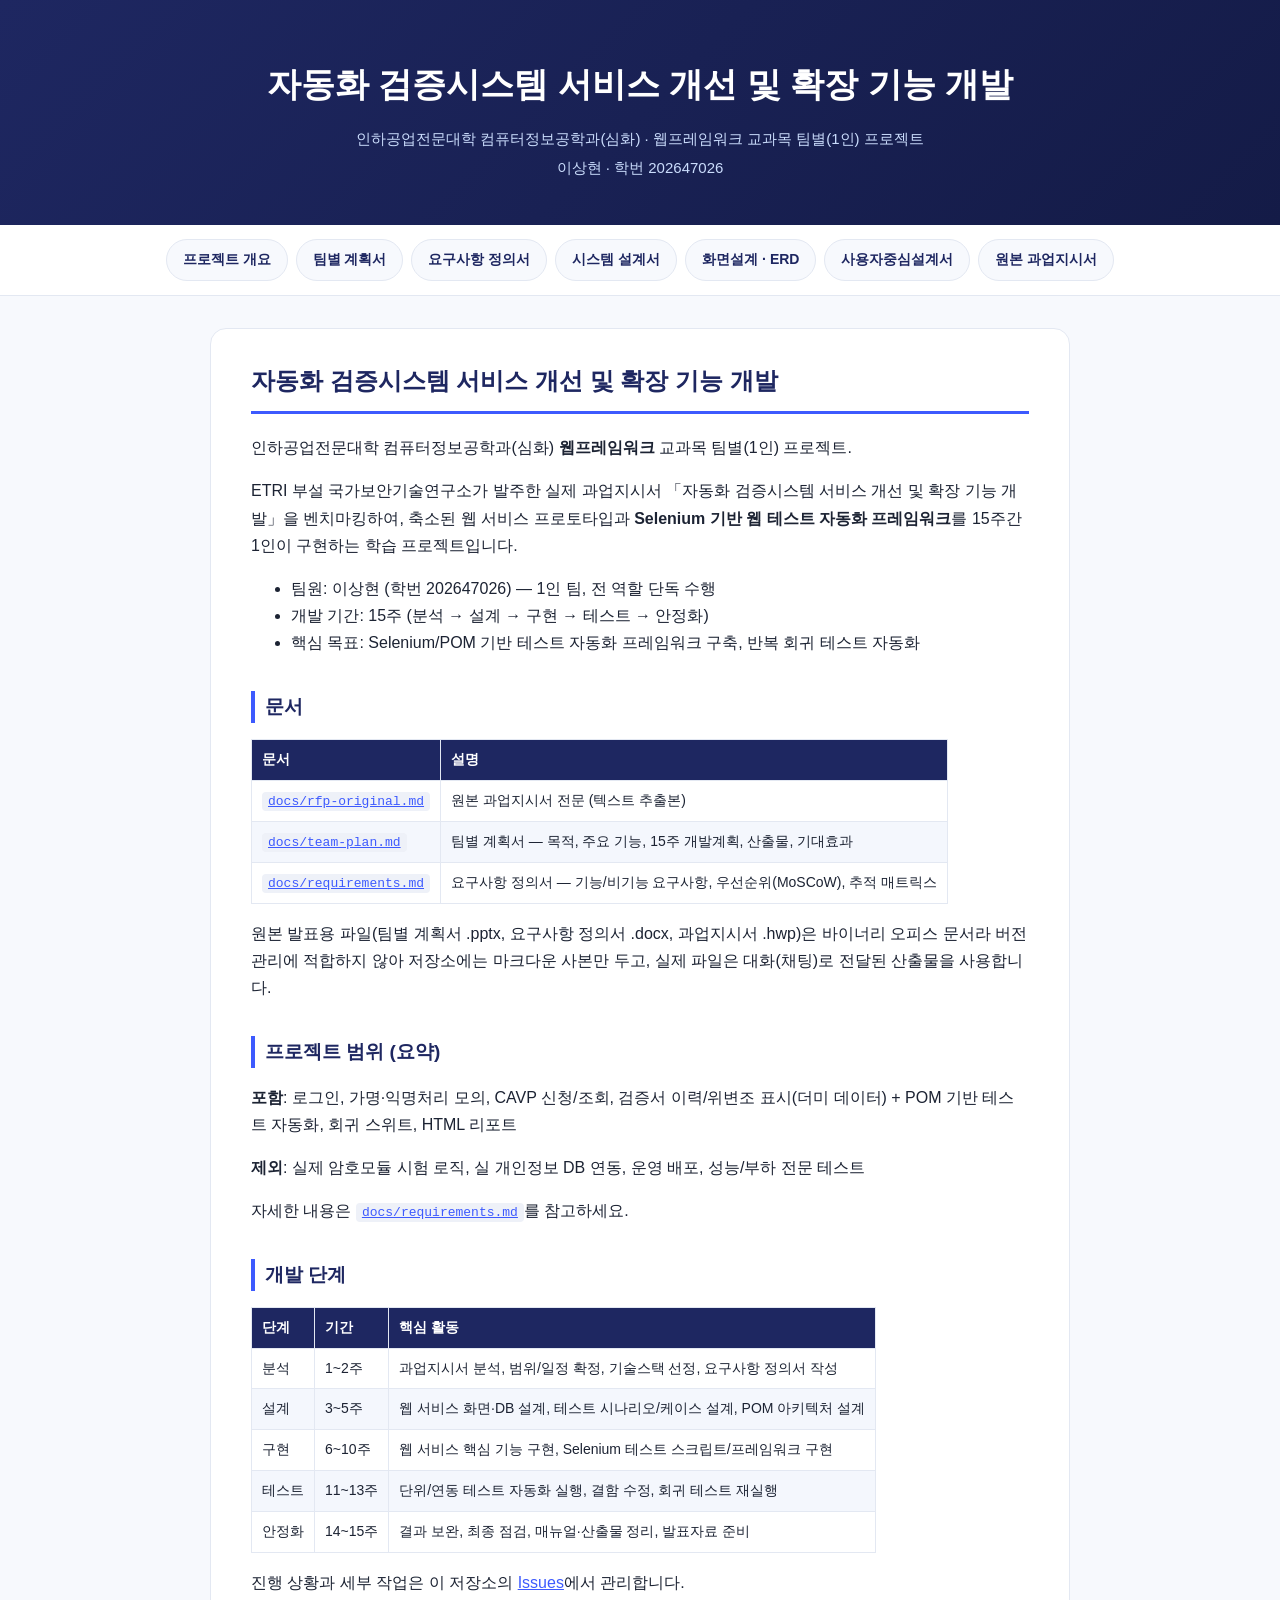
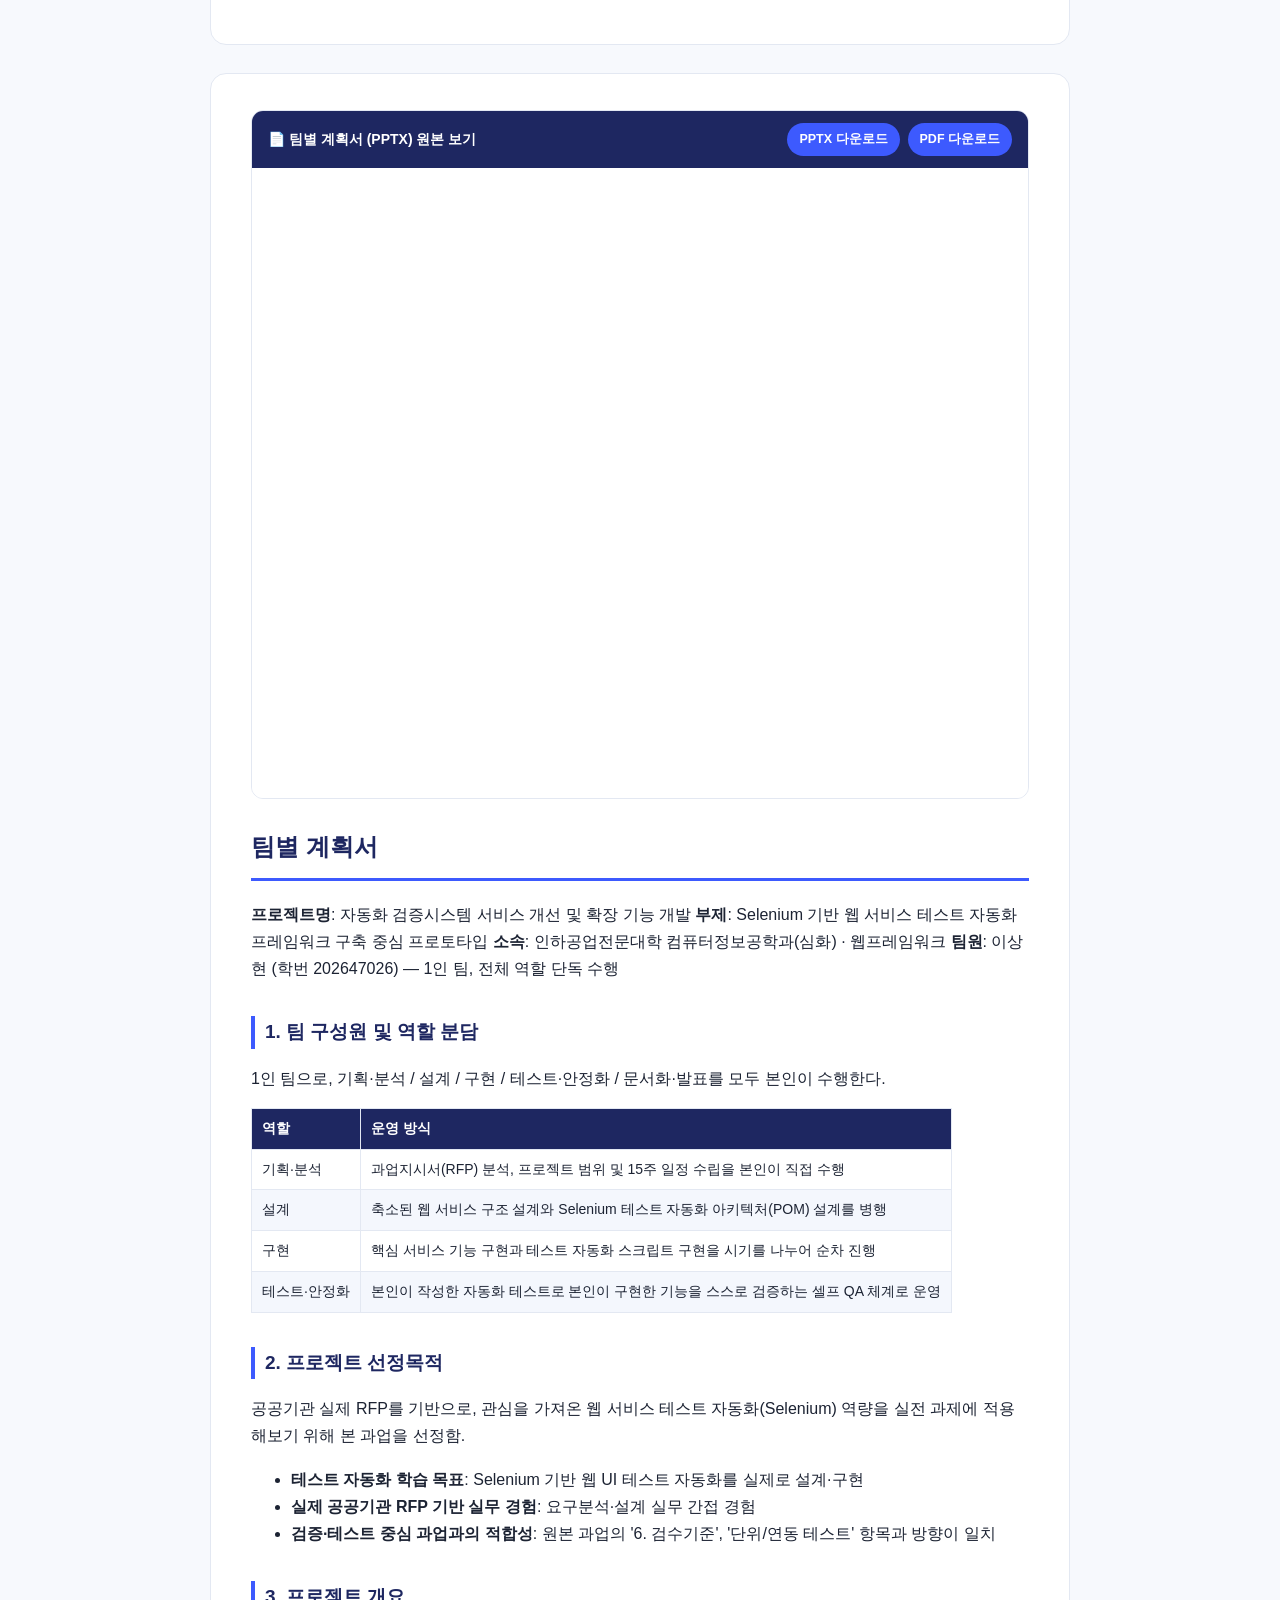
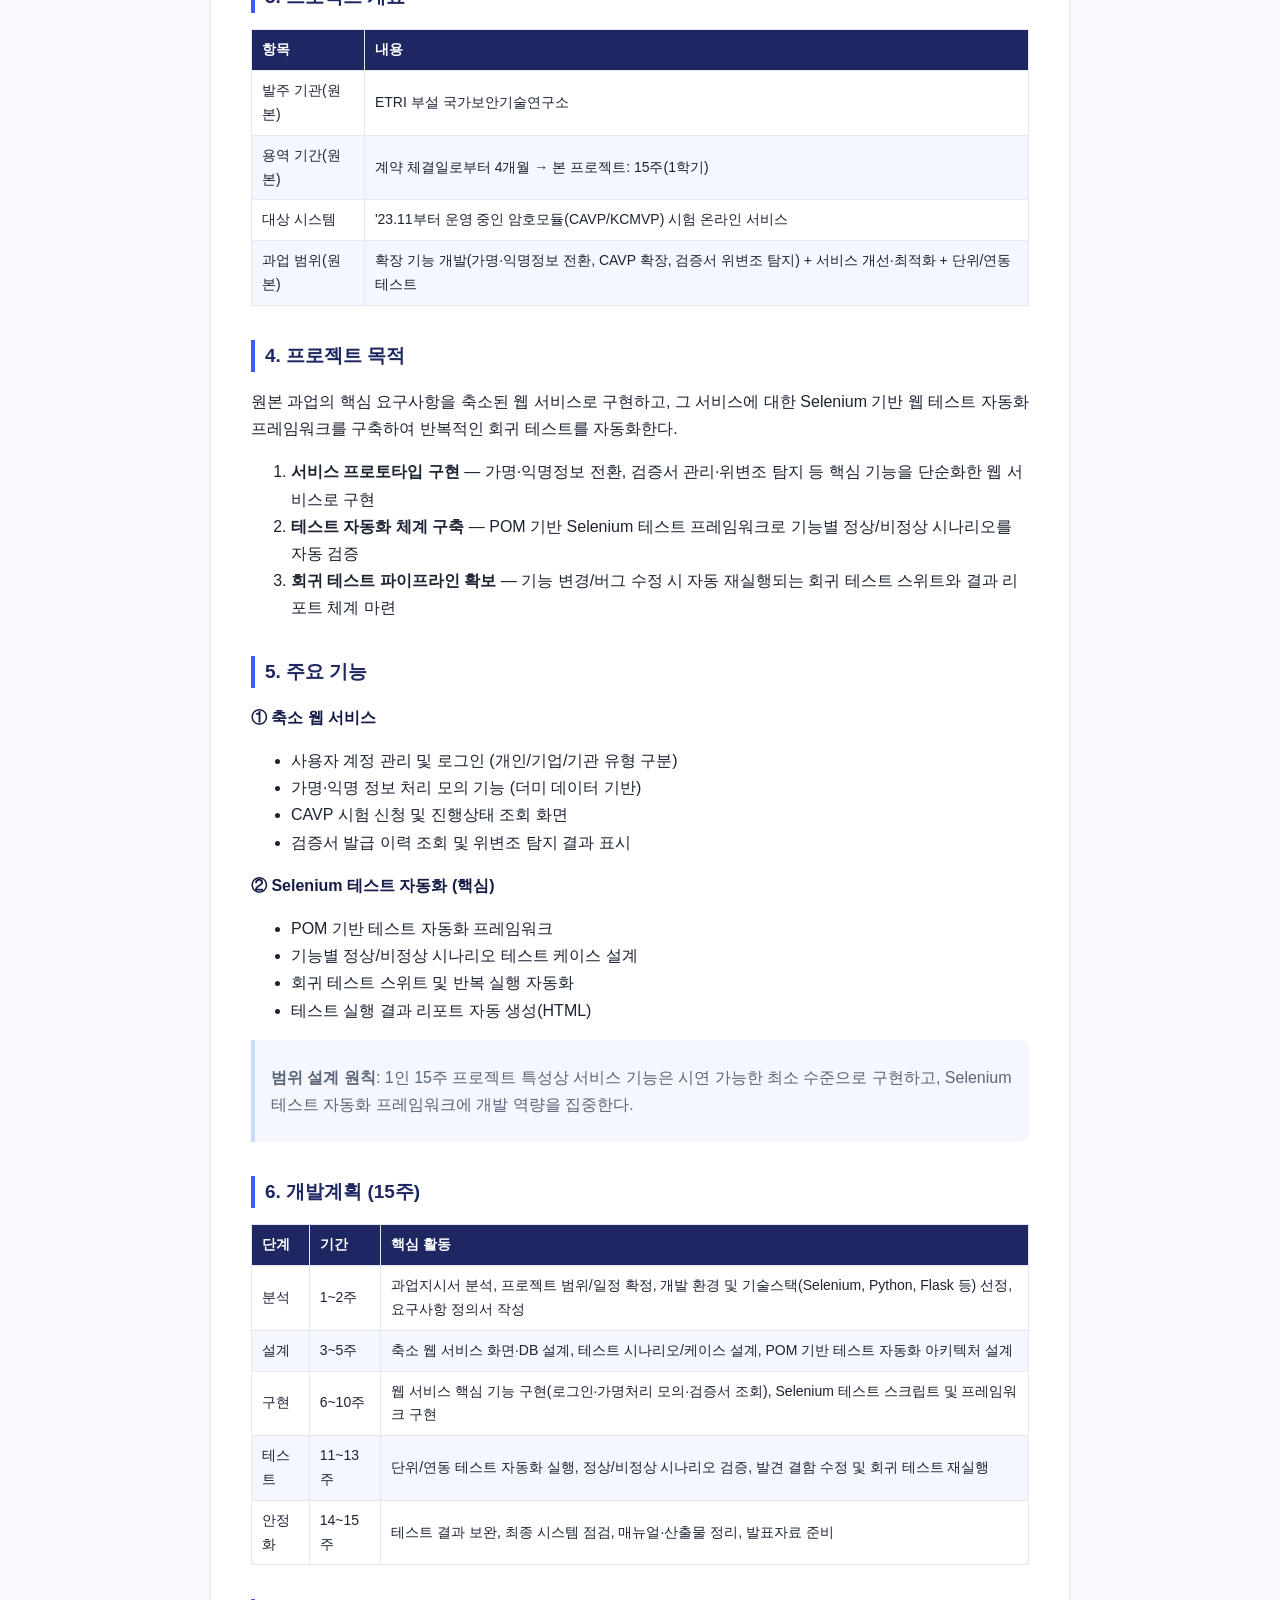
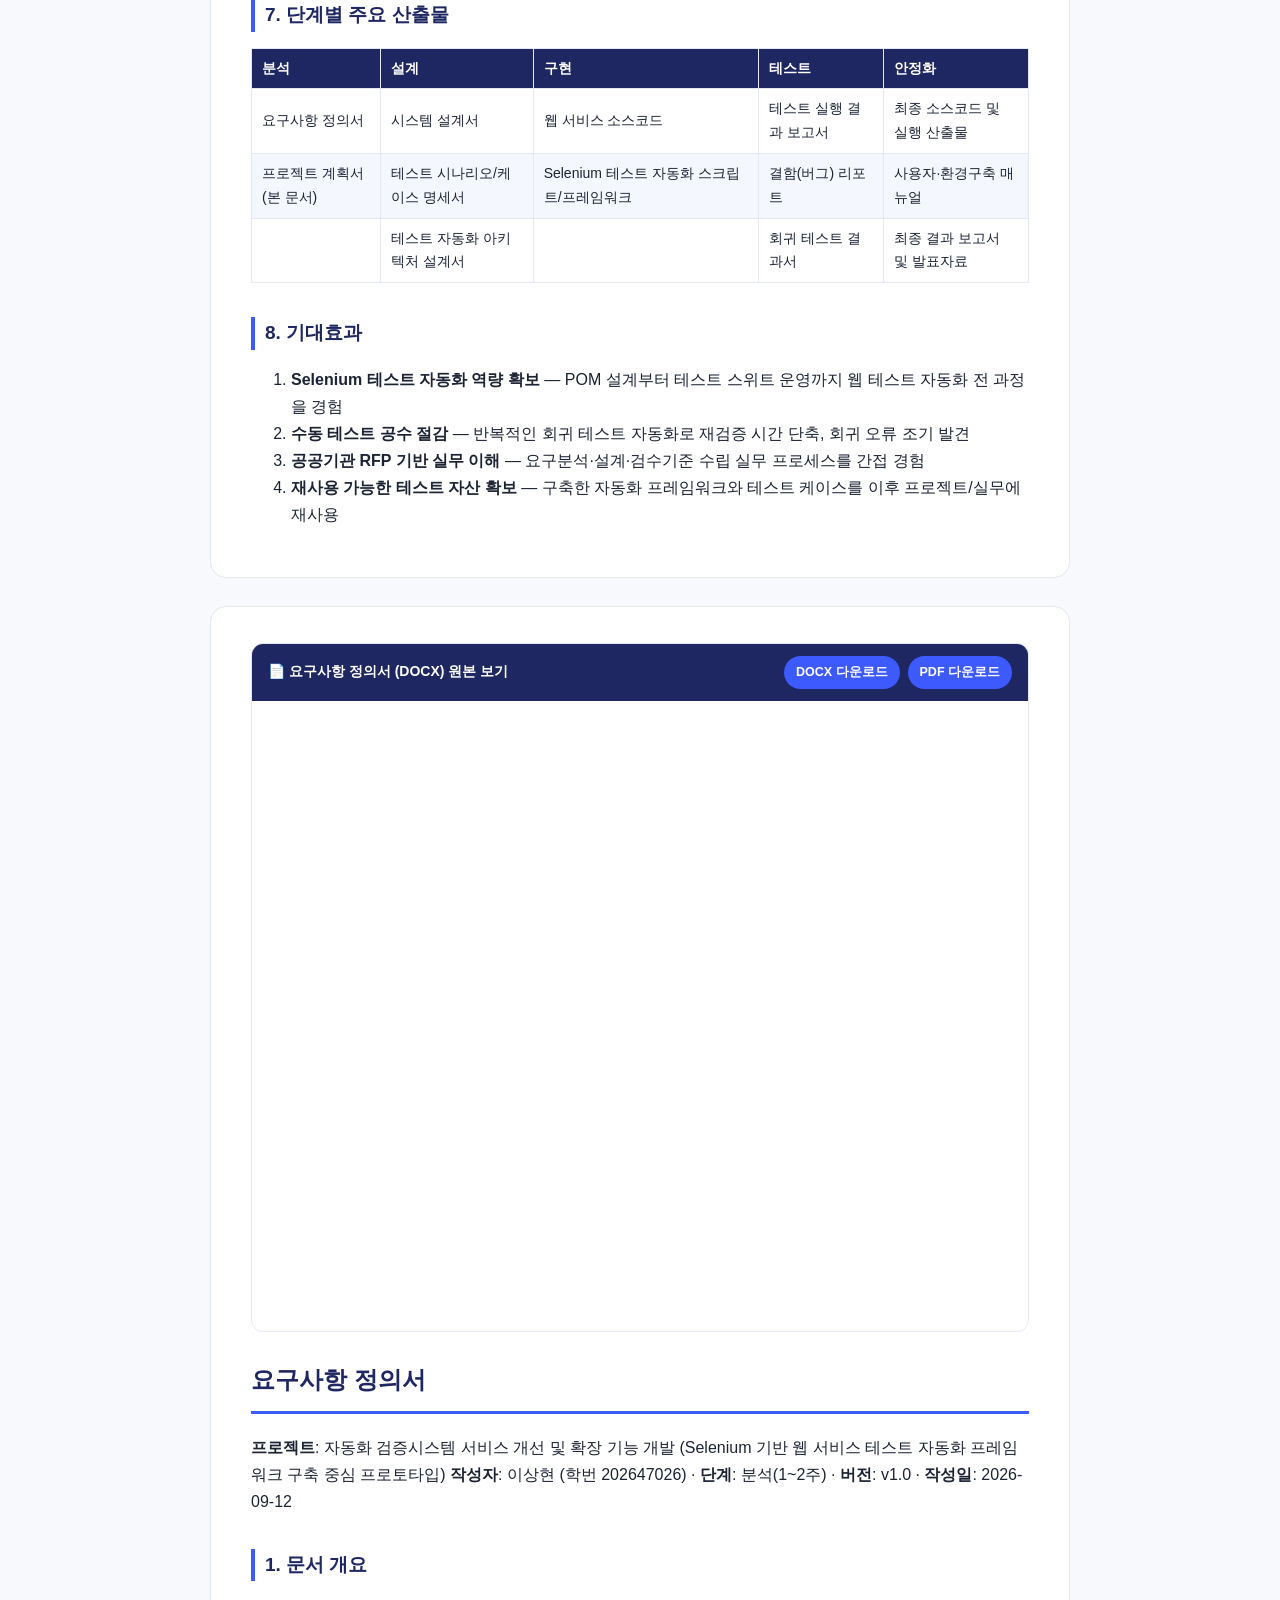
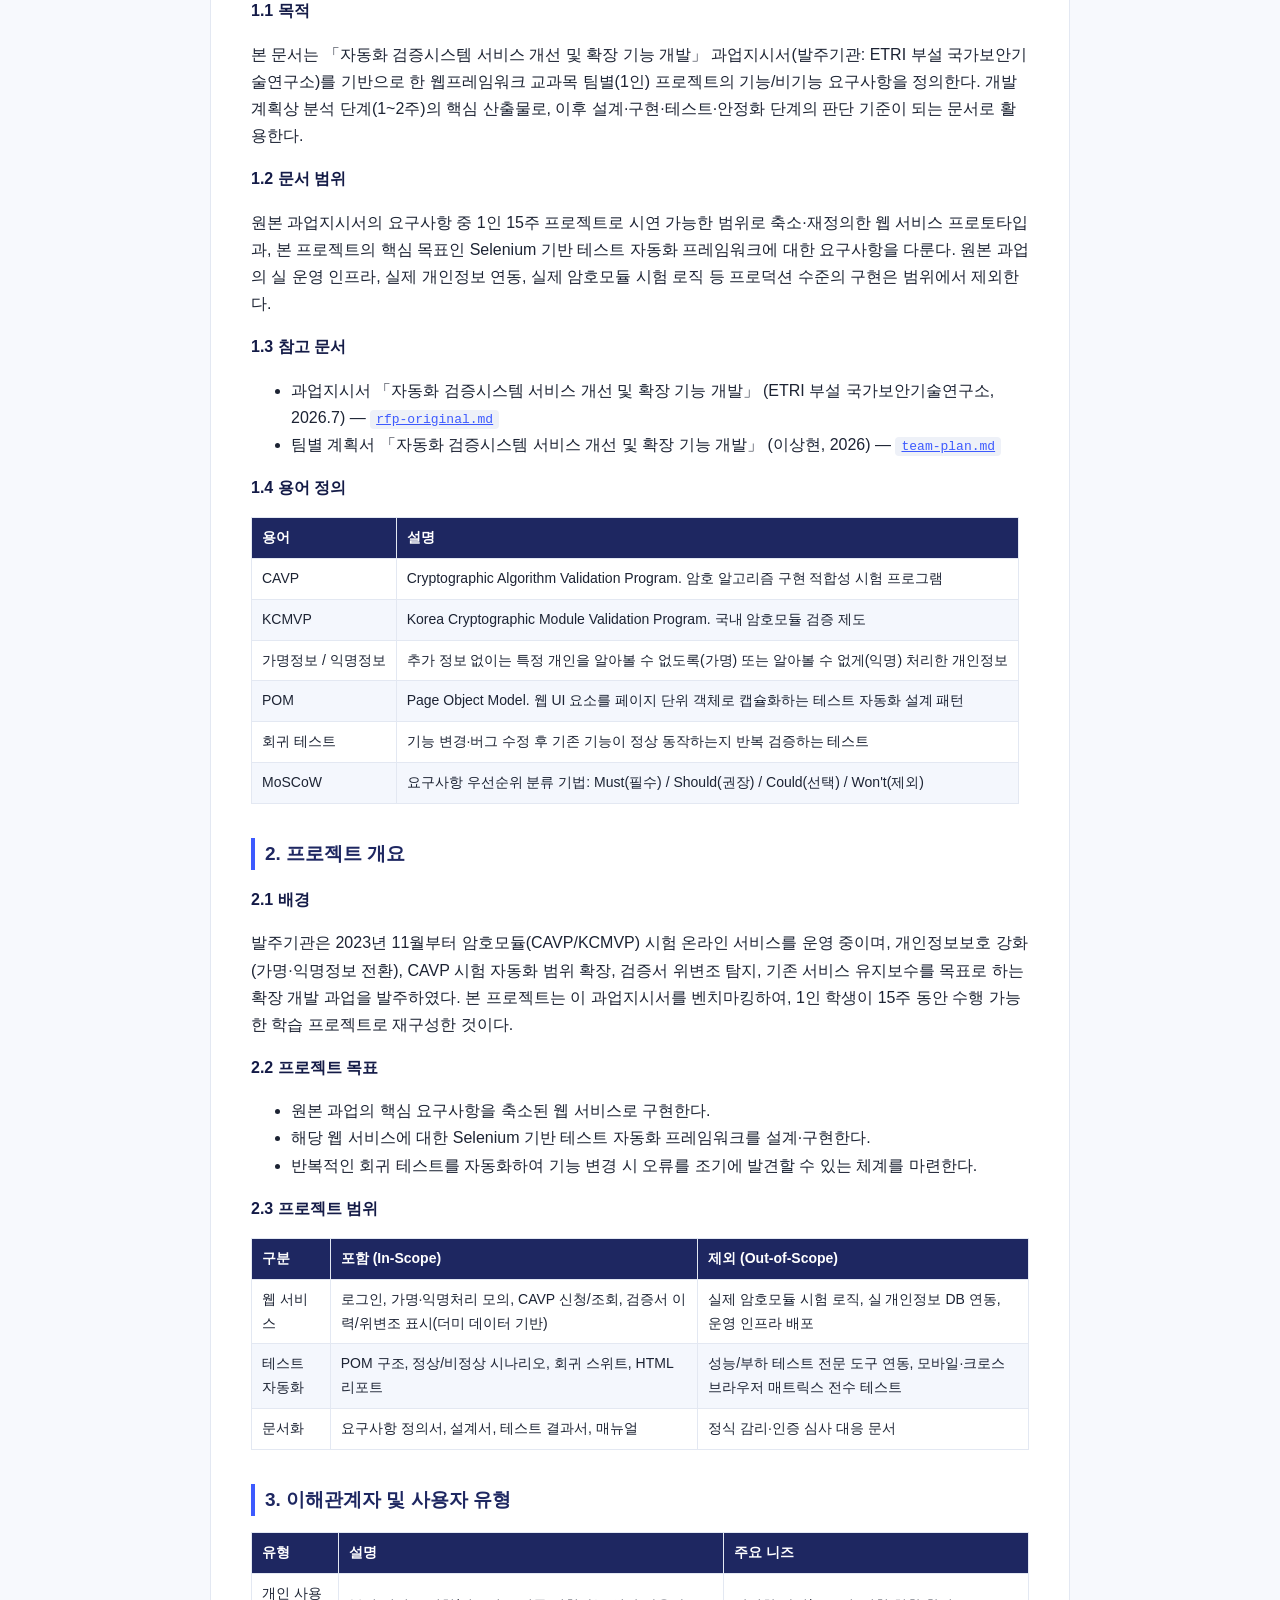
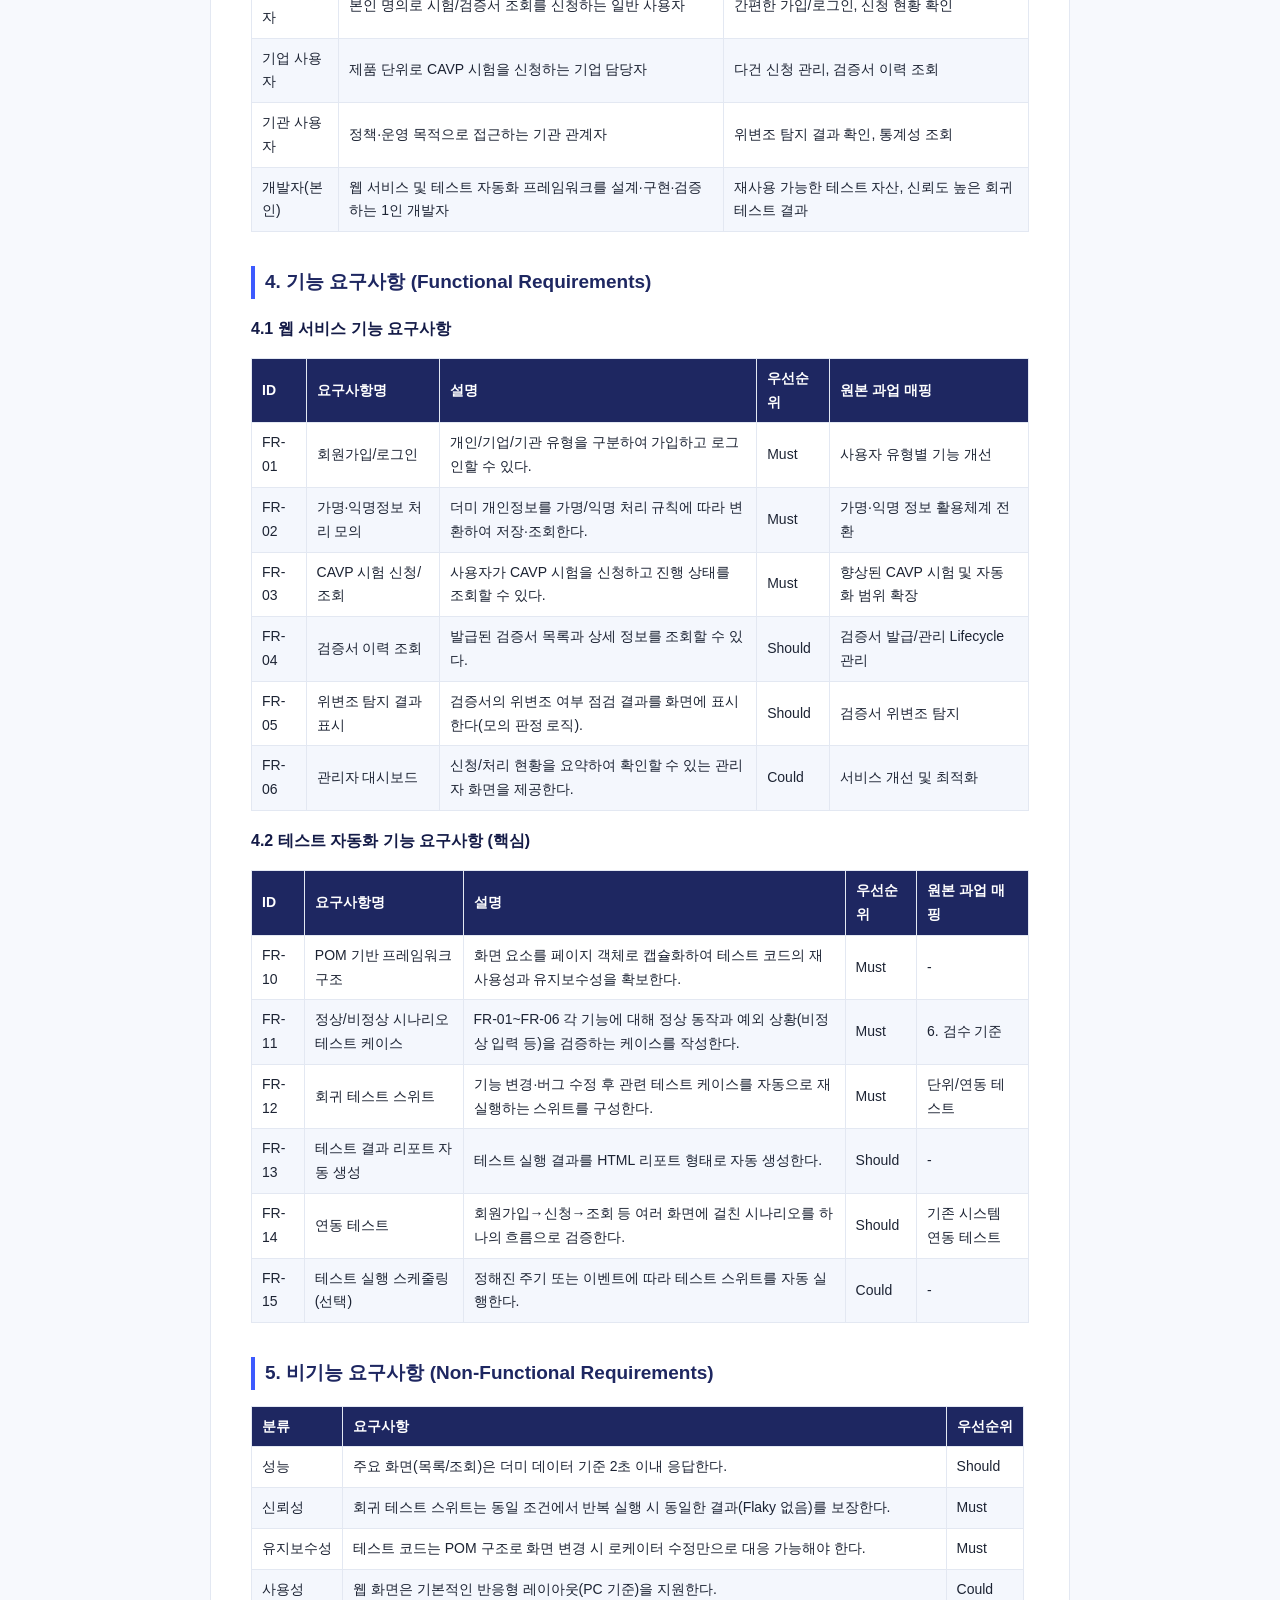
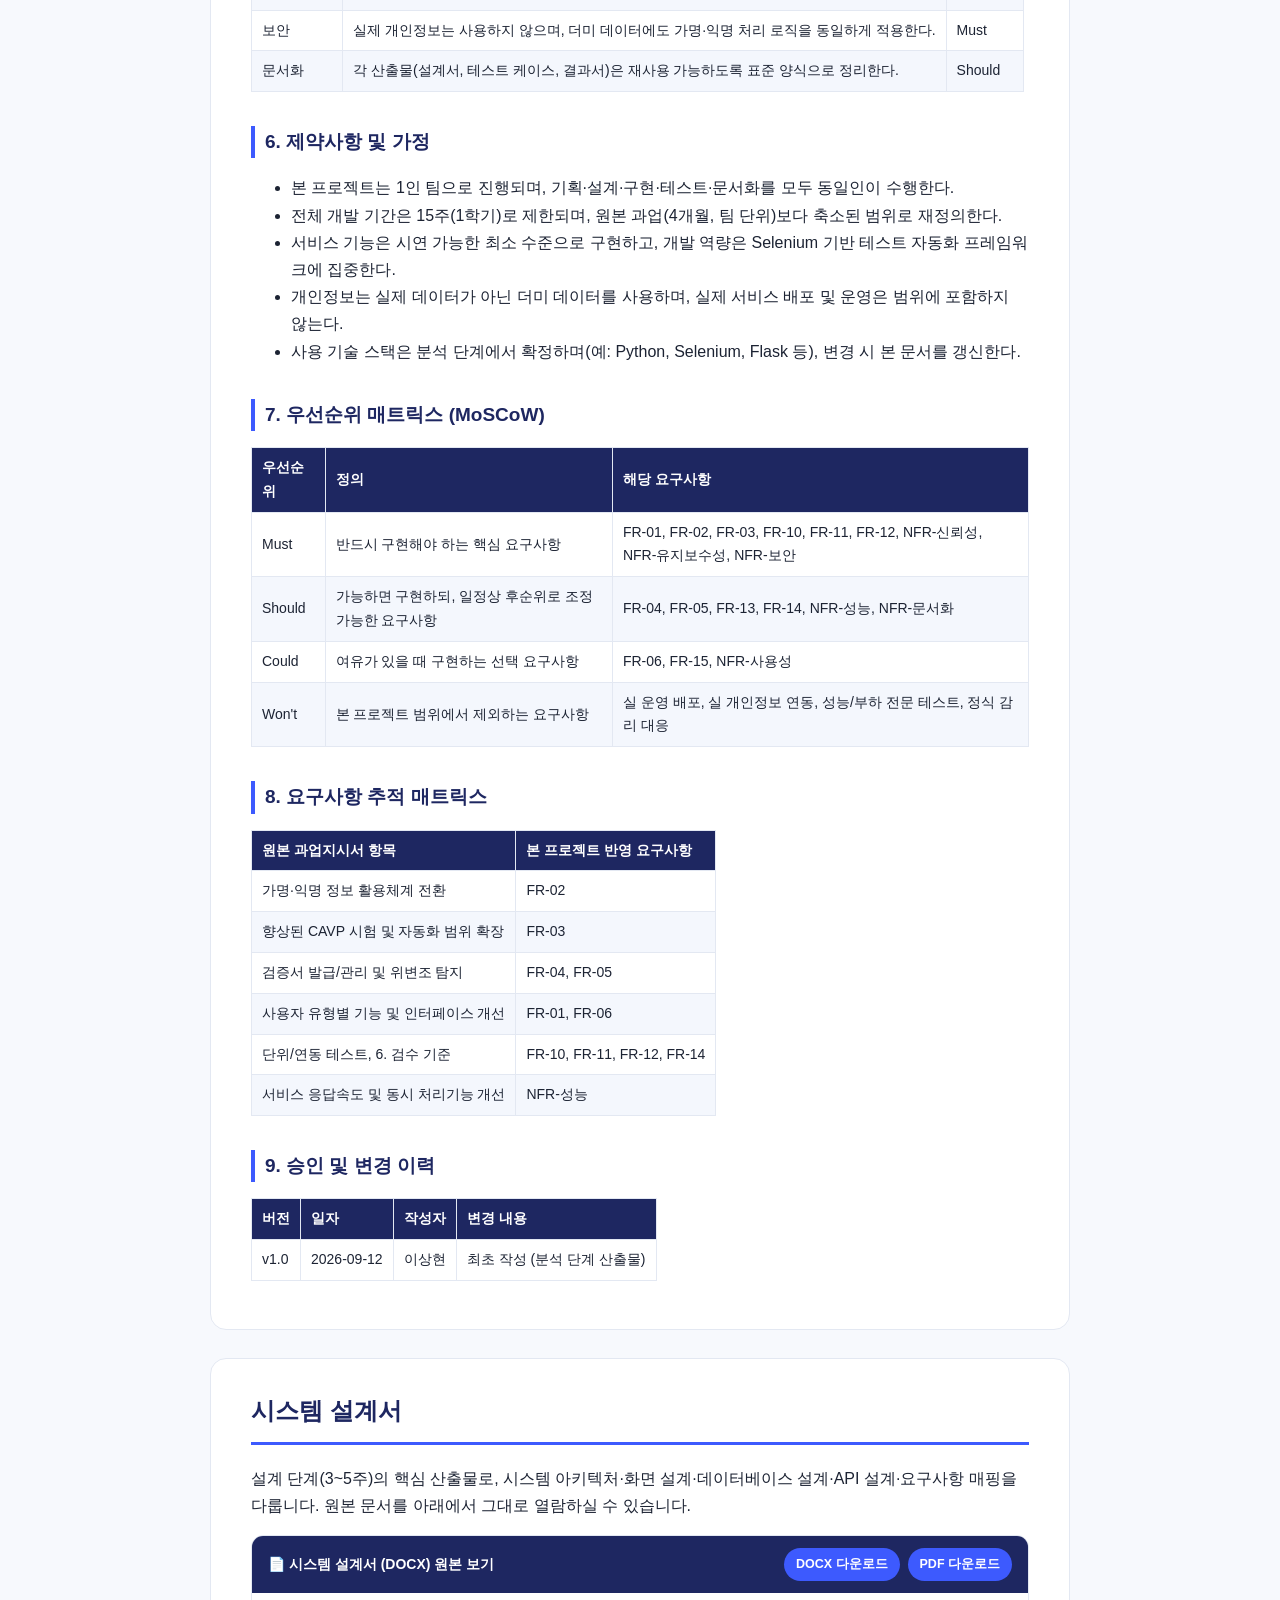
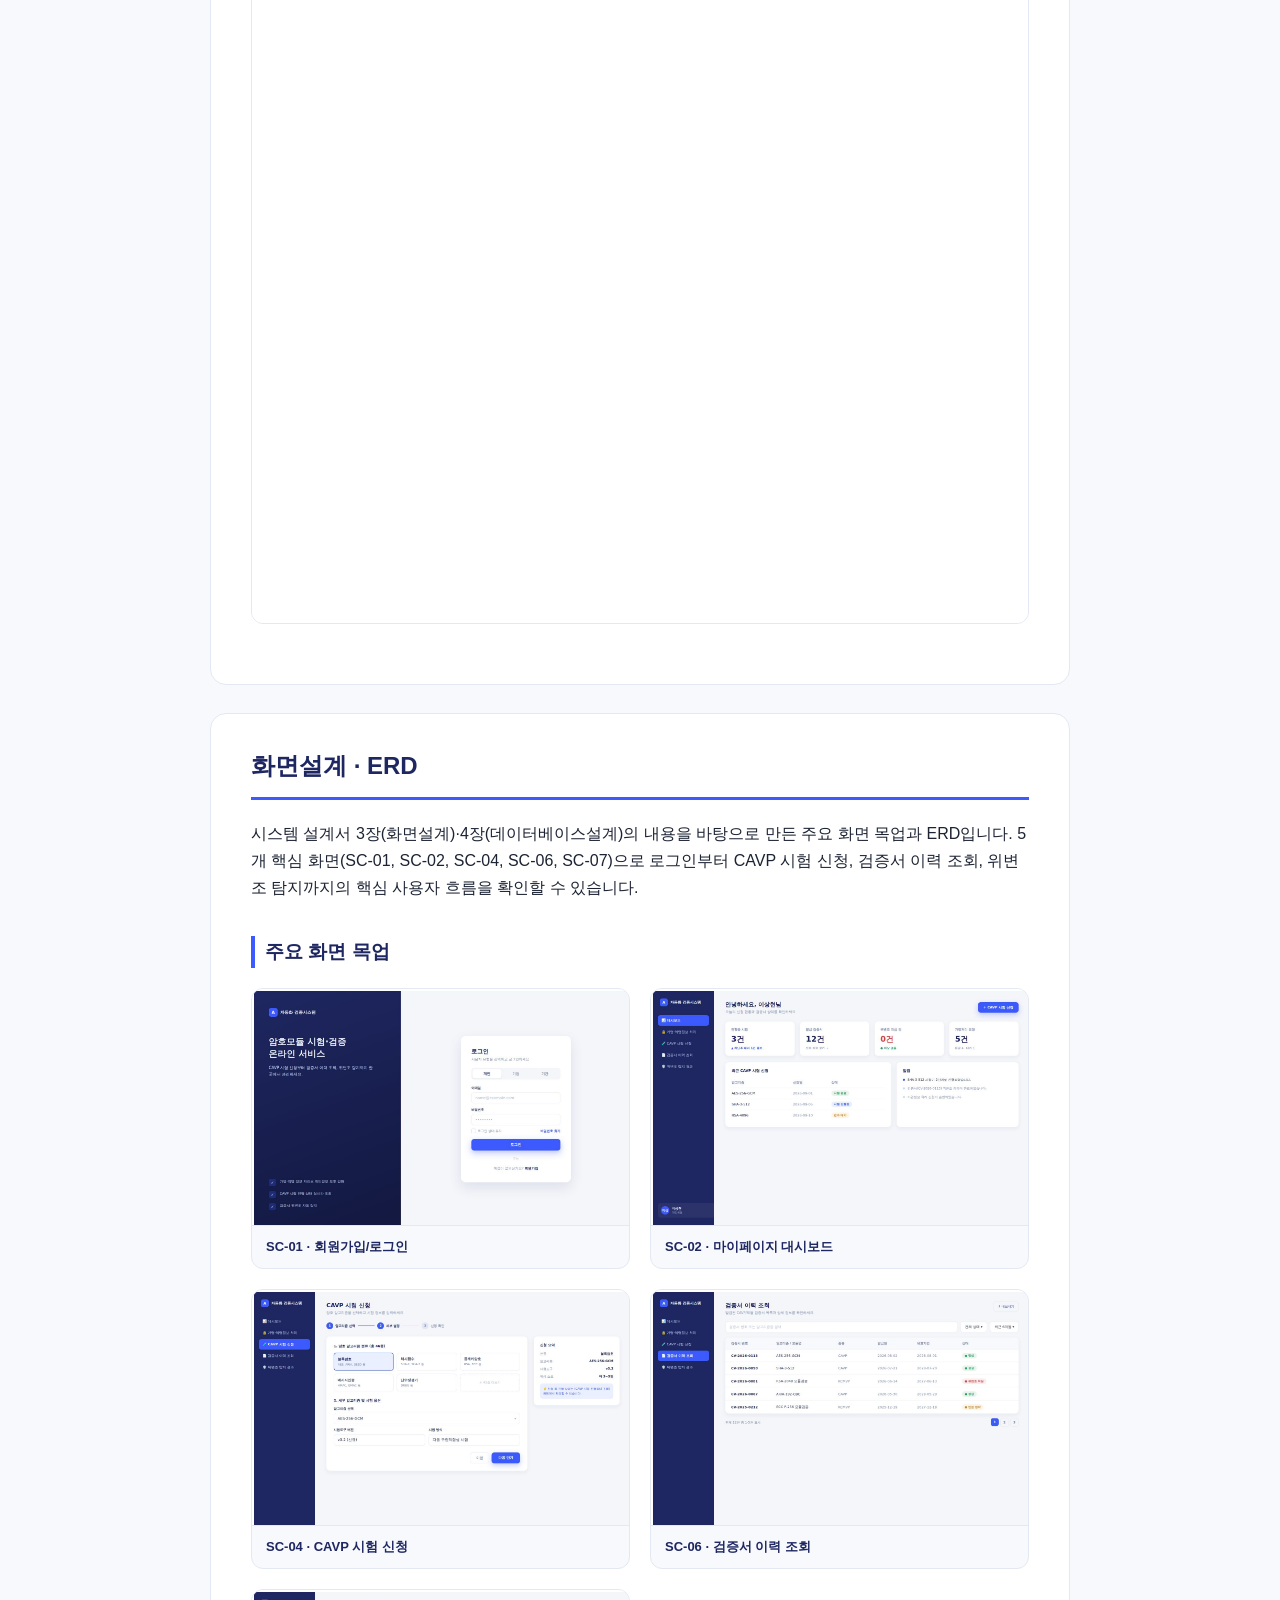
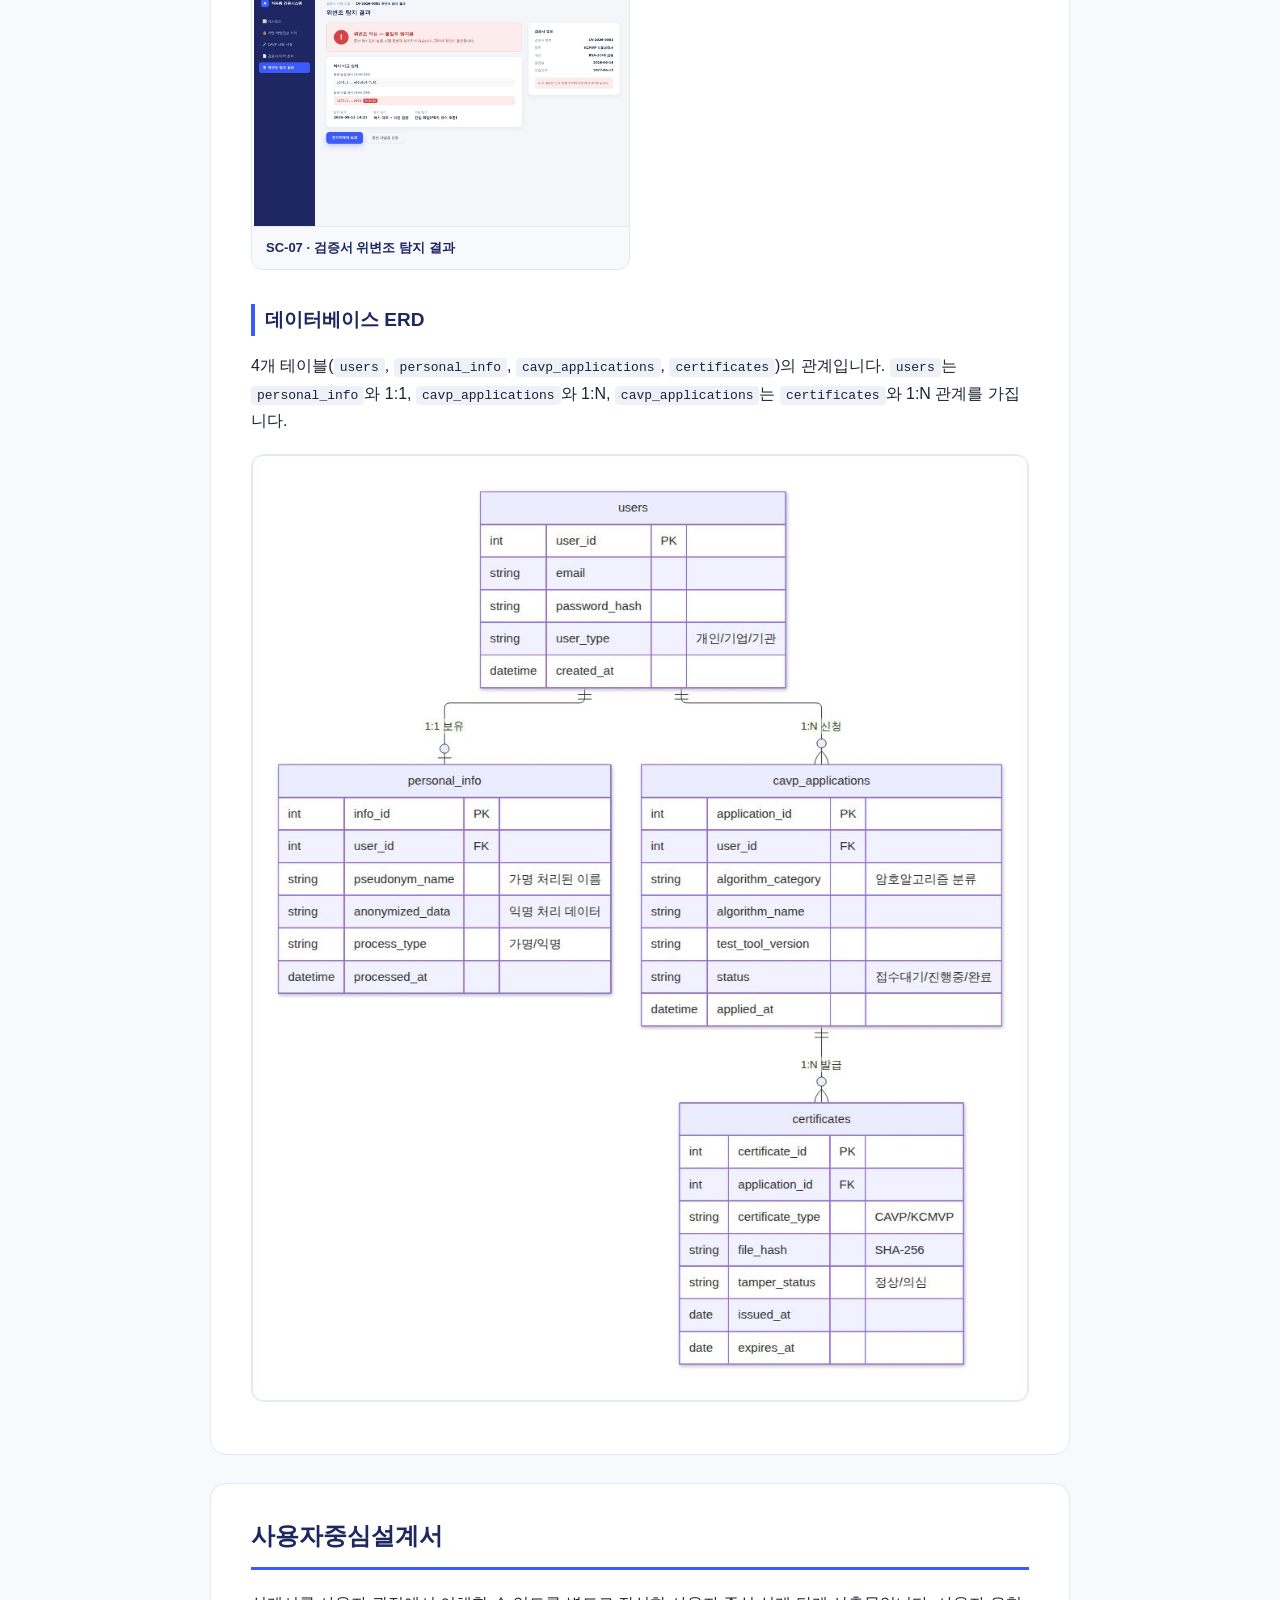
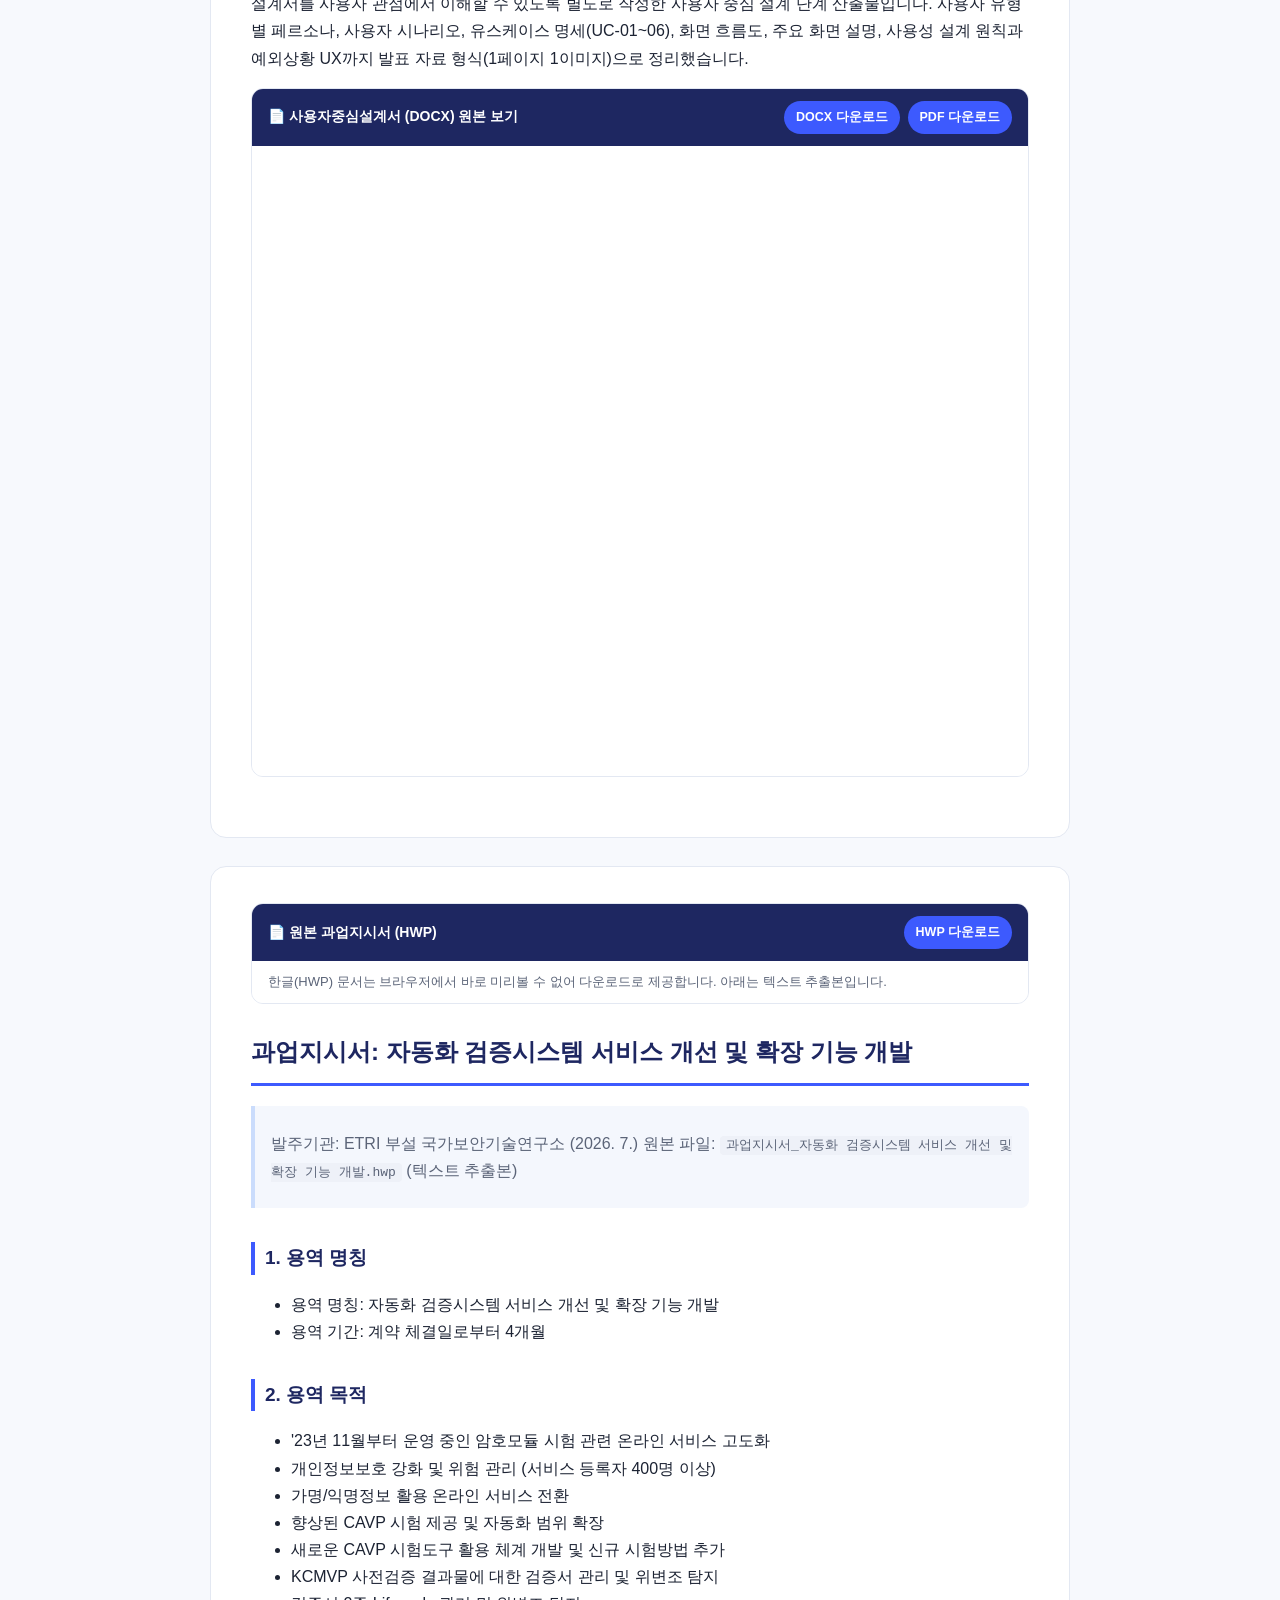
==== index.html @ 96a70b37 "feat: 사용자중심설계서 페이지에 추가 - 사용자중심설계서(DOCX/PDF) 뷰어 섹션 및 네비게이션 탭 추가 - README 문서 목록에 화면설계·ERD, 사용자중심설계서 항목" ====
<!doctype html>
<html lang="ko">
<head>
<meta charset="utf-8">
<meta name="viewport" content="width=device-width, initial-scale=1">
<title>자동화 검증시스템 서비스 개선 및 확장 기능 개발</title>
<style>
  :root {
    --navy: #1e2761;
    --navy-dark: #141b47;
    --accent: #3d5afe;
    --ice: #cadcfc;
    --bg: #f7f9fd;
    --card: #ffffff;
    --text: #1c2333;
    --muted: #5b6478;
    --border: #e3e8f2;
  }
  * { box-sizing: border-box; }
  body {
    margin: 0;
    font-family: "Pretendard", "Apple SD Gothic Neo", "Malgun Gothic", -apple-system, sans-serif;
    background: var(--bg);
    color: var(--text);
    line-height: 1.7;
  }
  header.hero {
    background: linear-gradient(135deg, var(--navy) 0%, var(--navy-dark) 100%);
    color: white;
    padding: 56px 24px 40px;
    text-align: center;
  }
  header.hero h1 {
    margin: 0 0 12px;
    font-size: clamp(22px, 4vw, 34px);
  }
  header.hero p {
    margin: 4px 0;
    color: var(--ice);
    font-size: 15px;
  }
  nav.tabs {
    position: sticky;
    top: 0;
    z-index: 10;
    display: flex;
    flex-wrap: wrap;
    gap: 8px;
    justify-content: center;
    background: var(--card);
    border-bottom: 1px solid var(--border);
    padding: 14px 16px;
  }
  nav.tabs a {
    text-decoration: none;
    color: var(--navy);
    font-weight: 600;
    font-size: 14px;
    padding: 8px 16px;
    border-radius: 999px;
    border: 1px solid var(--border);
    background: var(--bg);
  }
  nav.tabs a:hover {
    background: var(--accent);
    color: white;
    border-color: var(--accent);
  }
  main {
    max-width: 900px;
    margin: 0 auto;
    padding: 32px 20px 80px;
  }
  section.doc-section {
    background: var(--card);
    border: 1px solid var(--border);
    border-radius: 16px;
    padding: 32px clamp(16px, 4vw, 40px);
    margin-bottom: 28px;
  }
  section.doc-section h1 {
    color: var(--navy);
    font-size: 24px;
    border-bottom: 3px solid var(--accent);
    padding-bottom: 10px;
    margin-top: 0;
  }
  section.doc-section h2 {
    color: var(--navy);
    font-size: 19px;
    margin-top: 34px;
    border-left: 4px solid var(--accent);
    padding-left: 10px;
  }
  section.doc-section h3 {
    color: var(--navy-dark);
    font-size: 16px;
  }
  table {
    width: 100%;
    border-collapse: collapse;
    margin: 16px 0;
    font-size: 14px;
    overflow-x: auto;
    display: block;
  }
  table thead {
    background: var(--navy);
    color: white;
  }
  table th, table td {
    border: 1px solid var(--border);
    padding: 8px 10px;
    text-align: left;
  }
  table tbody tr:nth-child(even) {
    background: #f4f7fd;
  }
  blockquote {
    border-left: 4px solid var(--ice);
    margin: 16px 0;
    padding: 8px 16px;
    background: #f4f7fd;
    color: var(--muted);
    border-radius: 0 8px 8px 0;
  }
  code {
    background: #eef1f8;
    padding: 2px 6px;
    border-radius: 4px;
    font-size: 13px;
  }
  a { color: var(--accent); }
  footer {
    text-align: center;
    color: var(--muted);
    font-size: 13px;
    padding: 20px;
  }
  .doc-embed {
    border: 1px solid var(--border);
    border-radius: 12px;
    overflow: hidden;
    margin: 4px 0 28px;
    background: var(--bg);
  }
  .doc-embed-bar {
    display: flex;
    flex-wrap: wrap;
    gap: 10px;
    align-items: center;
    justify-content: space-between;
    padding: 12px 16px;
    background: var(--navy);
  }
  .doc-embed-label {
    color: white;
    font-weight: 600;
    font-size: 14px;
  }
  .doc-embed-actions {
    display: flex;
    gap: 8px;
    flex-wrap: wrap;
  }
  .dl-btn {
    text-decoration: none;
    background: var(--accent);
    color: white !important;
    font-size: 12.5px;
    font-weight: 600;
    padding: 6px 12px;
    border-radius: 999px;
  }
  .dl-btn:hover { background: #2f46d1; }
  .doc-frame {
    width: 100%;
    height: 70vh;
    min-height: 420px;
    border: none;
    display: block;
    background: white;
  }
  .doc-embed-note {
    margin: 0;
    padding: 10px 16px;
    font-size: 13px;
    color: var(--muted);
    background: white;
  }
  .shot-gallery {
    display: grid;
    grid-template-columns: repeat(auto-fill, minmax(320px, 1fr));
    gap: 20px;
    margin: 20px 0 8px;
  }
  .shot-card {
    border: 1px solid var(--border);
    border-radius: 12px;
    overflow: hidden;
    background: var(--bg);
  }
  .shot-card img {
    width: 100%;
    display: block;
    border-bottom: 1px solid var(--border);
  }
  .shot-card .shot-label {
    padding: 10px 14px;
    font-size: 13px;
    font-weight: 600;
    color: var(--navy);
  }
  .erd-wrap {
    border: 1px solid var(--border);
    border-radius: 12px;
    overflow: hidden;
    background: var(--bg);
    margin: 20px 0;
  }
  .erd-wrap img { width: 100%; display: block; }
  @media print {
    nav.tabs { display: none; }
    .doc-embed { display: none; }
    section.doc-section { break-inside: avoid; box-shadow: none; border: none; }
  }
</style>
</head>
<body>
<header class="hero">
  <h1>자동화 검증시스템 서비스 개선 및 확장 기능 개발</h1>
  <p>인하공업전문대학 컴퓨터정보공학과(심화) · 웹프레임워크 교과목 팀별(1인) 프로젝트</p>
  <p>이상현 · 학번 202647026</p>
</header>
<nav class="tabs">
<a href="#intro">프로젝트 개요</a>
<a href="#team-plan">팀별 계획서</a>
<a href="#requirements">요구사항 정의서</a>
<a href="#system-design">시스템 설계서</a>
<a href="#screen-design">화면설계 · ERD</a>
<a href="#ucd">사용자중심설계서</a>
<a href="#rfp">원본 과업지시서</a>
</nav>
<main>
<section id="intro" class="doc-section">
<h1 id="_1">자동화 검증시스템 서비스 개선 및 확장 기능 개발</h1>
<p>인하공업전문대학 컴퓨터정보공학과(심화) <strong>웹프레임워크</strong> 교과목 팀별(1인) 프로젝트.</p>
<p>ETRI 부설 국가보안기술연구소가 발주한 실제 과업지시서 「자동화 검증시스템 서비스 개선 및 확장 기능 개발」을 벤치마킹하여, 축소된 웹 서비스 프로토타입과 <strong>Selenium 기반 웹 테스트 자동화 프레임워크</strong>를 15주간 1인이 구현하는 학습 프로젝트입니다.</p>
<ul>
<li>팀원: 이상현 (학번 202647026) — 1인 팀, 전 역할 단독 수행</li>
<li>개발 기간: 15주 (분석 → 설계 → 구현 → 테스트 → 안정화)</li>
<li>핵심 목표: Selenium/POM 기반 테스트 자동화 프레임워크 구축, 반복 회귀 테스트 자동화</li>
</ul>
<h2 id="_2">문서</h2>
<table>
<thead>
<tr>
<th>문서</th>
<th>설명</th>
</tr>
</thead>
<tbody>
<tr>
<td><a href="docs/rfp-original.md"><code>docs/rfp-original.md</code></a></td>
<td>원본 과업지시서 전문 (텍스트 추출본)</td>
</tr>
<tr>
<td><a href="docs/team-plan.md"><code>docs/team-plan.md</code></a></td>
<td>팀별 계획서 — 목적, 주요 기능, 15주 개발계획, 산출물, 기대효과</td>
</tr>
<tr>
<td><a href="docs/requirements.md"><code>docs/requirements.md</code></a></td>
<td>요구사항 정의서 — 기능/비기능 요구사항, 우선순위(MoSCoW), 추적 매트릭스</td>
</tr>
</tbody>
</table>
<p>원본 발표용 파일(팀별 계획서 .pptx, 요구사항 정의서 .docx, 과업지시서 .hwp)은 바이너리 오피스 문서라 버전관리에 적합하지 않아 저장소에는 마크다운 사본만 두고, 실제 파일은 대화(채팅)로 전달된 산출물을 사용합니다.</p>
<h2 id="_3">프로젝트 범위 (요약)</h2>
<p><strong>포함</strong>: 로그인, 가명·익명처리 모의, CAVP 신청/조회, 검증서 이력/위변조 표시(더미 데이터) + POM 기반 테스트 자동화, 회귀 스위트, HTML 리포트</p>
<p><strong>제외</strong>: 실제 암호모듈 시험 로직, 실 개인정보 DB 연동, 운영 배포, 성능/부하 전문 테스트</p>
<p>자세한 내용은 <a href="docs/requirements.md"><code>docs/requirements.md</code></a>를 참고하세요.</p>
<h2 id="_4">개발 단계</h2>
<table>
<thead>
<tr>
<th>단계</th>
<th>기간</th>
<th>핵심 활동</th>
</tr>
</thead>
<tbody>
<tr>
<td>분석</td>
<td>1~2주</td>
<td>과업지시서 분석, 범위/일정 확정, 기술스택 선정, 요구사항 정의서 작성</td>
</tr>
<tr>
<td>설계</td>
<td>3~5주</td>
<td>웹 서비스 화면·DB 설계, 테스트 시나리오/케이스 설계, POM 아키텍처 설계</td>
</tr>
<tr>
<td>구현</td>
<td>6~10주</td>
<td>웹 서비스 핵심 기능 구현, Selenium 테스트 스크립트/프레임워크 구현</td>
</tr>
<tr>
<td>테스트</td>
<td>11~13주</td>
<td>단위/연동 테스트 자동화 실행, 결함 수정, 회귀 테스트 재실행</td>
</tr>
<tr>
<td>안정화</td>
<td>14~15주</td>
<td>결과 보완, 최종 점검, 매뉴얼·산출물 정리, 발표자료 준비</td>
</tr>
</tbody>
</table>
<p>진행 상황과 세부 작업은 이 저장소의 <a href="../../issues">Issues</a>에서 관리합니다.</p>
</section>

<section id="team-plan" class="doc-section">

<div class="doc-embed">
  <div class="doc-embed-bar">
    <span class="doc-embed-label">📄 팀별 계획서 (PPTX) 원본 보기</span>
    <div class="doc-embed-actions"><a class="dl-btn" href="assets/original/team-plan.pptx" download>PPTX 다운로드</a><a class="dl-btn" href="assets/pdf/team-plan.pdf" download>PDF 다운로드</a></div>
  </div>
  <iframe class="doc-frame" src="assets/pdf/team-plan.pdf" loading="lazy"></iframe>
</div>
<h1 id="_1">팀별 계획서</h1>
<p><strong>프로젝트명</strong>: 자동화 검증시스템 서비스 개선 및 확장 기능 개발
<strong>부제</strong>: Selenium 기반 웹 서비스 테스트 자동화 프레임워크 구축 중심 프로토타입
<strong>소속</strong>: 인하공업전문대학 컴퓨터정보공학과(심화) · 웹프레임워크
<strong>팀원</strong>: 이상현 (학번 202647026) — 1인 팀, 전체 역할 단독 수행</p>
<h2 id="1">1. 팀 구성원 및 역할 분담</h2>
<p>1인 팀으로, 기획·분석 / 설계 / 구현 / 테스트·안정화 / 문서화·발표를 모두 본인이 수행한다.</p>
<table>
<thead>
<tr>
<th>역할</th>
<th>운영 방식</th>
</tr>
</thead>
<tbody>
<tr>
<td>기획·분석</td>
<td>과업지시서(RFP) 분석, 프로젝트 범위 및 15주 일정 수립을 본인이 직접 수행</td>
</tr>
<tr>
<td>설계</td>
<td>축소된 웹 서비스 구조 설계와 Selenium 테스트 자동화 아키텍처(POM) 설계를 병행</td>
</tr>
<tr>
<td>구현</td>
<td>핵심 서비스 기능 구현과 테스트 자동화 스크립트 구현을 시기를 나누어 순차 진행</td>
</tr>
<tr>
<td>테스트·안정화</td>
<td>본인이 작성한 자동화 테스트로 본인이 구현한 기능을 스스로 검증하는 셀프 QA 체계로 운영</td>
</tr>
</tbody>
</table>
<h2 id="2">2. 프로젝트 선정목적</h2>
<p>공공기관 실제 RFP를 기반으로, 관심을 가져온 웹 서비스 테스트 자동화(Selenium) 역량을 실전 과제에 적용해보기 위해 본 과업을 선정함.</p>
<ul>
<li><strong>테스트 자동화 학습 목표</strong>: Selenium 기반 웹 UI 테스트 자동화를 실제로 설계·구현</li>
<li><strong>실제 공공기관 RFP 기반 실무 경험</strong>: 요구분석·설계 실무 간접 경험</li>
<li><strong>검증·테스트 중심 과업과의 적합성</strong>: 원본 과업의 '6. 검수기준', '단위/연동 테스트' 항목과 방향이 일치</li>
</ul>
<h2 id="3">3. 프로젝트 개요</h2>
<table>
<thead>
<tr>
<th>항목</th>
<th>내용</th>
</tr>
</thead>
<tbody>
<tr>
<td>발주 기관(원본)</td>
<td>ETRI 부설 국가보안기술연구소</td>
</tr>
<tr>
<td>용역 기간(원본)</td>
<td>계약 체결일로부터 4개월 → 본 프로젝트: 15주(1학기)</td>
</tr>
<tr>
<td>대상 시스템</td>
<td>'23.11부터 운영 중인 암호모듈(CAVP/KCMVP) 시험 온라인 서비스</td>
</tr>
<tr>
<td>과업 범위(원본)</td>
<td>확장 기능 개발(가명·익명정보 전환, CAVP 확장, 검증서 위변조 탐지) + 서비스 개선·최적화 + 단위/연동 테스트</td>
</tr>
</tbody>
</table>
<h2 id="4">4. 프로젝트 목적</h2>
<p>원본 과업의 핵심 요구사항을 축소된 웹 서비스로 구현하고, 그 서비스에 대한 Selenium 기반 웹 테스트 자동화 프레임워크를 구축하여 반복적인 회귀 테스트를 자동화한다.</p>
<ol>
<li><strong>서비스 프로토타입 구현</strong> — 가명·익명정보 전환, 검증서 관리·위변조 탐지 등 핵심 기능을 단순화한 웹 서비스로 구현</li>
<li><strong>테스트 자동화 체계 구축</strong> — POM 기반 Selenium 테스트 프레임워크로 기능별 정상/비정상 시나리오를 자동 검증</li>
<li><strong>회귀 테스트 파이프라인 확보</strong> — 기능 변경/버그 수정 시 자동 재실행되는 회귀 테스트 스위트와 결과 리포트 체계 마련</li>
</ol>
<h2 id="5">5. 주요 기능</h2>
<h3 id="1_1">① 축소 웹 서비스</h3>
<ul>
<li>사용자 계정 관리 및 로그인 (개인/기업/기관 유형 구분)</li>
<li>가명·익명 정보 처리 모의 기능 (더미 데이터 기반)</li>
<li>CAVP 시험 신청 및 진행상태 조회 화면</li>
<li>검증서 발급 이력 조회 및 위변조 탐지 결과 표시</li>
</ul>
<h3 id="2-selenium">② Selenium 테스트 자동화 (핵심)</h3>
<ul>
<li>POM 기반 테스트 자동화 프레임워크</li>
<li>기능별 정상/비정상 시나리오 테스트 케이스 설계</li>
<li>회귀 테스트 스위트 및 반복 실행 자동화</li>
<li>테스트 실행 결과 리포트 자동 생성(HTML)</li>
</ul>
<blockquote>
<p><strong>범위 설계 원칙</strong>: 1인 15주 프로젝트 특성상 서비스 기능은 시연 가능한 최소 수준으로 구현하고, Selenium 테스트 자동화 프레임워크에 개발 역량을 집중한다.</p>
</blockquote>
<h2 id="6-15">6. 개발계획 (15주)</h2>
<table>
<thead>
<tr>
<th>단계</th>
<th>기간</th>
<th>핵심 활동</th>
</tr>
</thead>
<tbody>
<tr>
<td>분석</td>
<td>1~2주</td>
<td>과업지시서 분석, 프로젝트 범위/일정 확정, 개발 환경 및 기술스택(Selenium, Python, Flask 등) 선정, 요구사항 정의서 작성</td>
</tr>
<tr>
<td>설계</td>
<td>3~5주</td>
<td>축소 웹 서비스 화면·DB 설계, 테스트 시나리오/케이스 설계, POM 기반 테스트 자동화 아키텍처 설계</td>
</tr>
<tr>
<td>구현</td>
<td>6~10주</td>
<td>웹 서비스 핵심 기능 구현(로그인·가명처리 모의·검증서 조회), Selenium 테스트 스크립트 및 프레임워크 구현</td>
</tr>
<tr>
<td>테스트</td>
<td>11~13주</td>
<td>단위/연동 테스트 자동화 실행, 정상/비정상 시나리오 검증, 발견 결함 수정 및 회귀 테스트 재실행</td>
</tr>
<tr>
<td>안정화</td>
<td>14~15주</td>
<td>테스트 결과 보완, 최종 시스템 점검, 매뉴얼·산출물 정리, 발표자료 준비</td>
</tr>
</tbody>
</table>
<h2 id="7">7. 단계별 주요 산출물</h2>
<table>
<thead>
<tr>
<th>분석</th>
<th>설계</th>
<th>구현</th>
<th>테스트</th>
<th>안정화</th>
</tr>
</thead>
<tbody>
<tr>
<td>요구사항 정의서</td>
<td>시스템 설계서</td>
<td>웹 서비스 소스코드</td>
<td>테스트 실행 결과 보고서</td>
<td>최종 소스코드 및 실행 산출물</td>
</tr>
<tr>
<td>프로젝트 계획서(본 문서)</td>
<td>테스트 시나리오/케이스 명세서</td>
<td>Selenium 테스트 자동화 스크립트/프레임워크</td>
<td>결함(버그) 리포트</td>
<td>사용자·환경구축 매뉴얼</td>
</tr>
<tr>
<td></td>
<td>테스트 자동화 아키텍처 설계서</td>
<td></td>
<td>회귀 테스트 결과서</td>
<td>최종 결과 보고서 및 발표자료</td>
</tr>
</tbody>
</table>
<h2 id="8">8. 기대효과</h2>
<ol>
<li><strong>Selenium 테스트 자동화 역량 확보</strong> — POM 설계부터 테스트 스위트 운영까지 웹 테스트 자동화 전 과정을 경험</li>
<li><strong>수동 테스트 공수 절감</strong> — 반복적인 회귀 테스트 자동화로 재검증 시간 단축, 회귀 오류 조기 발견</li>
<li><strong>공공기관 RFP 기반 실무 이해</strong> — 요구분석·설계·검수기준 수립 실무 프로세스를 간접 경험</li>
<li><strong>재사용 가능한 테스트 자산 확보</strong> — 구축한 자동화 프레임워크와 테스트 케이스를 이후 프로젝트/실무에 재사용</li>
</ol>
</section>

<section id="requirements" class="doc-section">

<div class="doc-embed">
  <div class="doc-embed-bar">
    <span class="doc-embed-label">📄 요구사항 정의서 (DOCX) 원본 보기</span>
    <div class="doc-embed-actions"><a class="dl-btn" href="assets/original/requirements.docx" download>DOCX 다운로드</a><a class="dl-btn" href="assets/pdf/requirements.pdf" download>PDF 다운로드</a></div>
  </div>
  <iframe class="doc-frame" src="assets/pdf/requirements.pdf" loading="lazy"></iframe>
</div>
<h1 id="_1">요구사항 정의서</h1>
<p><strong>프로젝트</strong>: 자동화 검증시스템 서비스 개선 및 확장 기능 개발 (Selenium 기반 웹 서비스 테스트 자동화 프레임워크 구축 중심 프로토타입)
<strong>작성자</strong>: 이상현 (학번 202647026) · <strong>단계</strong>: 분석(1~2주) · <strong>버전</strong>: v1.0 · <strong>작성일</strong>: 2026-09-12</p>
<h2 id="1">1. 문서 개요</h2>
<h3 id="11">1.1 목적</h3>
<p>본 문서는 「자동화 검증시스템 서비스 개선 및 확장 기능 개발」 과업지시서(발주기관: ETRI 부설 국가보안기술연구소)를 기반으로 한 웹프레임워크 교과목 팀별(1인) 프로젝트의 기능/비기능 요구사항을 정의한다. 개발계획상 분석 단계(1~2주)의 핵심 산출물로, 이후 설계·구현·테스트·안정화 단계의 판단 기준이 되는 문서로 활용한다.</p>
<h3 id="12">1.2 문서 범위</h3>
<p>원본 과업지시서의 요구사항 중 1인 15주 프로젝트로 시연 가능한 범위로 축소·재정의한 웹 서비스 프로토타입과, 본 프로젝트의 핵심 목표인 Selenium 기반 테스트 자동화 프레임워크에 대한 요구사항을 다룬다. 원본 과업의 실 운영 인프라, 실제 개인정보 연동, 실제 암호모듈 시험 로직 등 프로덕션 수준의 구현은 범위에서 제외한다.</p>
<h3 id="13">1.3 참고 문서</h3>
<ul>
<li>과업지시서 「자동화 검증시스템 서비스 개선 및 확장 기능 개발」 (ETRI 부설 국가보안기술연구소, 2026.7) — <a href="rfp-original.md"><code>rfp-original.md</code></a></li>
<li>팀별 계획서 「자동화 검증시스템 서비스 개선 및 확장 기능 개발」 (이상현, 2026) — <a href="team-plan.md"><code>team-plan.md</code></a></li>
</ul>
<h3 id="14">1.4 용어 정의</h3>
<table>
<thead>
<tr>
<th>용어</th>
<th>설명</th>
</tr>
</thead>
<tbody>
<tr>
<td>CAVP</td>
<td>Cryptographic Algorithm Validation Program. 암호 알고리즘 구현 적합성 시험 프로그램</td>
</tr>
<tr>
<td>KCMVP</td>
<td>Korea Cryptographic Module Validation Program. 국내 암호모듈 검증 제도</td>
</tr>
<tr>
<td>가명정보 / 익명정보</td>
<td>추가 정보 없이는 특정 개인을 알아볼 수 없도록(가명) 또는 알아볼 수 없게(익명) 처리한 개인정보</td>
</tr>
<tr>
<td>POM</td>
<td>Page Object Model. 웹 UI 요소를 페이지 단위 객체로 캡슐화하는 테스트 자동화 설계 패턴</td>
</tr>
<tr>
<td>회귀 테스트</td>
<td>기능 변경·버그 수정 후 기존 기능이 정상 동작하는지 반복 검증하는 테스트</td>
</tr>
<tr>
<td>MoSCoW</td>
<td>요구사항 우선순위 분류 기법: Must(필수) / Should(권장) / Could(선택) / Won't(제외)</td>
</tr>
</tbody>
</table>
<h2 id="2">2. 프로젝트 개요</h2>
<h3 id="21">2.1 배경</h3>
<p>발주기관은 2023년 11월부터 암호모듈(CAVP/KCMVP) 시험 온라인 서비스를 운영 중이며, 개인정보보호 강화(가명·익명정보 전환), CAVP 시험 자동화 범위 확장, 검증서 위변조 탐지, 기존 서비스 유지보수를 목표로 하는 확장 개발 과업을 발주하였다. 본 프로젝트는 이 과업지시서를 벤치마킹하여, 1인 학생이 15주 동안 수행 가능한 학습 프로젝트로 재구성한 것이다.</p>
<h3 id="22">2.2 프로젝트 목표</h3>
<ul>
<li>원본 과업의 핵심 요구사항을 축소된 웹 서비스로 구현한다.</li>
<li>해당 웹 서비스에 대한 Selenium 기반 테스트 자동화 프레임워크를 설계·구현한다.</li>
<li>반복적인 회귀 테스트를 자동화하여 기능 변경 시 오류를 조기에 발견할 수 있는 체계를 마련한다.</li>
</ul>
<h3 id="23">2.3 프로젝트 범위</h3>
<table>
<thead>
<tr>
<th>구분</th>
<th>포함 (In-Scope)</th>
<th>제외 (Out-of-Scope)</th>
</tr>
</thead>
<tbody>
<tr>
<td>웹 서비스</td>
<td>로그인, 가명·익명처리 모의, CAVP 신청/조회, 검증서 이력/위변조 표시(더미 데이터 기반)</td>
<td>실제 암호모듈 시험 로직, 실 개인정보 DB 연동, 운영 인프라 배포</td>
</tr>
<tr>
<td>테스트 자동화</td>
<td>POM 구조, 정상/비정상 시나리오, 회귀 스위트, HTML 리포트</td>
<td>성능/부하 테스트 전문 도구 연동, 모바일·크로스브라우저 매트릭스 전수 테스트</td>
</tr>
<tr>
<td>문서화</td>
<td>요구사항 정의서, 설계서, 테스트 결과서, 매뉴얼</td>
<td>정식 감리·인증 심사 대응 문서</td>
</tr>
</tbody>
</table>
<h2 id="3">3. 이해관계자 및 사용자 유형</h2>
<table>
<thead>
<tr>
<th>유형</th>
<th>설명</th>
<th>주요 니즈</th>
</tr>
</thead>
<tbody>
<tr>
<td>개인 사용자</td>
<td>본인 명의로 시험/검증서 조회를 신청하는 일반 사용자</td>
<td>간편한 가입/로그인, 신청 현황 확인</td>
</tr>
<tr>
<td>기업 사용자</td>
<td>제품 단위로 CAVP 시험을 신청하는 기업 담당자</td>
<td>다건 신청 관리, 검증서 이력 조회</td>
</tr>
<tr>
<td>기관 사용자</td>
<td>정책·운영 목적으로 접근하는 기관 관계자</td>
<td>위변조 탐지 결과 확인, 통계성 조회</td>
</tr>
<tr>
<td>개발자(본인)</td>
<td>웹 서비스 및 테스트 자동화 프레임워크를 설계·구현·검증하는 1인 개발자</td>
<td>재사용 가능한 테스트 자산, 신뢰도 높은 회귀 테스트 결과</td>
</tr>
</tbody>
</table>
<h2 id="4-functional-requirements">4. 기능 요구사항 (Functional Requirements)</h2>
<h3 id="41">4.1 웹 서비스 기능 요구사항</h3>
<table>
<thead>
<tr>
<th>ID</th>
<th>요구사항명</th>
<th>설명</th>
<th>우선순위</th>
<th>원본 과업 매핑</th>
</tr>
</thead>
<tbody>
<tr>
<td>FR-01</td>
<td>회원가입/로그인</td>
<td>개인/기업/기관 유형을 구분하여 가입하고 로그인할 수 있다.</td>
<td>Must</td>
<td>사용자 유형별 기능 개선</td>
</tr>
<tr>
<td>FR-02</td>
<td>가명·익명정보 처리 모의</td>
<td>더미 개인정보를 가명/익명 처리 규칙에 따라 변환하여 저장·조회한다.</td>
<td>Must</td>
<td>가명·익명 정보 활용체계 전환</td>
</tr>
<tr>
<td>FR-03</td>
<td>CAVP 시험 신청/조회</td>
<td>사용자가 CAVP 시험을 신청하고 진행 상태를 조회할 수 있다.</td>
<td>Must</td>
<td>향상된 CAVP 시험 및 자동화 범위 확장</td>
</tr>
<tr>
<td>FR-04</td>
<td>검증서 이력 조회</td>
<td>발급된 검증서 목록과 상세 정보를 조회할 수 있다.</td>
<td>Should</td>
<td>검증서 발급/관리 Lifecycle 관리</td>
</tr>
<tr>
<td>FR-05</td>
<td>위변조 탐지 결과 표시</td>
<td>검증서의 위변조 여부 점검 결과를 화면에 표시한다(모의 판정 로직).</td>
<td>Should</td>
<td>검증서 위변조 탐지</td>
</tr>
<tr>
<td>FR-06</td>
<td>관리자 대시보드</td>
<td>신청/처리 현황을 요약하여 확인할 수 있는 관리자 화면을 제공한다.</td>
<td>Could</td>
<td>서비스 개선 및 최적화</td>
</tr>
</tbody>
</table>
<h3 id="42">4.2 테스트 자동화 기능 요구사항 (핵심)</h3>
<table>
<thead>
<tr>
<th>ID</th>
<th>요구사항명</th>
<th>설명</th>
<th>우선순위</th>
<th>원본 과업 매핑</th>
</tr>
</thead>
<tbody>
<tr>
<td>FR-10</td>
<td>POM 기반 프레임워크 구조</td>
<td>화면 요소를 페이지 객체로 캡슐화하여 테스트 코드의 재사용성과 유지보수성을 확보한다.</td>
<td>Must</td>
<td>-</td>
</tr>
<tr>
<td>FR-11</td>
<td>정상/비정상 시나리오 테스트 케이스</td>
<td>FR-01~FR-06 각 기능에 대해 정상 동작과 예외 상황(비정상 입력 등)을 검증하는 케이스를 작성한다.</td>
<td>Must</td>
<td>6. 검수 기준</td>
</tr>
<tr>
<td>FR-12</td>
<td>회귀 테스트 스위트</td>
<td>기능 변경·버그 수정 후 관련 테스트 케이스를 자동으로 재실행하는 스위트를 구성한다.</td>
<td>Must</td>
<td>단위/연동 테스트</td>
</tr>
<tr>
<td>FR-13</td>
<td>테스트 결과 리포트 자동 생성</td>
<td>테스트 실행 결과를 HTML 리포트 형태로 자동 생성한다.</td>
<td>Should</td>
<td>-</td>
</tr>
<tr>
<td>FR-14</td>
<td>연동 테스트</td>
<td>회원가입→신청→조회 등 여러 화면에 걸친 시나리오를 하나의 흐름으로 검증한다.</td>
<td>Should</td>
<td>기존 시스템 연동 테스트</td>
</tr>
<tr>
<td>FR-15</td>
<td>테스트 실행 스케줄링(선택)</td>
<td>정해진 주기 또는 이벤트에 따라 테스트 스위트를 자동 실행한다.</td>
<td>Could</td>
<td>-</td>
</tr>
</tbody>
</table>
<h2 id="5-non-functional-requirements">5. 비기능 요구사항 (Non-Functional Requirements)</h2>
<table>
<thead>
<tr>
<th>분류</th>
<th>요구사항</th>
<th>우선순위</th>
</tr>
</thead>
<tbody>
<tr>
<td>성능</td>
<td>주요 화면(목록/조회)은 더미 데이터 기준 2초 이내 응답한다.</td>
<td>Should</td>
</tr>
<tr>
<td>신뢰성</td>
<td>회귀 테스트 스위트는 동일 조건에서 반복 실행 시 동일한 결과(Flaky 없음)를 보장한다.</td>
<td>Must</td>
</tr>
<tr>
<td>유지보수성</td>
<td>테스트 코드는 POM 구조로 화면 변경 시 로케이터 수정만으로 대응 가능해야 한다.</td>
<td>Must</td>
</tr>
<tr>
<td>사용성</td>
<td>웹 화면은 기본적인 반응형 레이아웃(PC 기준)을 지원한다.</td>
<td>Could</td>
</tr>
<tr>
<td>보안</td>
<td>실제 개인정보는 사용하지 않으며, 더미 데이터에도 가명·익명 처리 로직을 동일하게 적용한다.</td>
<td>Must</td>
</tr>
<tr>
<td>문서화</td>
<td>각 산출물(설계서, 테스트 케이스, 결과서)은 재사용 가능하도록 표준 양식으로 정리한다.</td>
<td>Should</td>
</tr>
</tbody>
</table>
<h2 id="6">6. 제약사항 및 가정</h2>
<ul>
<li>본 프로젝트는 1인 팀으로 진행되며, 기획·설계·구현·테스트·문서화를 모두 동일인이 수행한다.</li>
<li>전체 개발 기간은 15주(1학기)로 제한되며, 원본 과업(4개월, 팀 단위)보다 축소된 범위로 재정의한다.</li>
<li>서비스 기능은 시연 가능한 최소 수준으로 구현하고, 개발 역량은 Selenium 기반 테스트 자동화 프레임워크에 집중한다.</li>
<li>개인정보는 실제 데이터가 아닌 더미 데이터를 사용하며, 실제 서비스 배포 및 운영은 범위에 포함하지 않는다.</li>
<li>사용 기술 스택은 분석 단계에서 확정하며(예: Python, Selenium, Flask 등), 변경 시 본 문서를 갱신한다.</li>
</ul>
<h2 id="7-moscow">7. 우선순위 매트릭스 (MoSCoW)</h2>
<table>
<thead>
<tr>
<th>우선순위</th>
<th>정의</th>
<th>해당 요구사항</th>
</tr>
</thead>
<tbody>
<tr>
<td>Must</td>
<td>반드시 구현해야 하는 핵심 요구사항</td>
<td>FR-01, FR-02, FR-03, FR-10, FR-11, FR-12, NFR-신뢰성, NFR-유지보수성, NFR-보안</td>
</tr>
<tr>
<td>Should</td>
<td>가능하면 구현하되, 일정상 후순위로 조정 가능한 요구사항</td>
<td>FR-04, FR-05, FR-13, FR-14, NFR-성능, NFR-문서화</td>
</tr>
<tr>
<td>Could</td>
<td>여유가 있을 때 구현하는 선택 요구사항</td>
<td>FR-06, FR-15, NFR-사용성</td>
</tr>
<tr>
<td>Won't</td>
<td>본 프로젝트 범위에서 제외하는 요구사항</td>
<td>실 운영 배포, 실 개인정보 연동, 성능/부하 전문 테스트, 정식 감리 대응</td>
</tr>
</tbody>
</table>
<h2 id="8">8. 요구사항 추적 매트릭스</h2>
<table>
<thead>
<tr>
<th>원본 과업지시서 항목</th>
<th>본 프로젝트 반영 요구사항</th>
</tr>
</thead>
<tbody>
<tr>
<td>가명·익명 정보 활용체계 전환</td>
<td>FR-02</td>
</tr>
<tr>
<td>향상된 CAVP 시험 및 자동화 범위 확장</td>
<td>FR-03</td>
</tr>
<tr>
<td>검증서 발급/관리 및 위변조 탐지</td>
<td>FR-04, FR-05</td>
</tr>
<tr>
<td>사용자 유형별 기능 및 인터페이스 개선</td>
<td>FR-01, FR-06</td>
</tr>
<tr>
<td>단위/연동 테스트, 6. 검수 기준</td>
<td>FR-10, FR-11, FR-12, FR-14</td>
</tr>
<tr>
<td>서비스 응답속도 및 동시 처리기능 개선</td>
<td>NFR-성능</td>
</tr>
</tbody>
</table>
<h2 id="9">9. 승인 및 변경 이력</h2>
<table>
<thead>
<tr>
<th>버전</th>
<th>일자</th>
<th>작성자</th>
<th>변경 내용</th>
</tr>
</thead>
<tbody>
<tr>
<td>v1.0</td>
<td>2026-09-12</td>
<td>이상현</td>
<td>최초 작성 (분석 단계 산출물)</td>
</tr>
</tbody>
</table>
</section>

<section id="system-design" class="doc-section">
<h1>시스템 설계서</h1>
<p>설계 단계(3~5주)의 핵심 산출물로, 시스템 아키텍처·화면 설계·데이터베이스 설계·API 설계·요구사항 매핑을 다룹니다. 원본 문서를 아래에서 그대로 열람하실 수 있습니다.</p>
<div class="doc-embed">
  <div class="doc-embed-bar">
    <span class="doc-embed-label">📄 시스템 설계서 (DOCX) 원본 보기</span>
    <div class="doc-embed-actions"><a class="dl-btn" href="assets/original/system-design.docx" download>DOCX 다운로드</a><a class="dl-btn" href="assets/pdf/system-design.pdf" download>PDF 다운로드</a></div>
  </div>
  <iframe class="doc-frame" src="assets/pdf/system-design.pdf" loading="lazy"></iframe>
</div>

</section>

<section id="screen-design" class="doc-section">
<h1>화면설계 · ERD</h1>
<p>시스템 설계서 3장(화면설계)·4장(데이터베이스설계)의 내용을 바탕으로 만든 주요 화면 목업과 ERD입니다. 5개 핵심 화면(SC-01, SC-02, SC-04, SC-06, SC-07)으로 로그인부터 CAVP 시험 신청, 검증서 이력 조회, 위변조 탐지까지의 핵심 사용자 흐름을 확인할 수 있습니다.</p>

<h2>주요 화면 목업</h2>
<div class="shot-gallery">
  <div class="shot-card">
    <img src="assets/screens/sc01-login.jpg" alt="SC-01 회원가입/로그인 화면" loading="lazy">
    <div class="shot-label">SC-01 · 회원가입/로그인</div>
  </div>
  <div class="shot-card">
    <img src="assets/screens/sc02-dashboard.jpg" alt="SC-02 마이페이지 대시보드 화면" loading="lazy">
    <div class="shot-label">SC-02 · 마이페이지 대시보드</div>
  </div>
  <div class="shot-card">
    <img src="assets/screens/sc04-apply.jpg" alt="SC-04 CAVP 시험 신청 화면" loading="lazy">
    <div class="shot-label">SC-04 · CAVP 시험 신청</div>
  </div>
  <div class="shot-card">
    <img src="assets/screens/sc06-history.jpg" alt="SC-06 검증서 이력 조회 화면" loading="lazy">
    <div class="shot-label">SC-06 · 검증서 이력 조회</div>
  </div>
  <div class="shot-card">
    <img src="assets/screens/sc07-tamper.jpg" alt="SC-07 검증서 위변조 탐지 결과 화면" loading="lazy">
    <div class="shot-label">SC-07 · 검증서 위변조 탐지 결과</div>
  </div>
</div>

<h2>데이터베이스 ERD</h2>
<p>4개 테이블(<code>users</code>, <code>personal_info</code>, <code>cavp_applications</code>, <code>certificates</code>)의 관계입니다. <code>users</code>는 <code>personal_info</code>와 1:1, <code>cavp_applications</code>와 1:N, <code>cavp_applications</code>는 <code>certificates</code>와 1:N 관계를 가집니다.</p>
<div class="erd-wrap">
  <img src="assets/screens/erd-diagram.jpg" alt="자동화 검증시스템 ERD 다이어그램" loading="lazy">
</div>

</section>

<section id="ucd" class="doc-section">
<h1>사용자중심설계서</h1>
<p>설계서를 사용자 관점에서 이해할 수 있도록 별도로 작성한 사용자 중심 설계 단계 산출물입니다. 사용자 유형별 페르소나, 사용자 시나리오, 유스케이스 명세(UC-01~06), 화면 흐름도, 주요 화면 설명, 사용성 설계 원칙과 예외상황 UX까지 발표 자료 형식(1페이지 1이미지)으로 정리했습니다.</p>
<div class="doc-embed">
  <div class="doc-embed-bar">
    <span class="doc-embed-label">📄 사용자중심설계서 (DOCX) 원본 보기</span>
    <div class="doc-embed-actions"><a class="dl-btn" href="assets/original/ucd.docx" download>DOCX 다운로드</a><a class="dl-btn" href="assets/pdf/ucd.pdf" download>PDF 다운로드</a></div>
  </div>
  <iframe class="doc-frame" src="assets/pdf/ucd.pdf" loading="lazy"></iframe>
</div>

</section>

<section id="rfp" class="doc-section">

<div class="doc-embed">
  <div class="doc-embed-bar">
    <span class="doc-embed-label">📄 원본 과업지시서 (HWP)</span>
    <div class="doc-embed-actions">
      <a class="dl-btn" href="assets/original/rfp-original.hwp" download>HWP 다운로드</a>
    </div>
  </div>
  <p class="doc-embed-note">한글(HWP) 문서는 브라우저에서 바로 미리볼 수 없어 다운로드로 제공합니다. 아래는 텍스트 추출본입니다.</p>
</div>
<h1 id="_1">과업지시서: 자동화 검증시스템 서비스 개선 및 확장 기능 개발</h1>
<blockquote>
<p>발주기관: ETRI 부설 국가보안기술연구소 (2026. 7.)
원본 파일: <code>과업지시서_자동화 검증시스템 서비스 개선 및 확장 기능 개발.hwp</code> (텍스트 추출본)</p>
</blockquote>
<h2 id="1">1. 용역 명칭</h2>
<ul>
<li>용역 명칭: 자동화 검증시스템 서비스 개선 및 확장 기능 개발</li>
<li>용역 기간: 계약 체결일로부터 4개월</li>
</ul>
<h2 id="2">2. 용역 목적</h2>
<ul>
<li>'23년 11월부터 운영 중인 암호모듈 시험 관련 온라인 서비스 고도화</li>
<li>개인정보보호 강화 및 위험 관리 (서비스 등록자 400명 이상)</li>
<li>가명/익명정보 활용 온라인 서비스 전환</li>
<li>향상된 CAVP 시험 제공 및 자동화 범위 확장</li>
<li>새로운 CAVP 시험도구 활용 체계 개발 및 신규 시험방법 추가</li>
<li>KCMVP 사전검증 결과물에 대한 검증서 관리 및 위변조 탐지</li>
<li>검증서 2종 Lifecycle 관리 및 위변조 탐지</li>
<li>기존 서비스 유지보수 및 고도화</li>
<li>기존 시스템 오류/버그 수정 및 개선 요구사항 적용</li>
<li>서비스 응답속도 및 동시 처리기능 개선</li>
</ul>
<h2 id="3">3. 납품 장소</h2>
<p>한국전자통신연구원 부설 국가보안기술연구소 CT센터 303호</p>
<h2 id="4">4. 용역 범위</h2>
<p>기개발·납품된 정형 데이터 분석 기반 자동화 검증 시스템의 기능/운영 최적화 등 서비스 개선 및 신규 확장 기능 개발</p>
<table>
<thead>
<tr>
<th>분류</th>
<th>용역 수행 내용</th>
</tr>
</thead>
<tbody>
<tr>
<td>확장 기능 개발</td>
<td>가명/익명 정보 활용체계 전환 (개인정보보호 강화)</td>
</tr>
<tr>
<td></td>
<td>향상된 CAVP 시험 및 자동화 범위 확장</td>
</tr>
<tr>
<td></td>
<td>검증서 발급/관리 및 위변조 탐지</td>
</tr>
<tr>
<td>서비스 개선 및 최적화</td>
<td>사용자 유형별 기능 및 인터페이스 개선</td>
</tr>
<tr>
<td></td>
<td>KCMVP 운영/정책 변경사항 반영을 위한 기능 및 서비스 로직 수정/개선</td>
</tr>
<tr>
<td></td>
<td>사용자 개선 요구사항(응답속도 및 동시처리 개선 등) 반영</td>
</tr>
<tr>
<td></td>
<td>리포트 된 오류/버그 수정</td>
</tr>
<tr>
<td>단위/연동 테스트</td>
<td>기능/안정성 테스트</td>
</tr>
<tr>
<td></td>
<td>기존 시스템 연동 테스트</td>
</tr>
<tr>
<td></td>
<td>테스트 결과 보완</td>
</tr>
</tbody>
</table>
<h2 id="5">5. 주요 사항</h2>
<p><strong>가명/익명 정보 활용체계 전환</strong>
- DB 개인정보 가명/익명 처리 기능 개발
- 가명/익명 정보 활용 온라인 서비스 전환 개발
- 데이터베이스 스키마 및 데이터 마이그레이션</p>
<p><strong>향상된 CAVP 시험 및 자동화 범위 확장</strong>
- 향상된 CAVP 시험 지원을 위한 세부설정 기능 및 인터페이스 개발 (암호알고리즘 및 세부 분류 총 46종)
- 신규 구현적합성 시험도구 활용 체계/서비스 개발
- CAVP 신규 검증방법 추가 지원</p>
<p><strong>검증서 발급/관리 및 위변조 탐지</strong>
- CAVP/모듈 검증서 2종 Lifecycle 관리 기능 개발
- 검증서 위변조 탐지 기능 개발 (※ 단일 파일 구성 및 상용 문서 뷰어와 호환 필요)</p>
<p><strong>사용자 유형별 기능 및 인터페이스 개선</strong>
- 개인/기업/기관 사용자의 웹 서비스 기능 추가 및 개선
- 웹페이지 인터페이스 개선</p>
<p><strong>KCMVP 운영/정책 변경사항 반영을 위한 기능 및 서비스 로직 수정/개선</strong>
- 신규 및 재검증 시험 관련 정책 변경사항 반영
- 민간 기관 추가에 따른 시험/검증 운영 절차 변경사항 반영</p>
<p><strong>오류/버그 수정 및 개선 요구사항 반영</strong>
- 리포트 된 웹서비스 버그/오류 수정
- 사용자 개선 요구사항(응답속도 및 동시처리 개선 등) 개발 및 적용
- 데이터 저장소 부하량 대응</p>
<p><strong>시스템 기능 및 안정성 테스트</strong>
- 서비스별 기능 및 안정성 테스트 시나리오 수립
- 단위 기능 및 부하 테스트 수행
- 기존 시스템 연동 테스트 수행
- 테스트 결과에 따른 시스템 보완</p>
<h2 id="6">6. 검수 기준</h2>
<ul>
<li>확장 기능 개발: 기능별 동작 시나리오 기반 정상/비정상 동작 확인</li>
<li>시스템 개선 및 최적화: 기능/운영 관련 수정 및 개선 요구사항 목록 반영 여부 확인</li>
<li>단위/연동 테스트: 테스트 시나리오 기반 수행결과 및 보완내용 확인</li>
</ul>
<h2 id="7-mm3-4">7. 용역 수행 일정표 (원본, M~M+3 = 4개월)</h2>
<table>
<thead>
<tr>
<th>분류</th>
<th>세부 업무</th>
<th>M</th>
<th>M+1</th>
<th>M+2</th>
<th>M+3</th>
</tr>
</thead>
<tbody>
<tr>
<td>확장 기능 개발</td>
<td>가명/익명 정보 활용체계 전환</td>
<td>●</td>
<td>●</td>
<td></td>
<td></td>
</tr>
<tr>
<td></td>
<td>향상된 CAVP 시험 및 자동화 범위 확장</td>
<td></td>
<td>●</td>
<td>●</td>
<td></td>
</tr>
<tr>
<td></td>
<td>검증서 발급/관리 및 위변조 탐지</td>
<td></td>
<td></td>
<td>●</td>
<td>●</td>
</tr>
<tr>
<td>서비스 개선 및 최적화</td>
<td>사용자 유형별 기능 및 인터페이스 개선</td>
<td>●</td>
<td>●</td>
<td></td>
<td></td>
</tr>
<tr>
<td></td>
<td>KCMVP 운영/정책 변경사항 반영</td>
<td></td>
<td>●</td>
<td>●</td>
<td></td>
</tr>
<tr>
<td></td>
<td>사용자 개선 요구사항 개발 및 적용</td>
<td></td>
<td></td>
<td>●</td>
<td>●</td>
</tr>
<tr>
<td></td>
<td>리포트 된 버그/오류 수정</td>
<td>●</td>
<td>●</td>
<td>●</td>
<td>●</td>
</tr>
<tr>
<td>단위/연동 테스트</td>
<td>테스트 시나리오 구축</td>
<td></td>
<td></td>
<td>●</td>
<td>●</td>
</tr>
<tr>
<td></td>
<td>테스트 수행 및 보완</td>
<td></td>
<td></td>
<td></td>
<td>●</td>
</tr>
</tbody>
</table>
<h2 id="8">8. 결과물</h2>
<ul>
<li>자동화 검증 시스템 바이너리(WAR) 1종</li>
<li>자동화 검증 시스템 전체 소스코드</li>
<li>시스템 설계서 1종</li>
<li>관련 매뉴얼 2종 (환경 구축 매뉴얼, 사용자 매뉴얼)</li>
<li>자체 시험절차 및 결과서 1종 (자동화 검증 시스템 기능/안정성 시험절차 및 결과서)</li>
</ul>
</section>
</main>
<footer>
  <p>각 문서 섹션 상단의 뷰어는 원본 서식 그대로 표시됩니다. 다운로드 버튼으로 PPTX/DOCX/HWP 원본 파일도 받으실 수 있습니다.</p>
</footer>
</body>
</html>
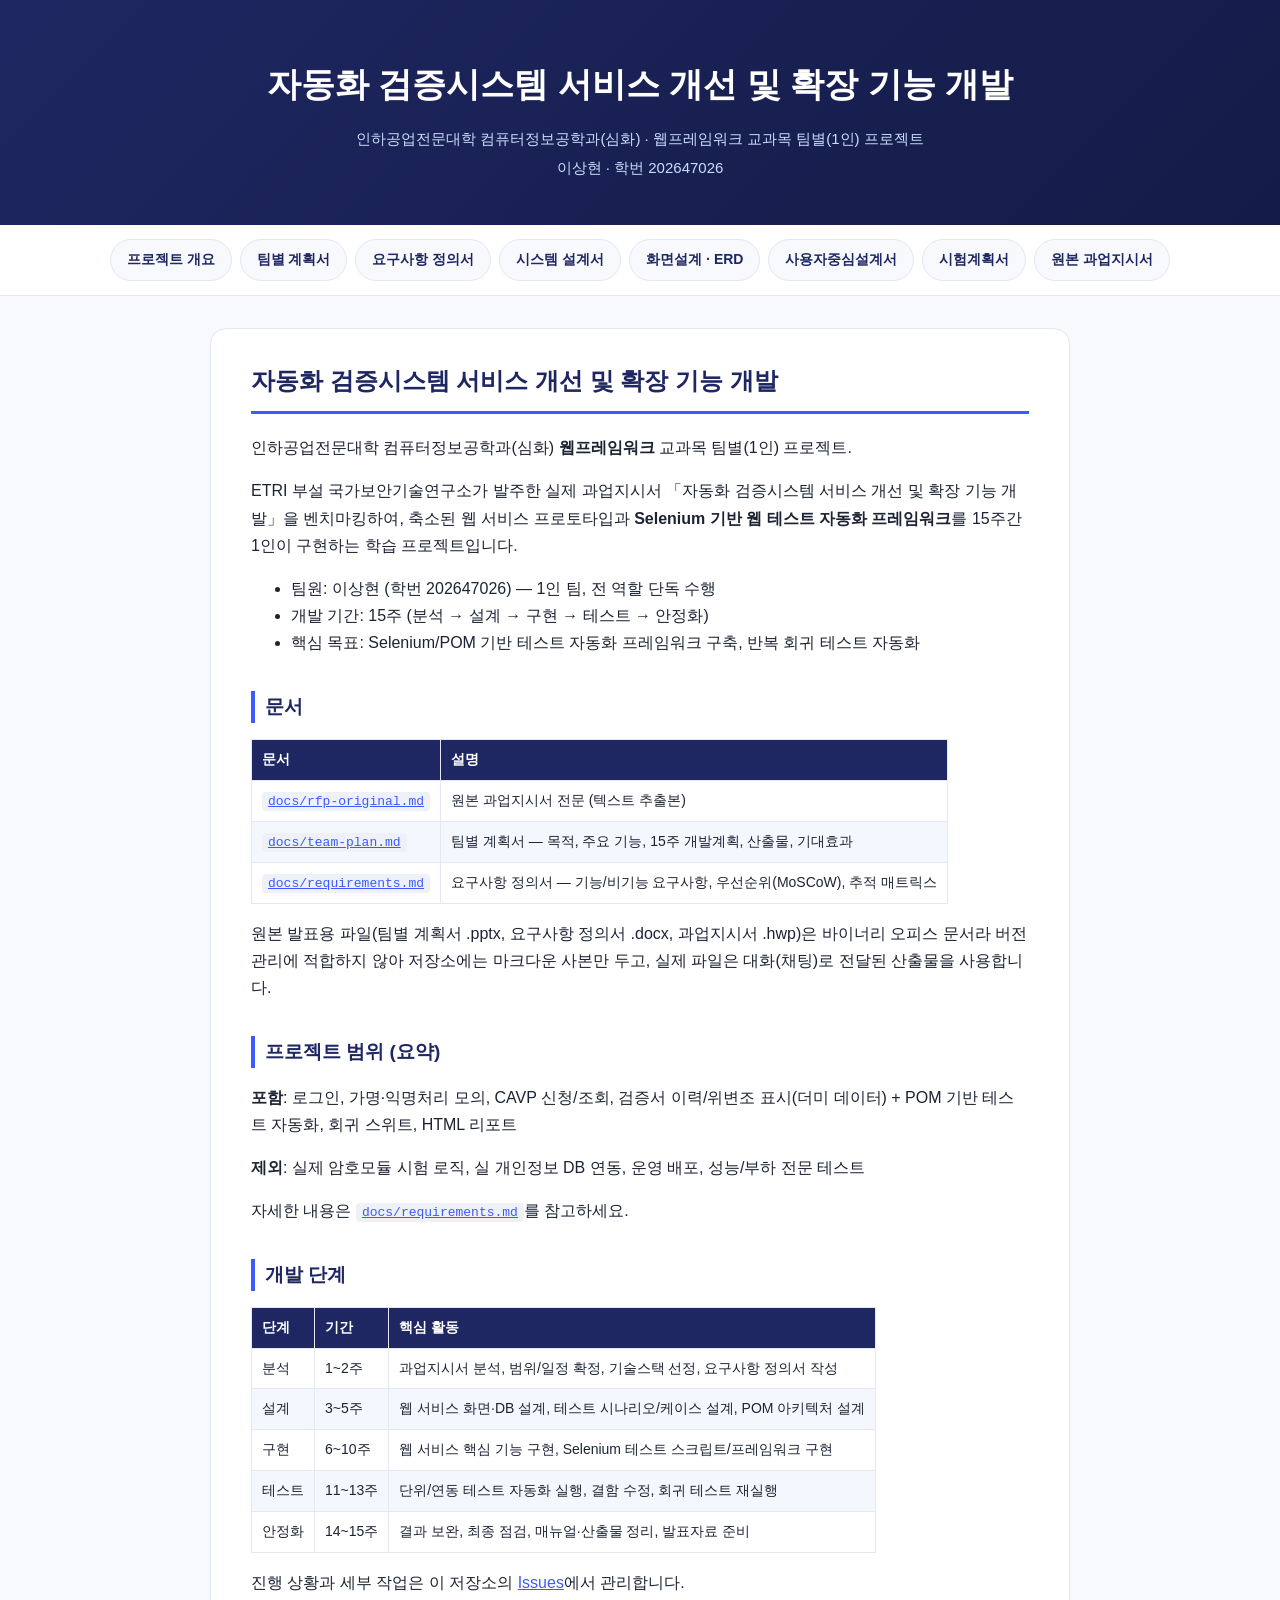
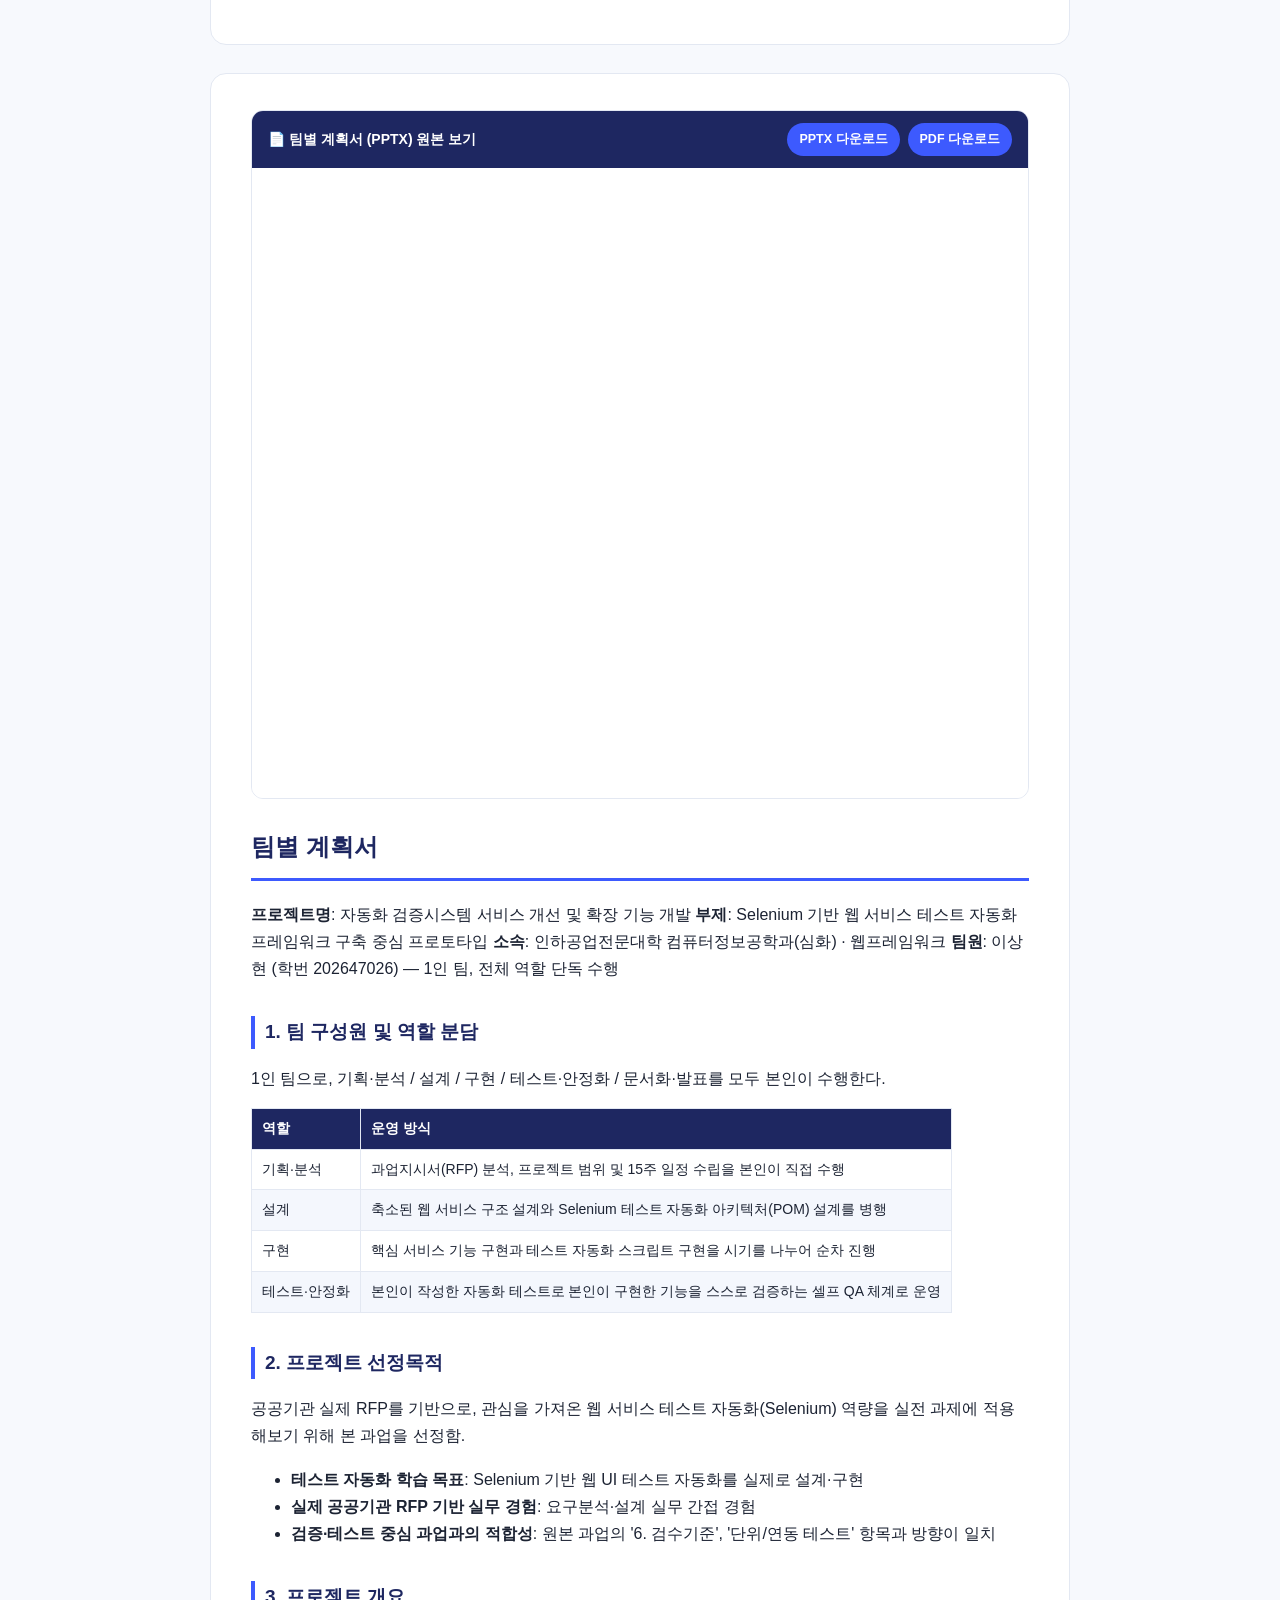
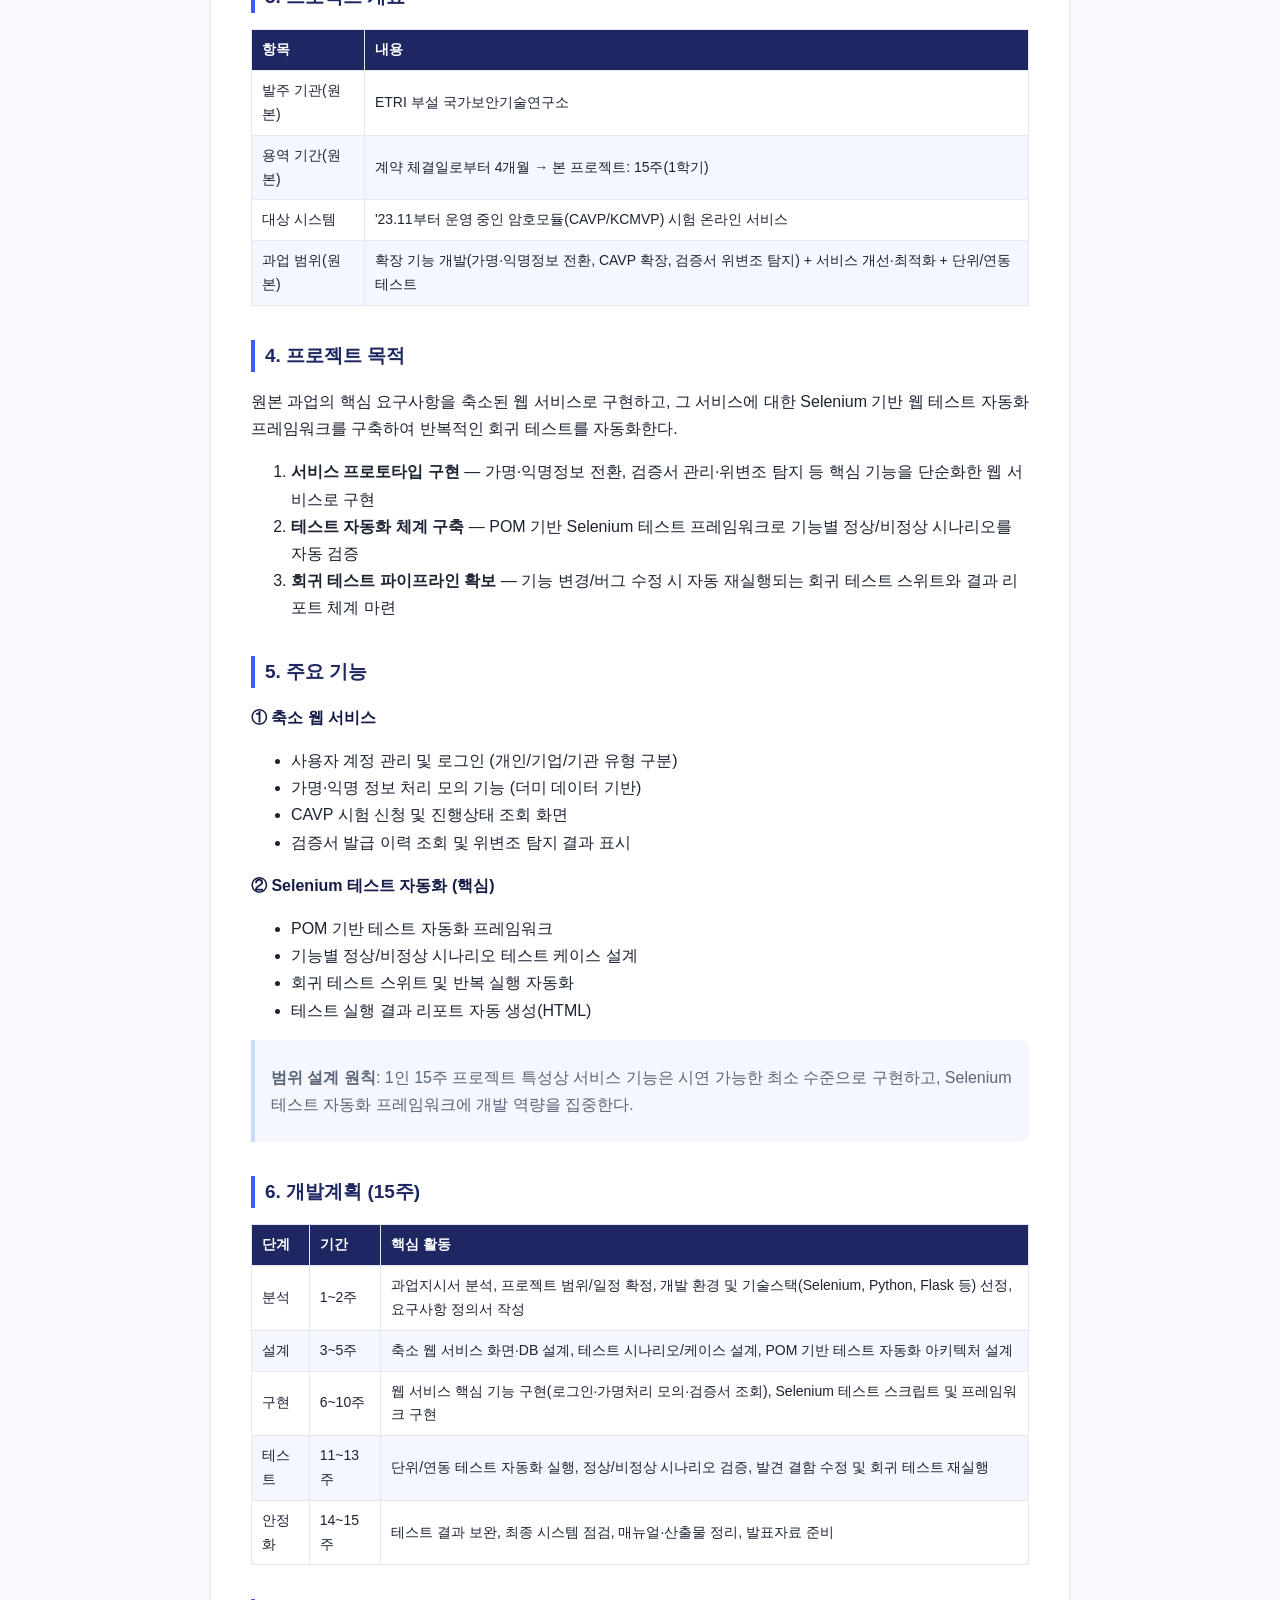
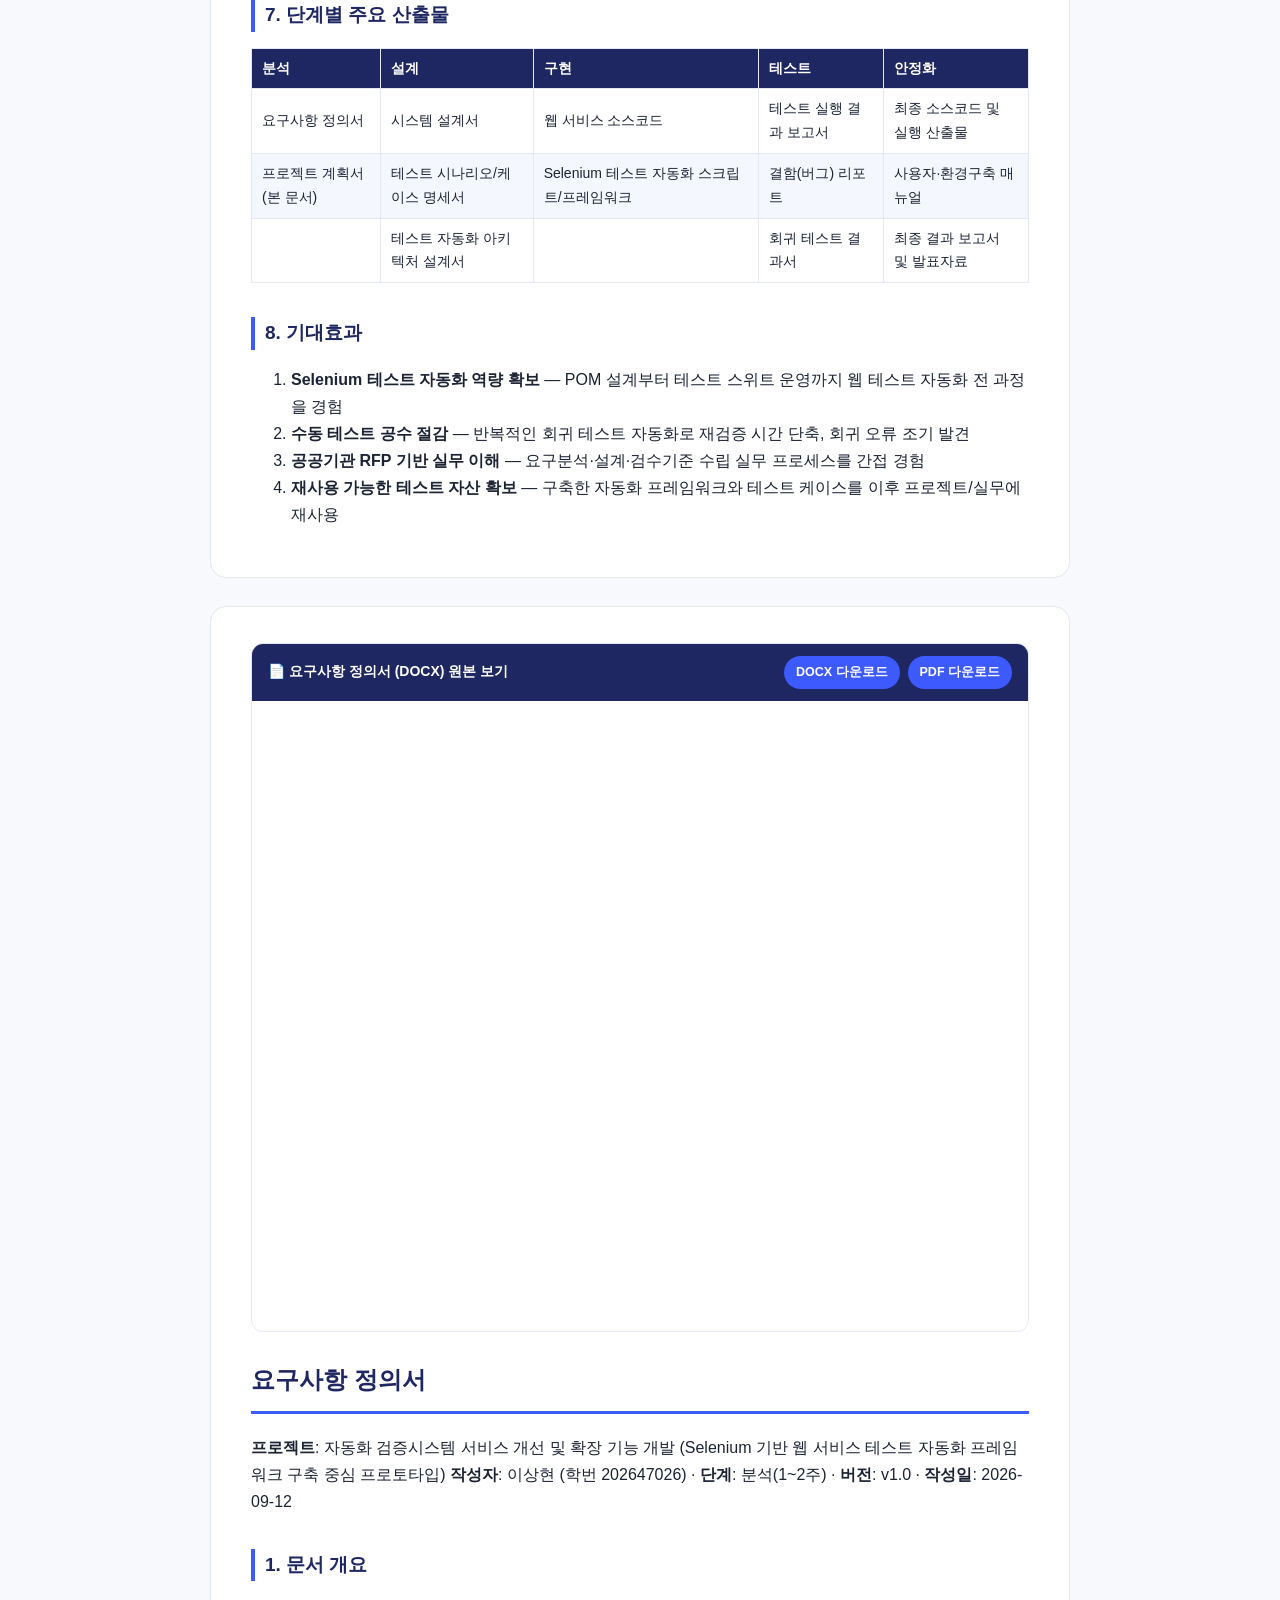
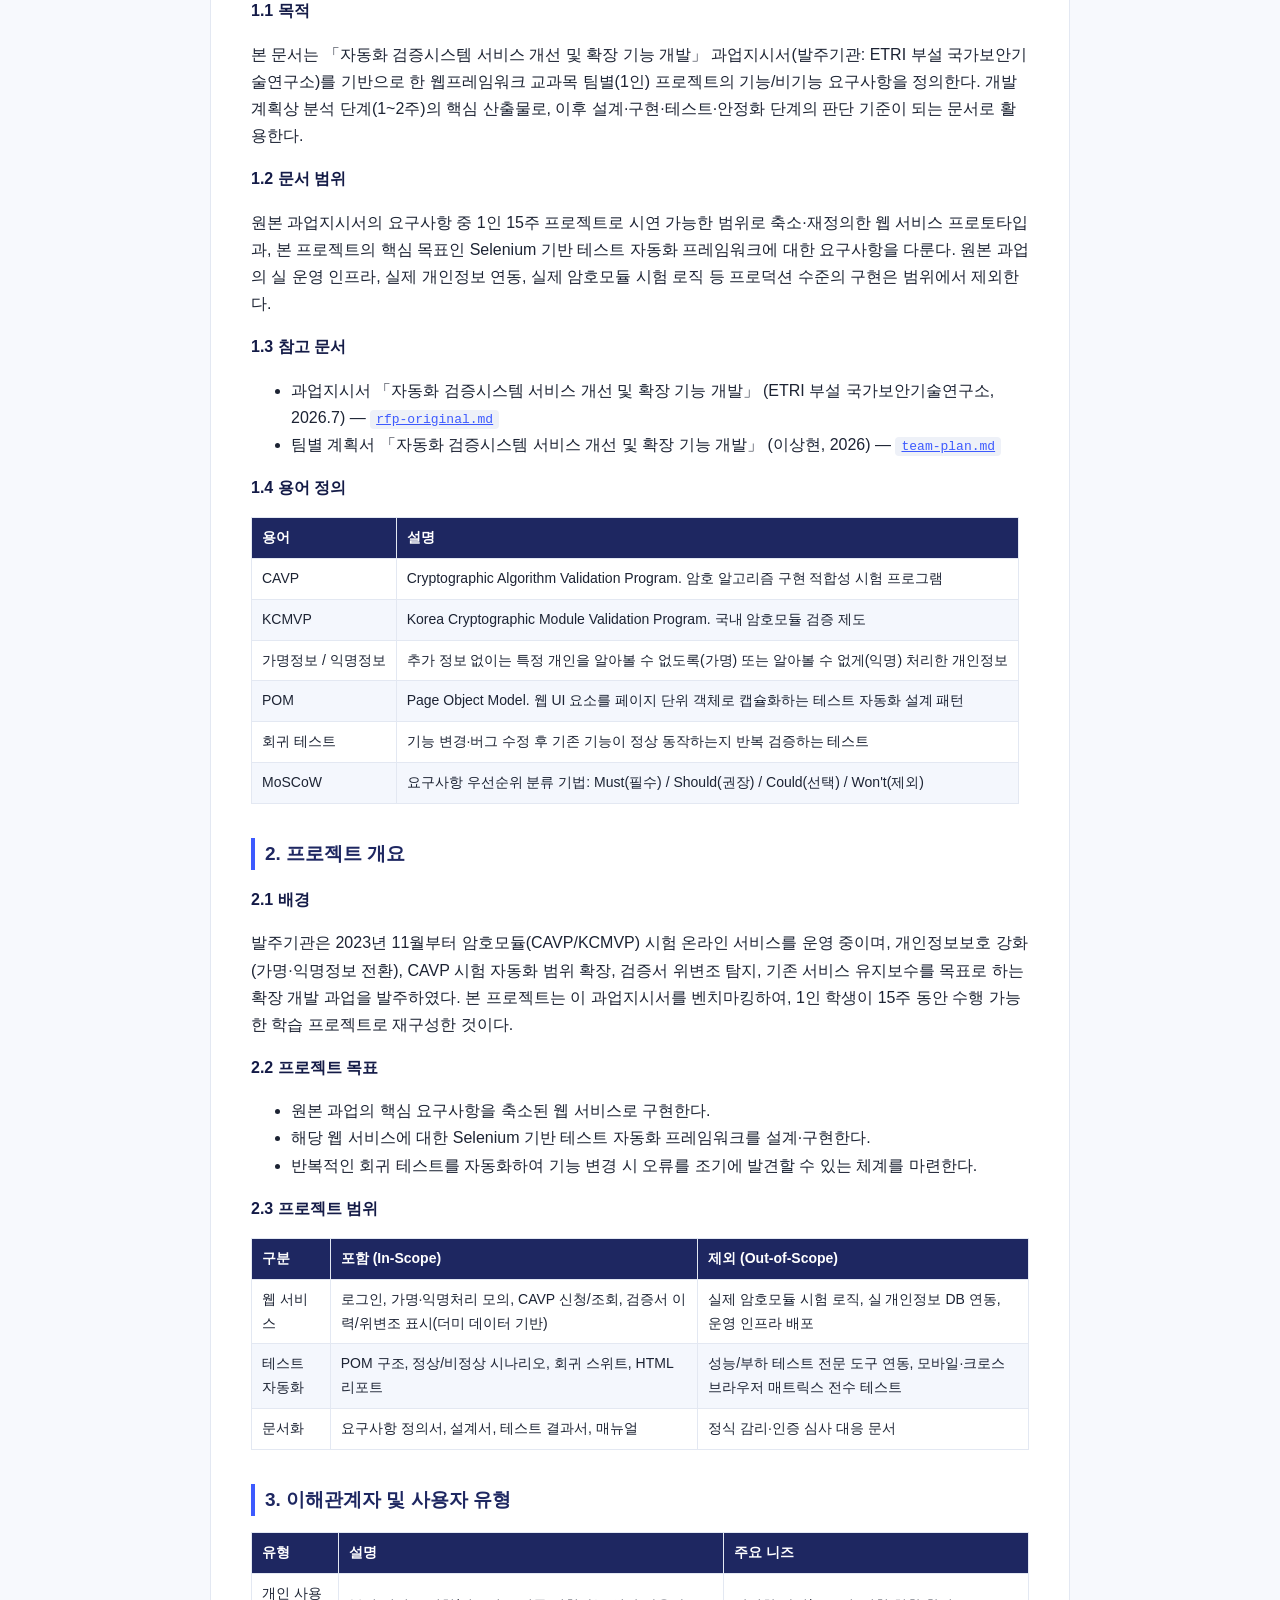
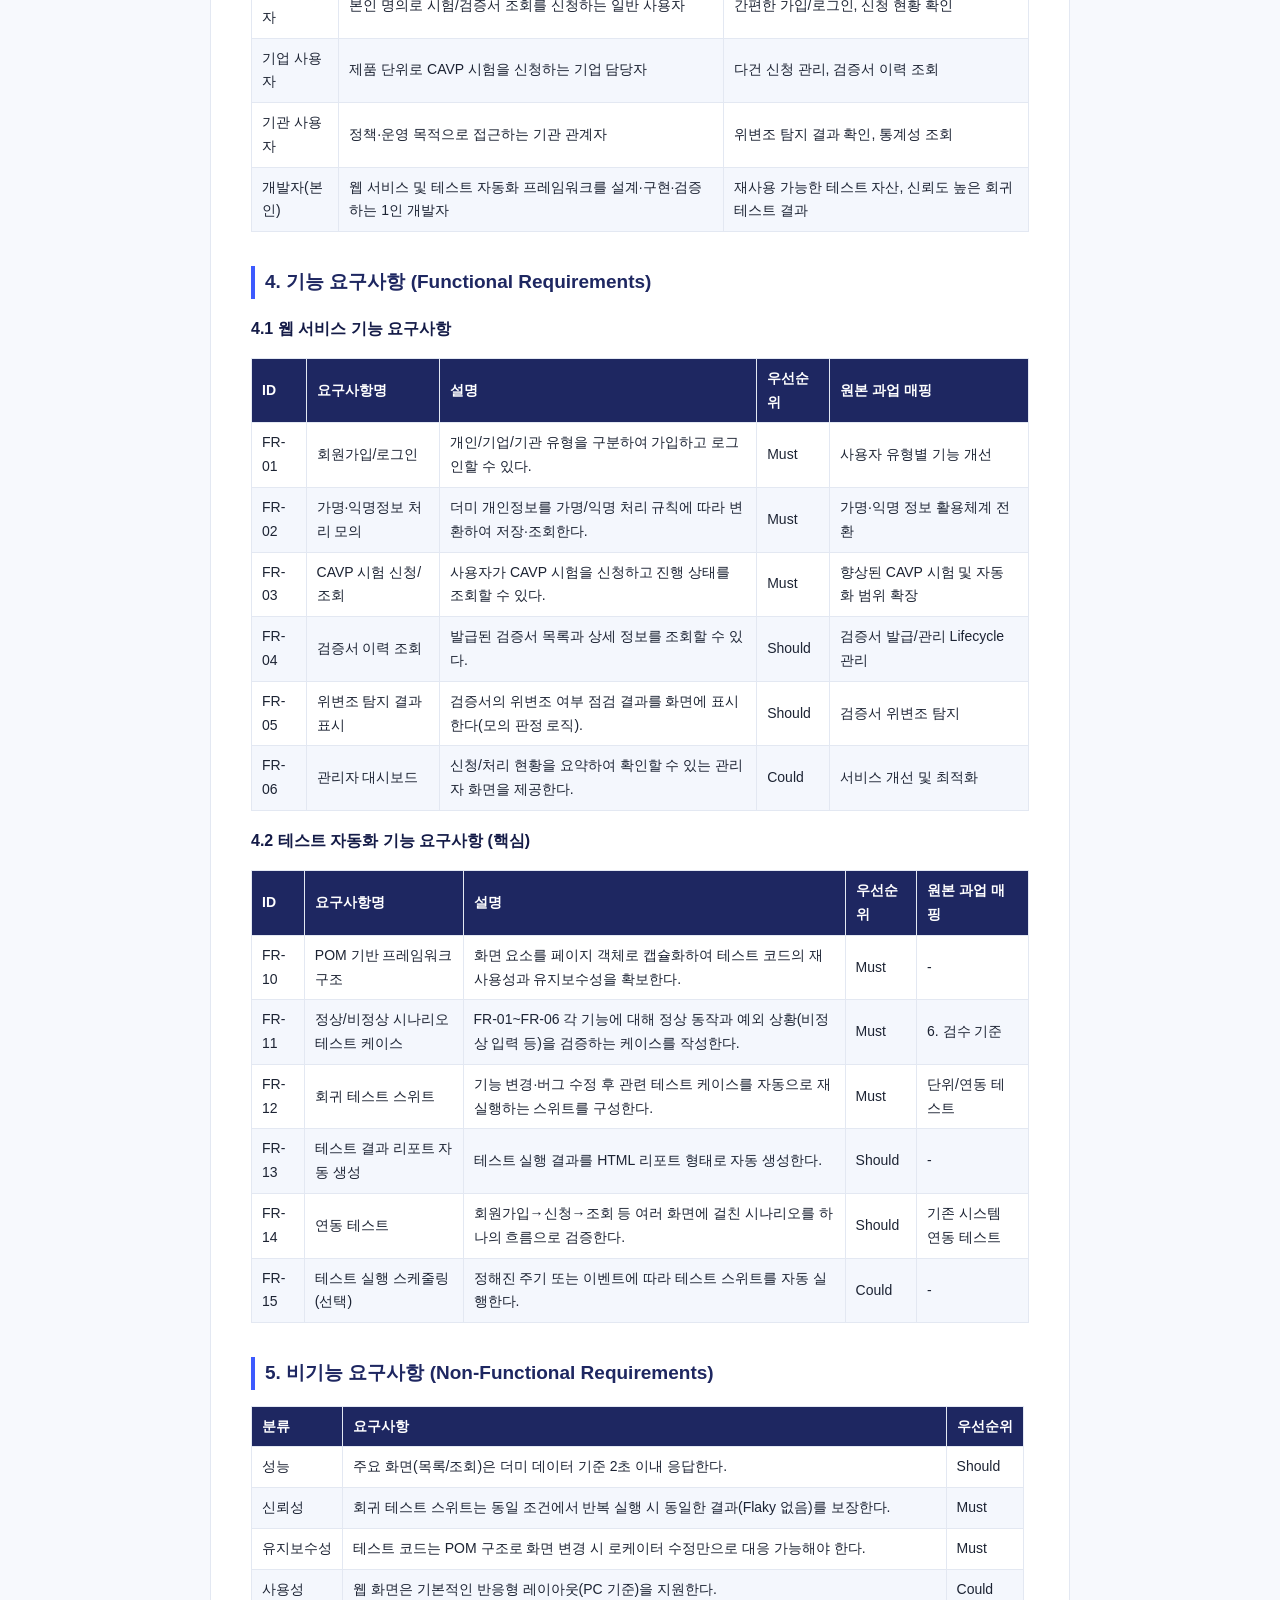
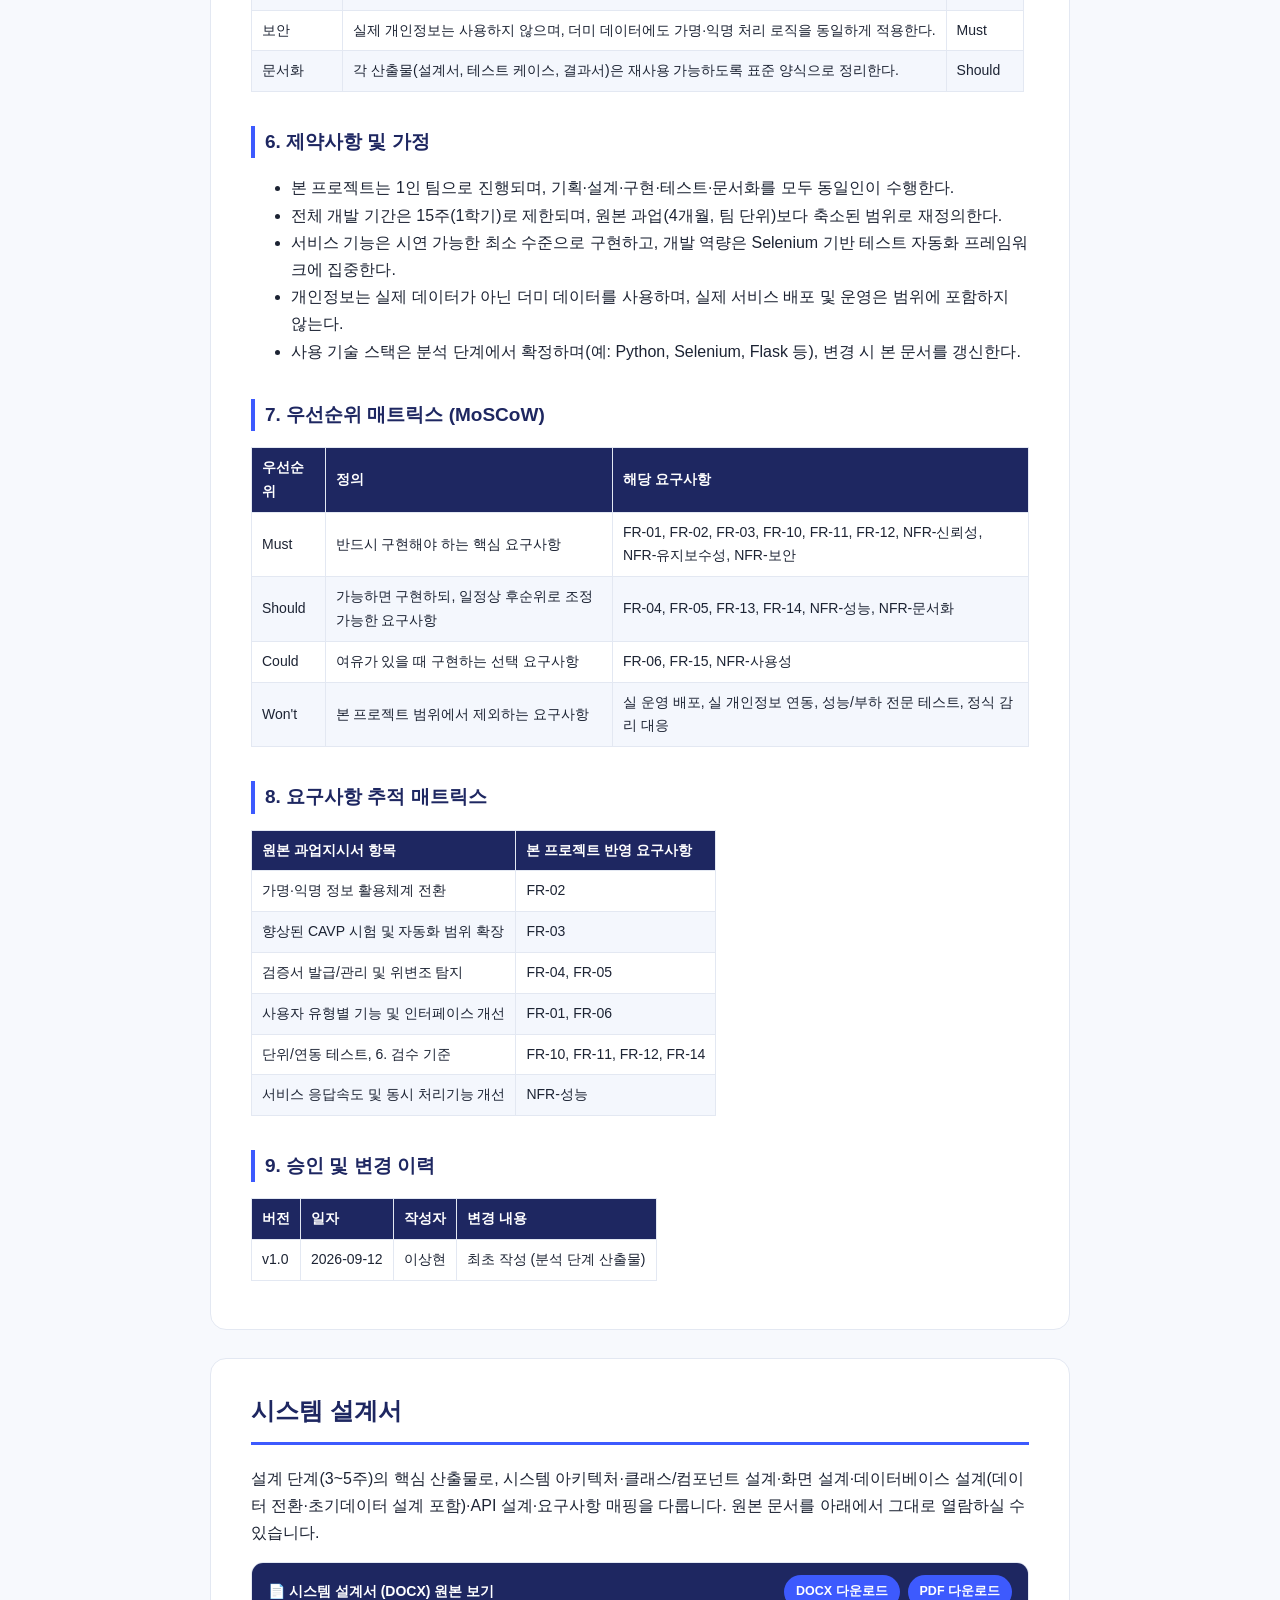
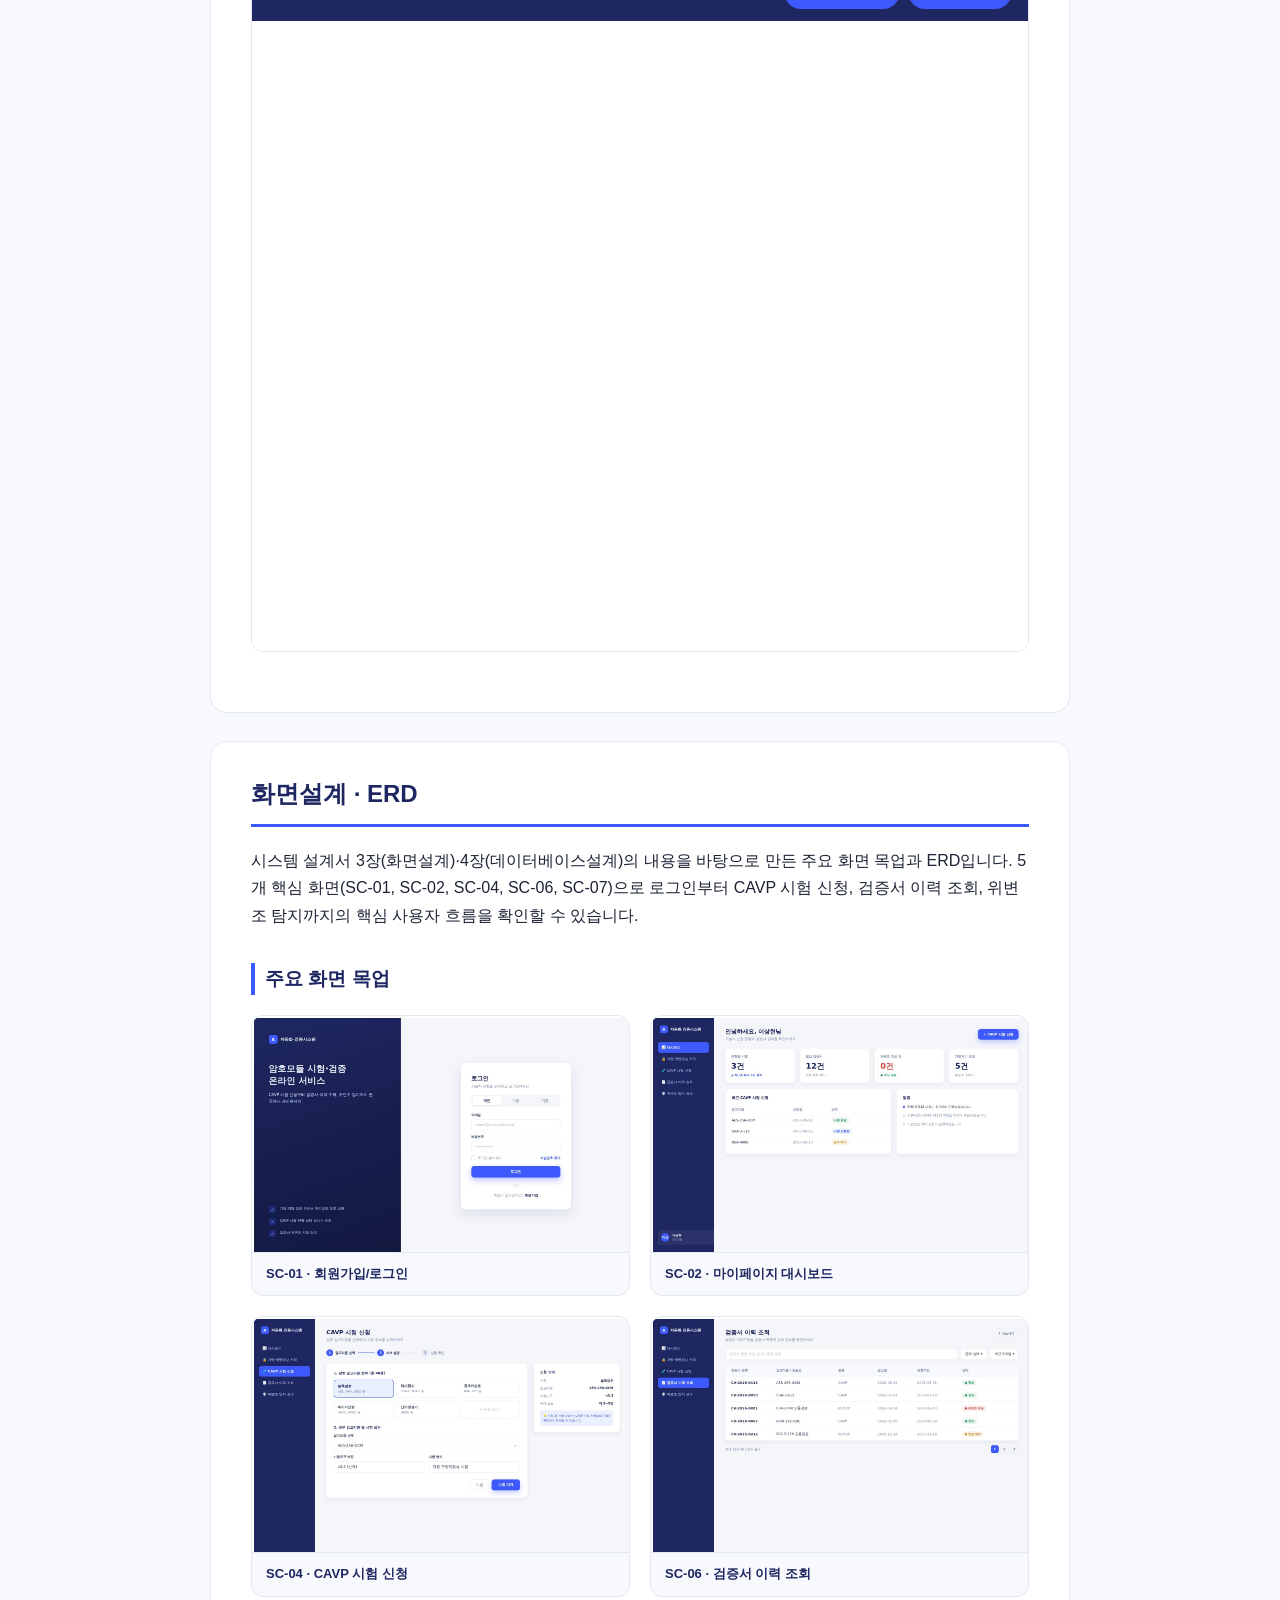
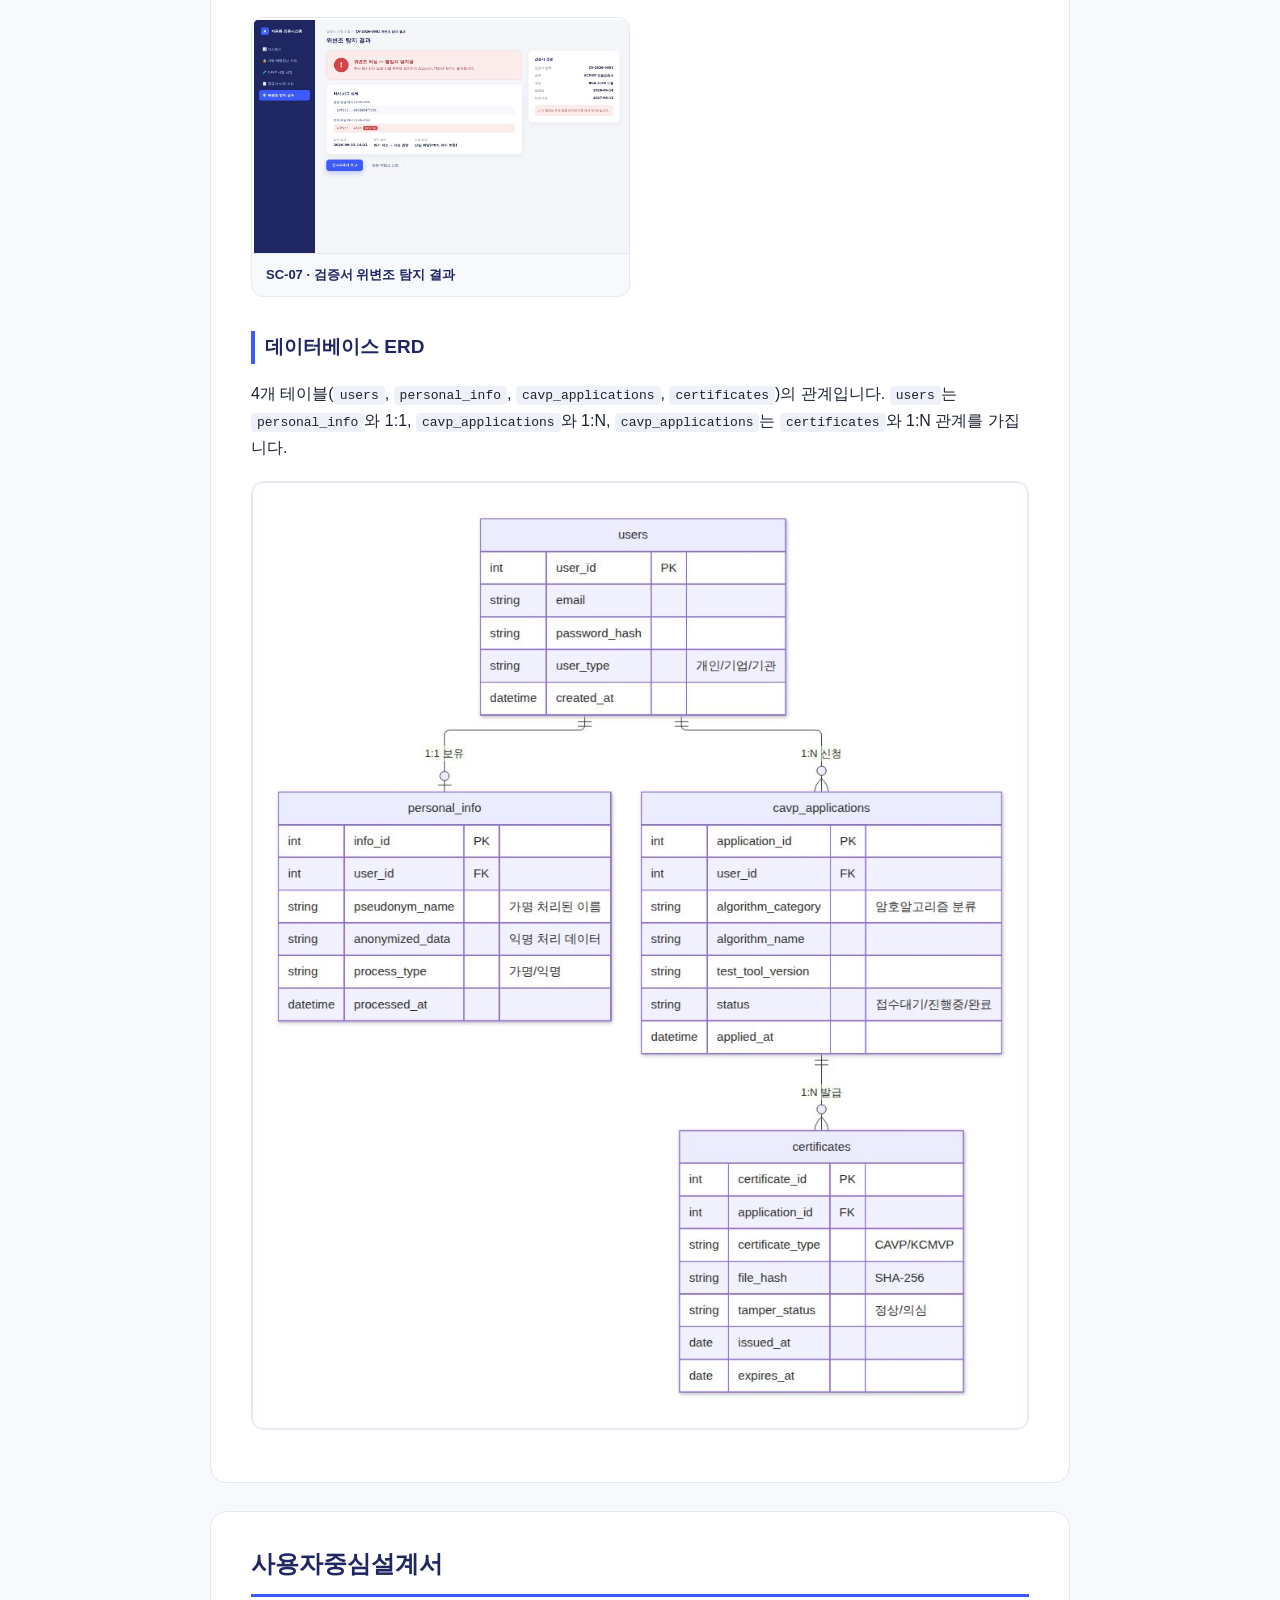
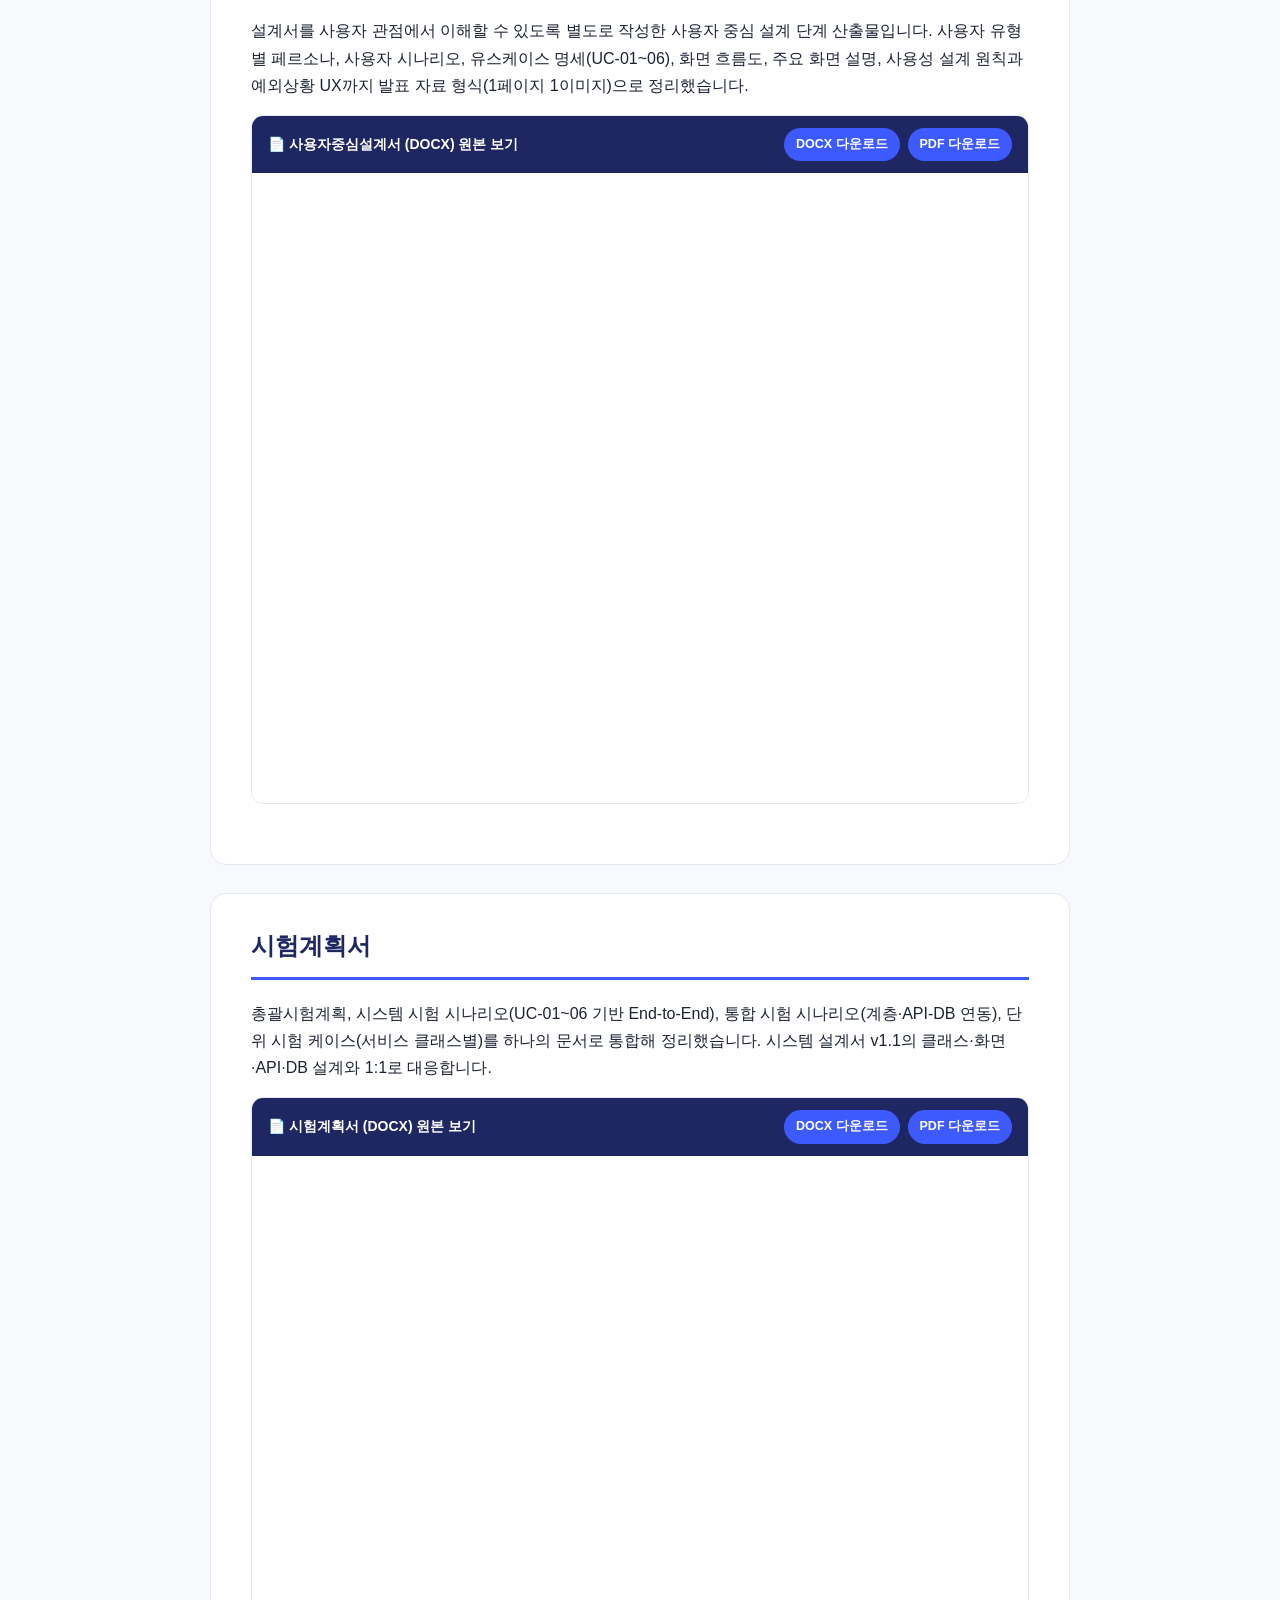
==== commit 5592376a: "feat: 시스템설계서 v1.1(클래스/컴포넌트/데이터전환 설계 추가) 및 시험계획서 신규 추가 - 시스템설계서: 3장(클래스 설계·컴포넌트 설계), 5.3절(데이터 전환 및 초기" ====
--- a/index.html
+++ b/index.html
@@ -239,6 +239,7 @@
 <a href="#system-design">시스템 설계서</a>
 <a href="#screen-design">화면설계 · ERD</a>
 <a href="#ucd">사용자중심설계서</a>
+<a href="#testplan">시험계획서</a>
 <a href="#rfp">원본 과업지시서</a>
 </nav>
 <main>
@@ -879,7 +880,7 @@
 
 <section id="system-design" class="doc-section">
 <h1>시스템 설계서</h1>
-<p>설계 단계(3~5주)의 핵심 산출물로, 시스템 아키텍처·화면 설계·데이터베이스 설계·API 설계·요구사항 매핑을 다룹니다. 원본 문서를 아래에서 그대로 열람하실 수 있습니다.</p>
+<p>설계 단계(3~5주)의 핵심 산출물로, 시스템 아키텍처·클래스/컴포넌트 설계·화면 설계·데이터베이스 설계(데이터 전환·초기데이터 설계 포함)·API 설계·요구사항 매핑을 다룹니다. 원본 문서를 아래에서 그대로 열람하실 수 있습니다.</p>
 <div class="doc-embed">
   <div class="doc-embed-bar">
     <span class="doc-embed-label">📄 시스템 설계서 (DOCX) 원본 보기</span>
@@ -935,6 +936,19 @@
     <div class="doc-embed-actions"><a class="dl-btn" href="assets/original/ucd.docx" download>DOCX 다운로드</a><a class="dl-btn" href="assets/pdf/ucd.pdf" download>PDF 다운로드</a></div>
   </div>
   <iframe class="doc-frame" src="assets/pdf/ucd.pdf" loading="lazy"></iframe>
+</div>
+
+</section>
+
+<section id="testplan" class="doc-section">
+<h1>시험계획서</h1>
+<p>총괄시험계획, 시스템 시험 시나리오(UC-01~06 기반 End-to-End), 통합 시험 시나리오(계층·API-DB 연동), 단위 시험 케이스(서비스 클래스별)를 하나의 문서로 통합해 정리했습니다. 시스템 설계서 v1.1의 클래스·화면·API·DB 설계와 1:1로 대응합니다.</p>
+<div class="doc-embed">
+  <div class="doc-embed-bar">
+    <span class="doc-embed-label">📄 시험계획서 (DOCX) 원본 보기</span>
+    <div class="doc-embed-actions"><a class="dl-btn" href="assets/original/testplan.docx" download>DOCX 다운로드</a><a class="dl-btn" href="assets/pdf/testplan.pdf" download>PDF 다운로드</a></div>
+  </div>
+  <iframe class="doc-frame" src="assets/pdf/testplan.pdf" loading="lazy"></iframe>
 </div>
 
 </section>
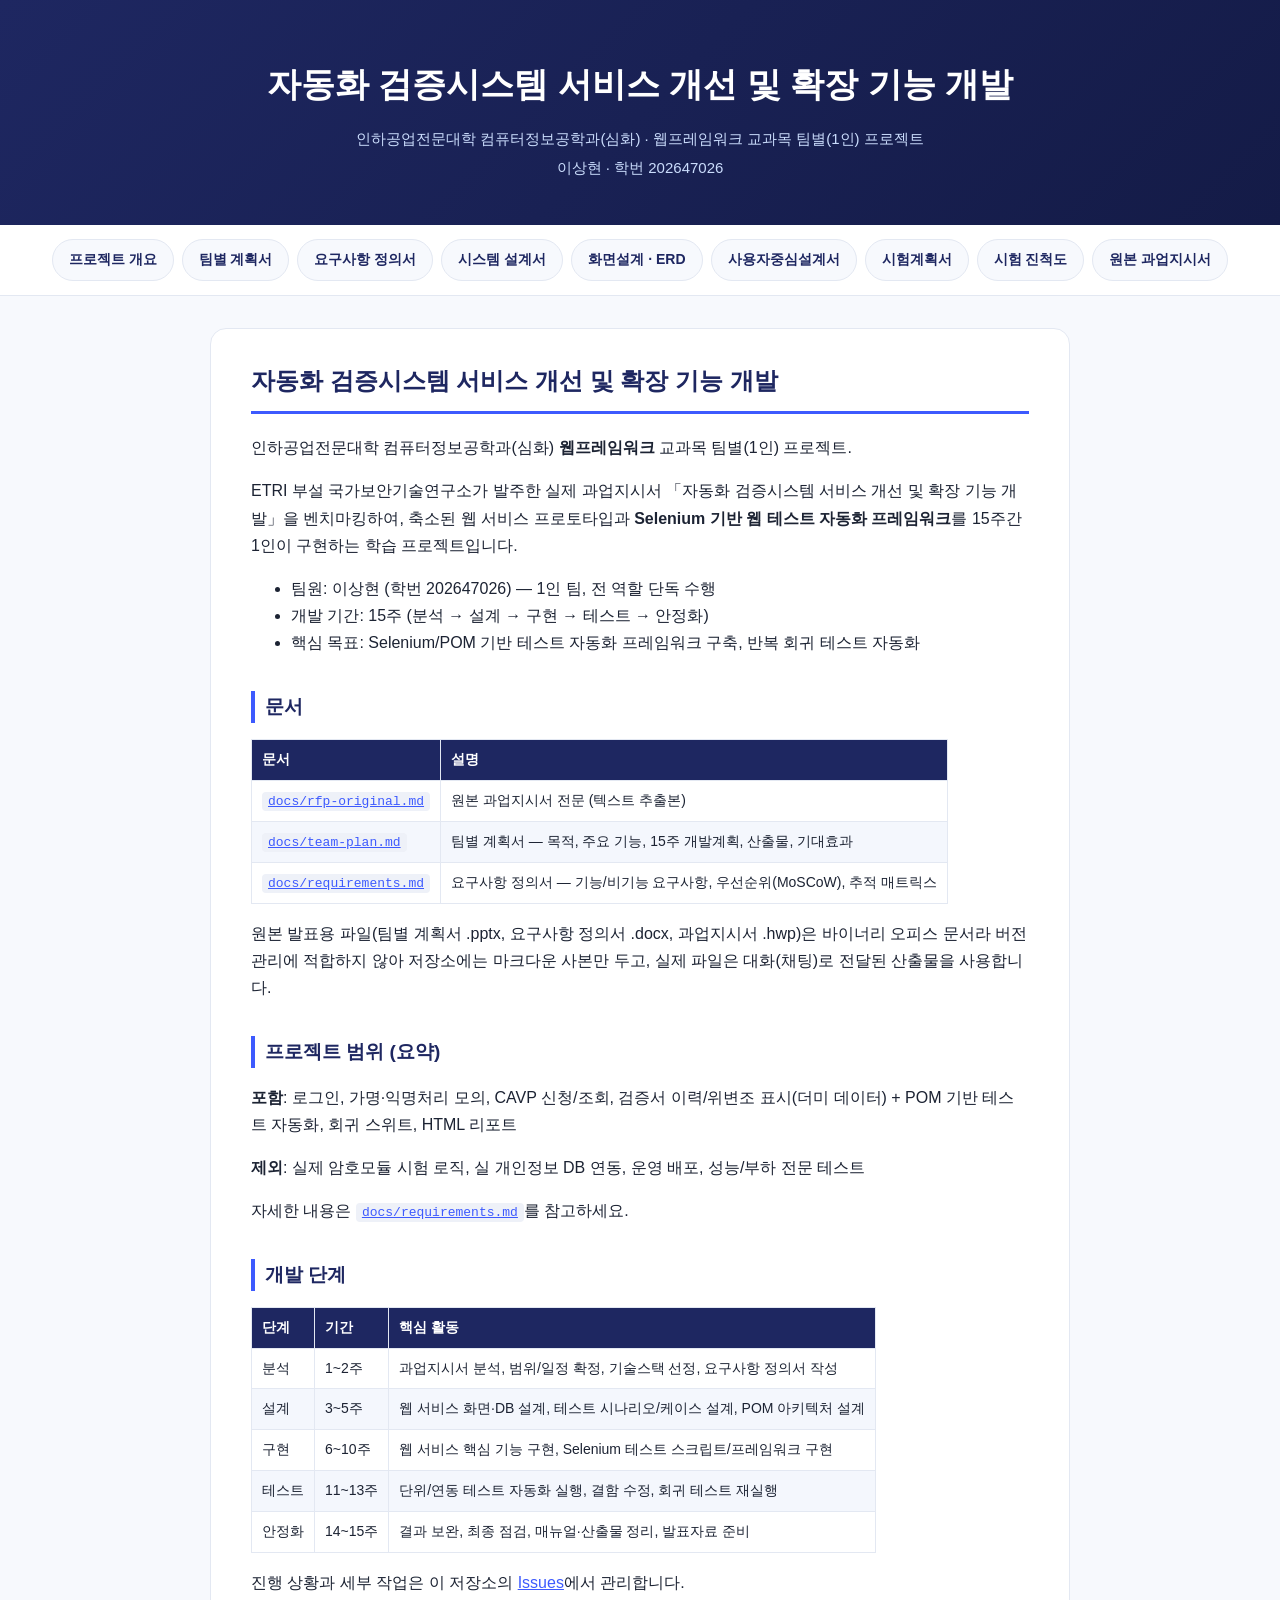
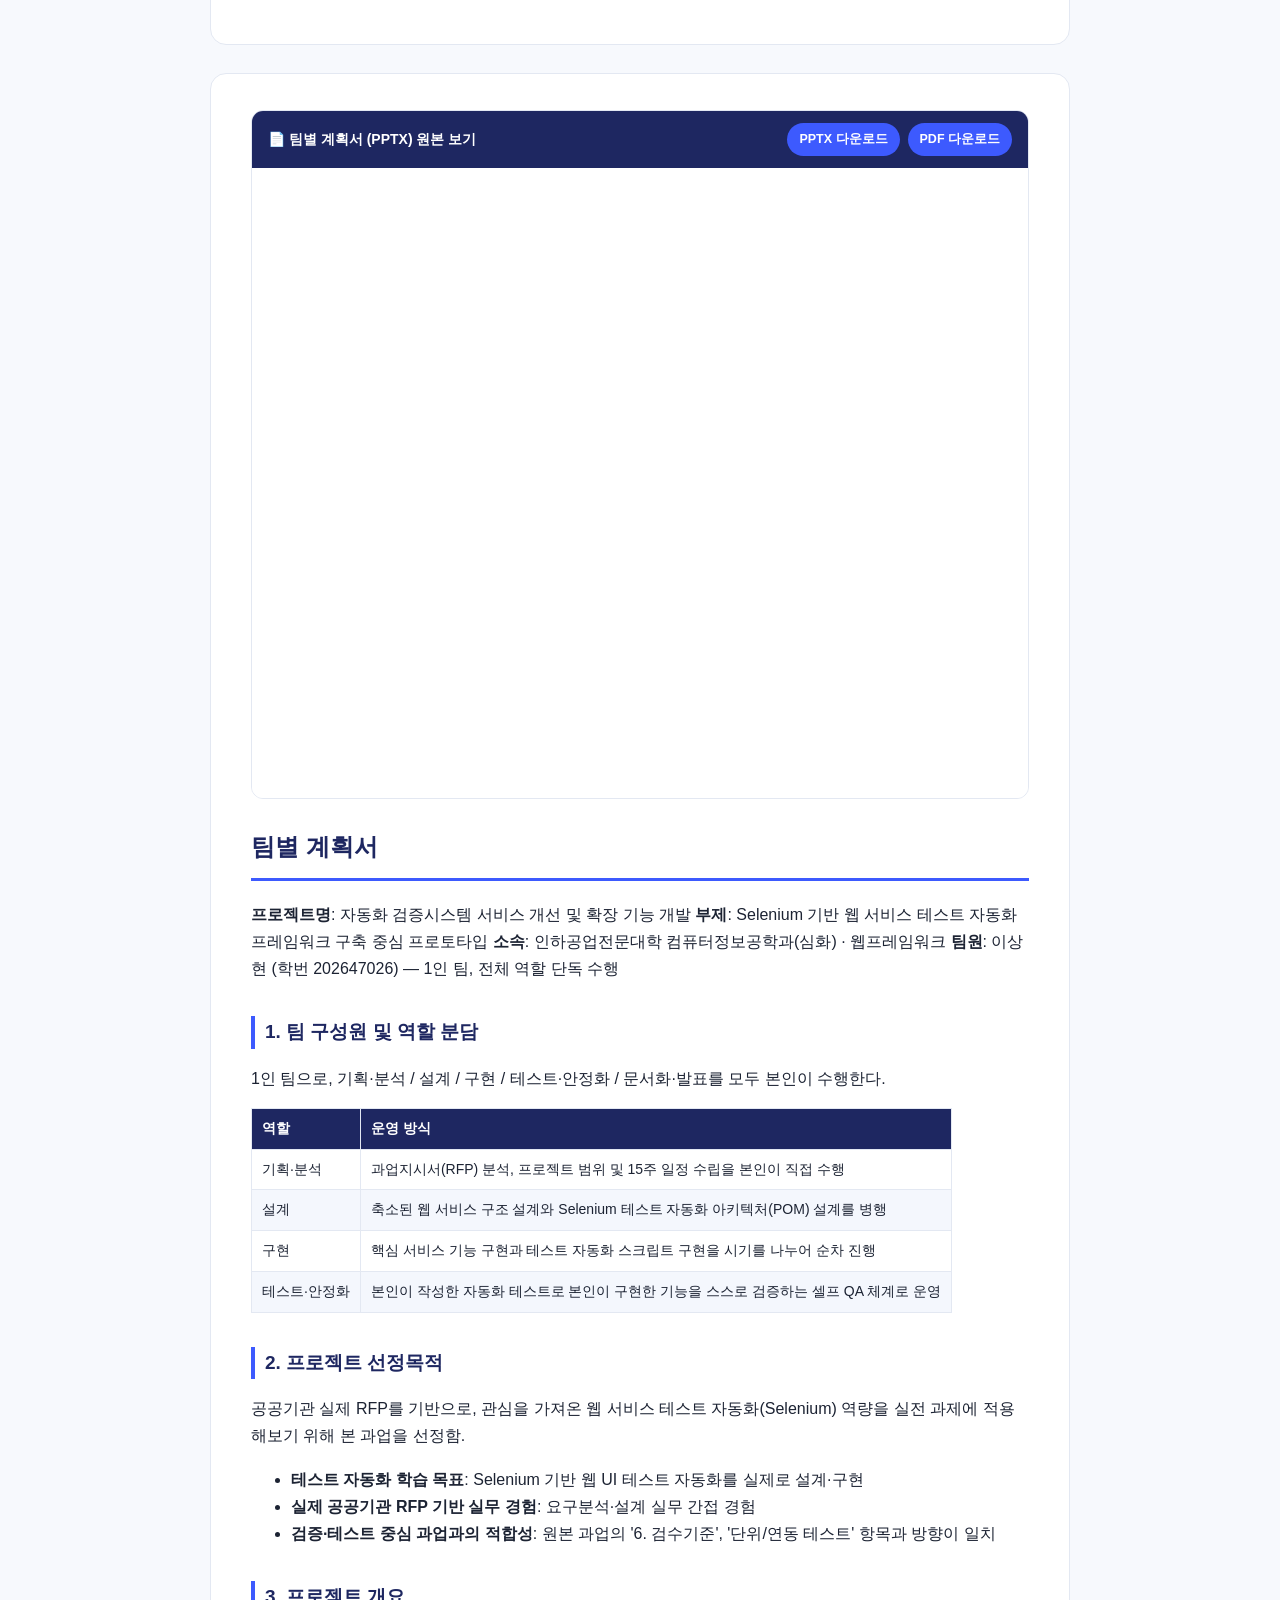
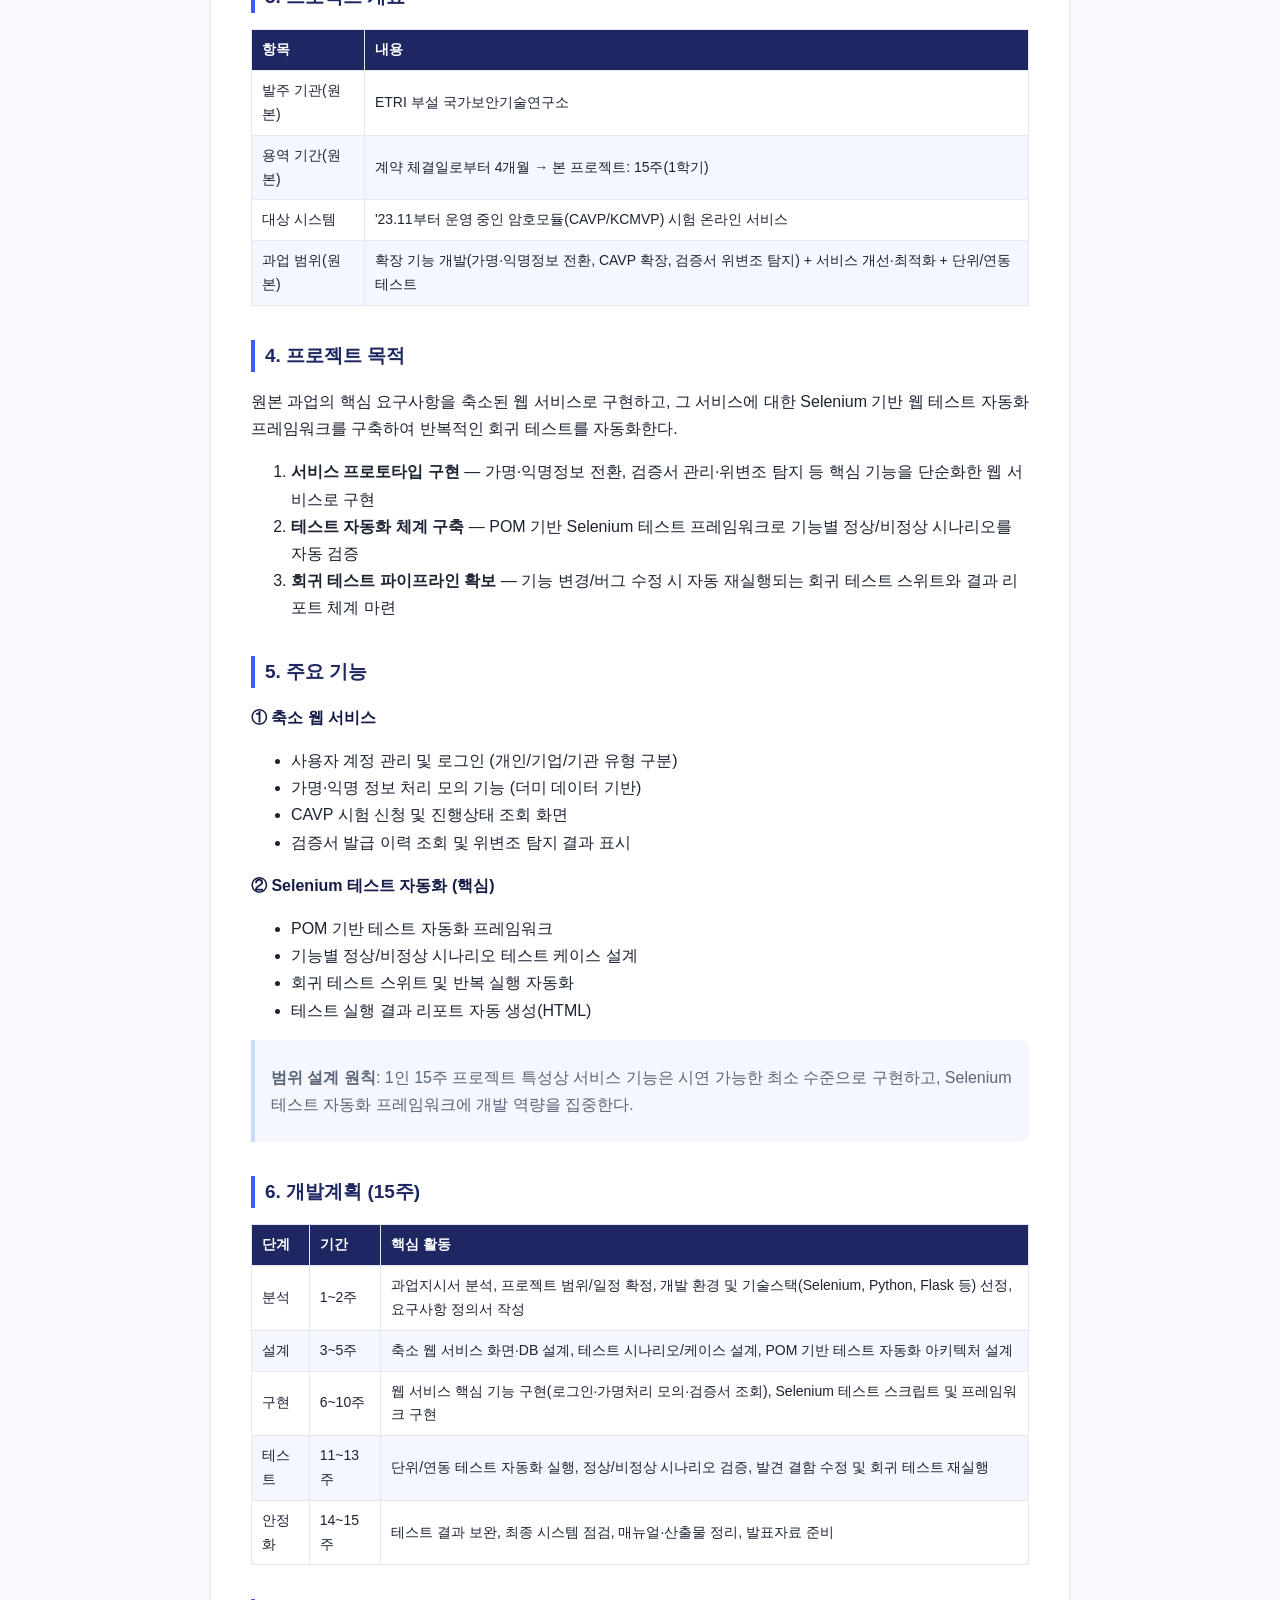
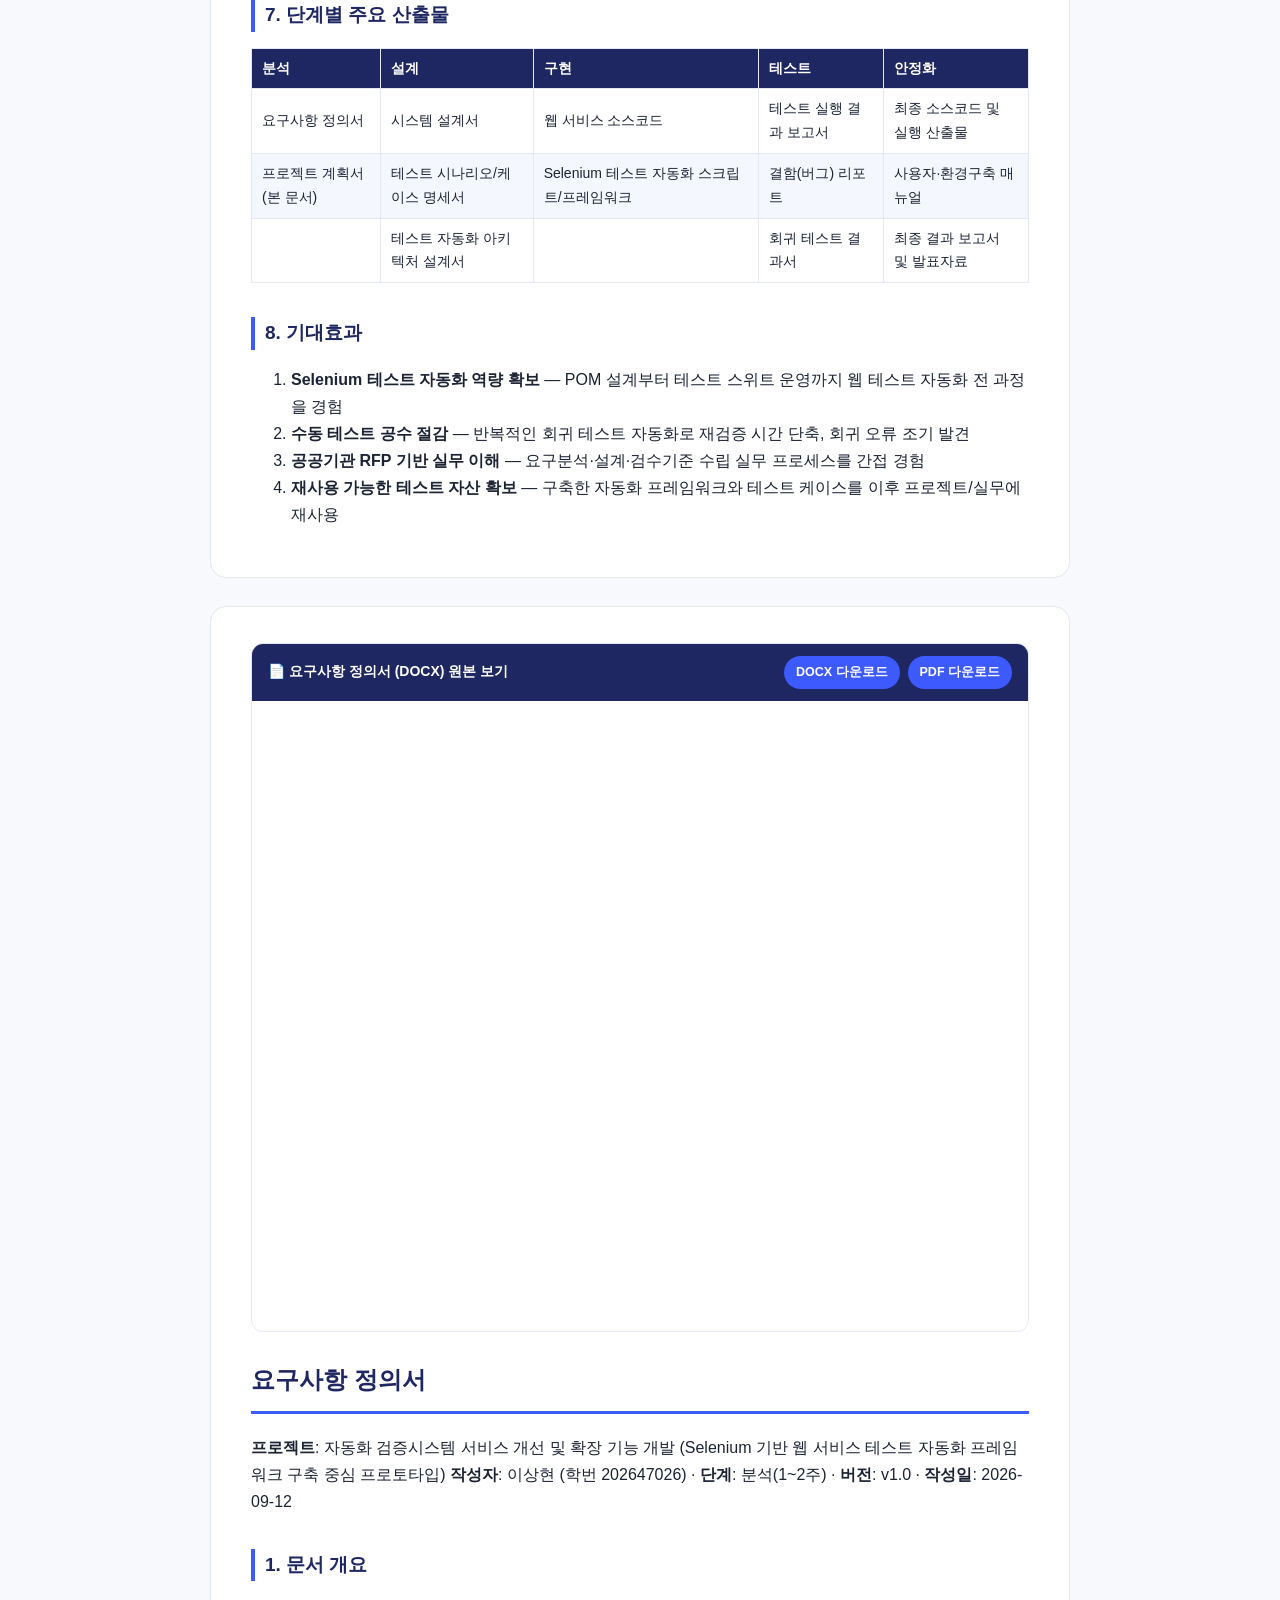
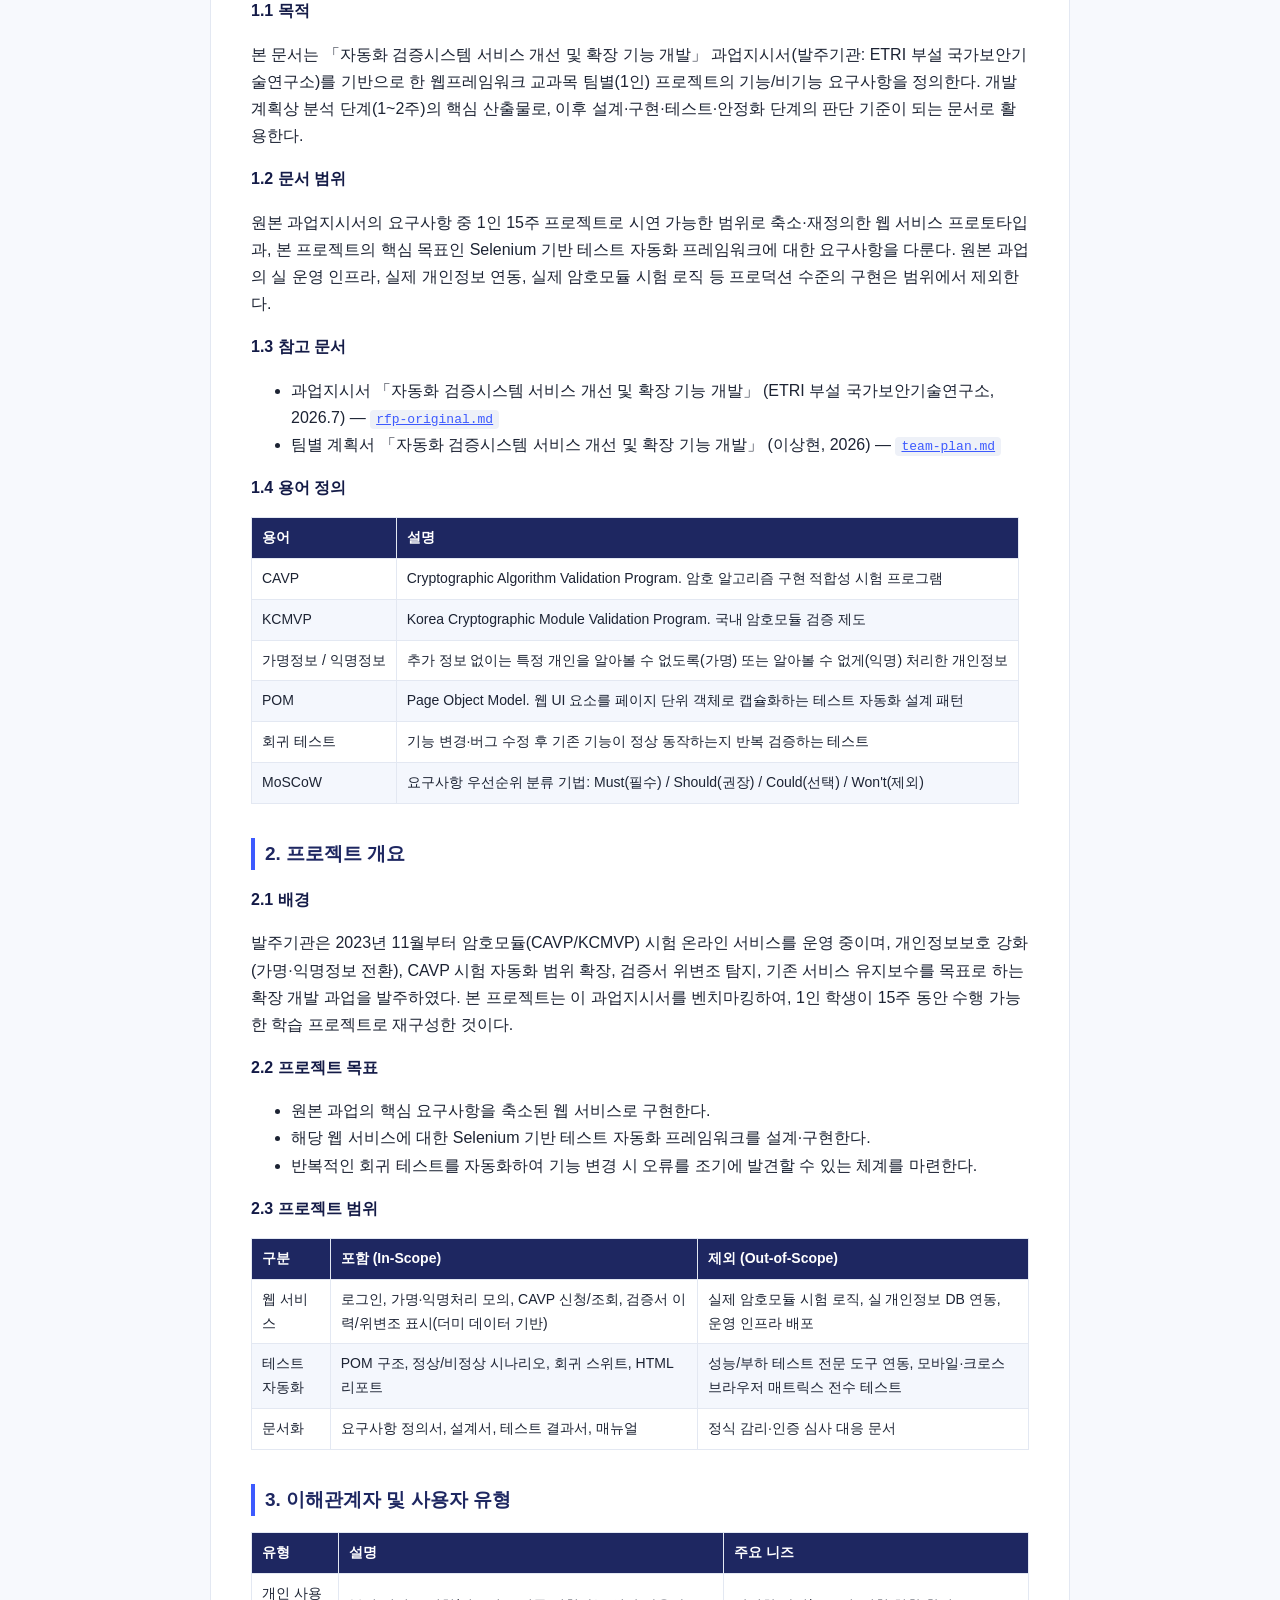
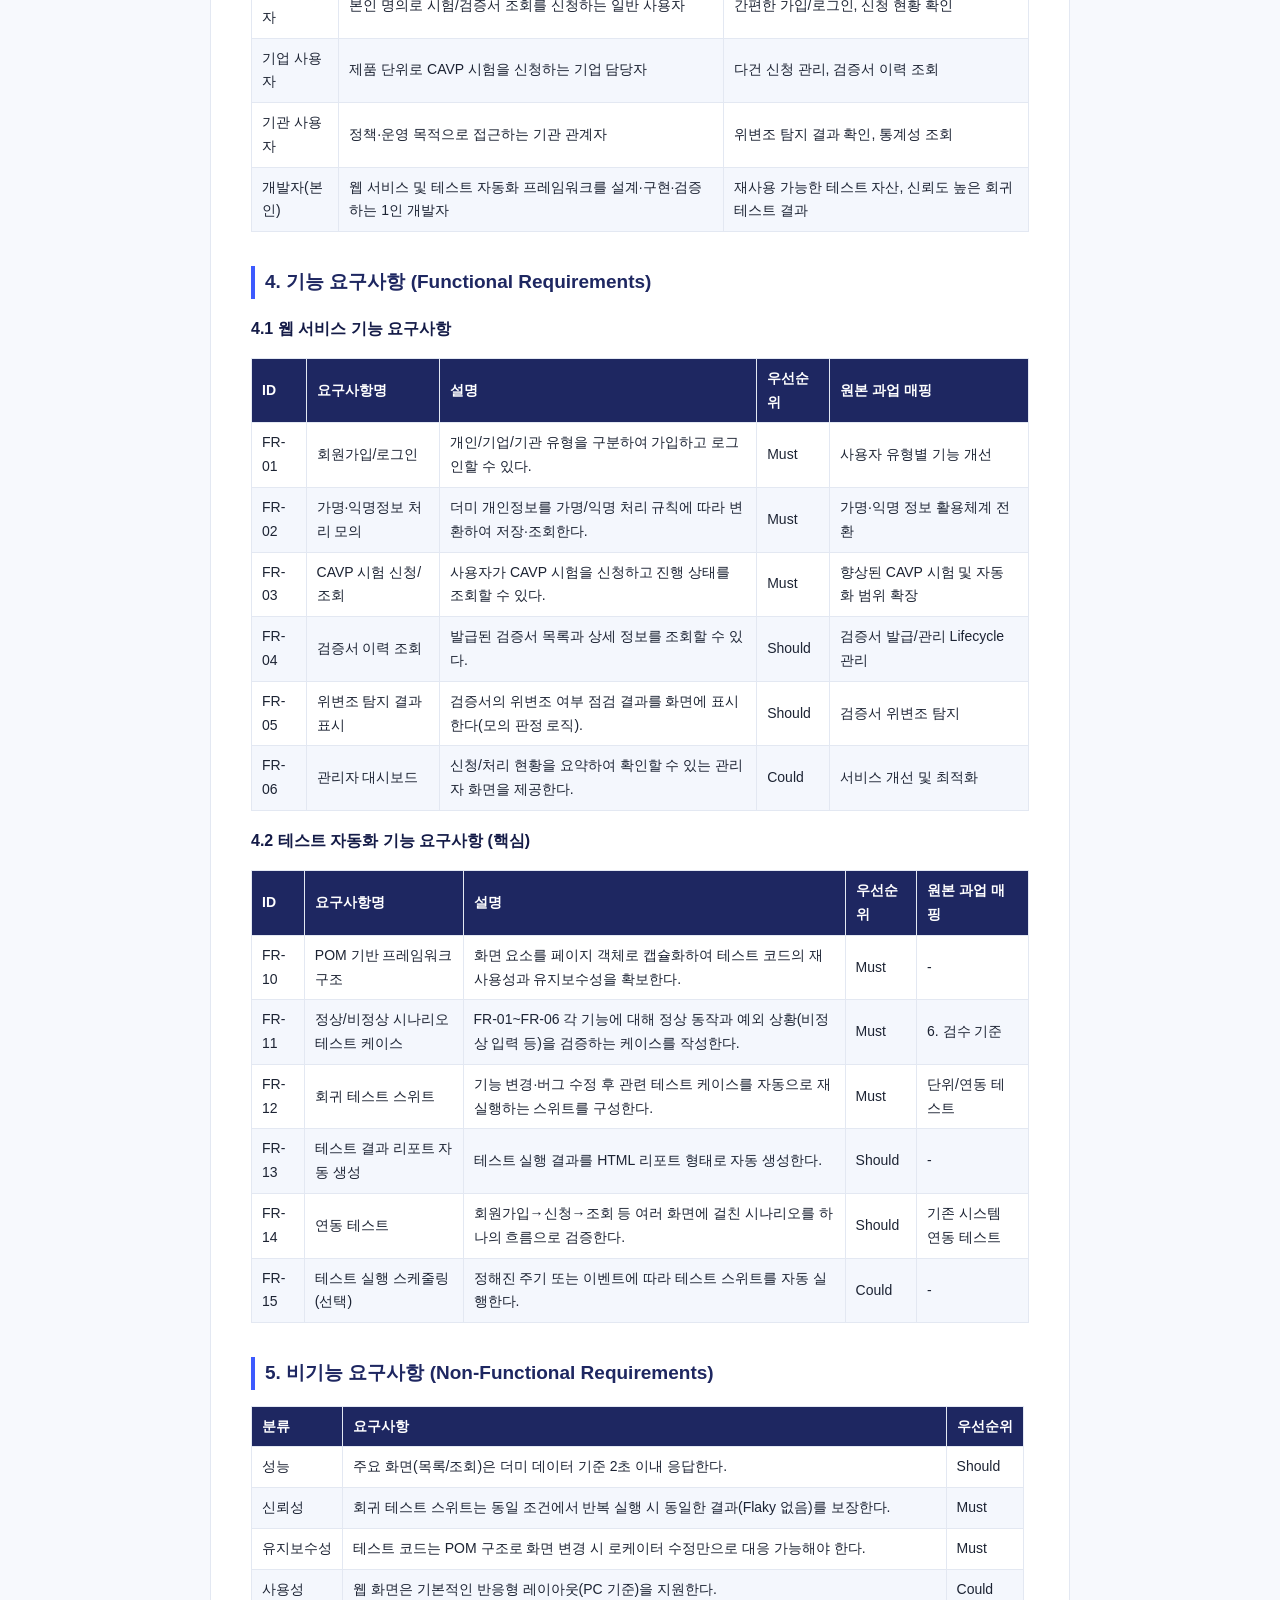
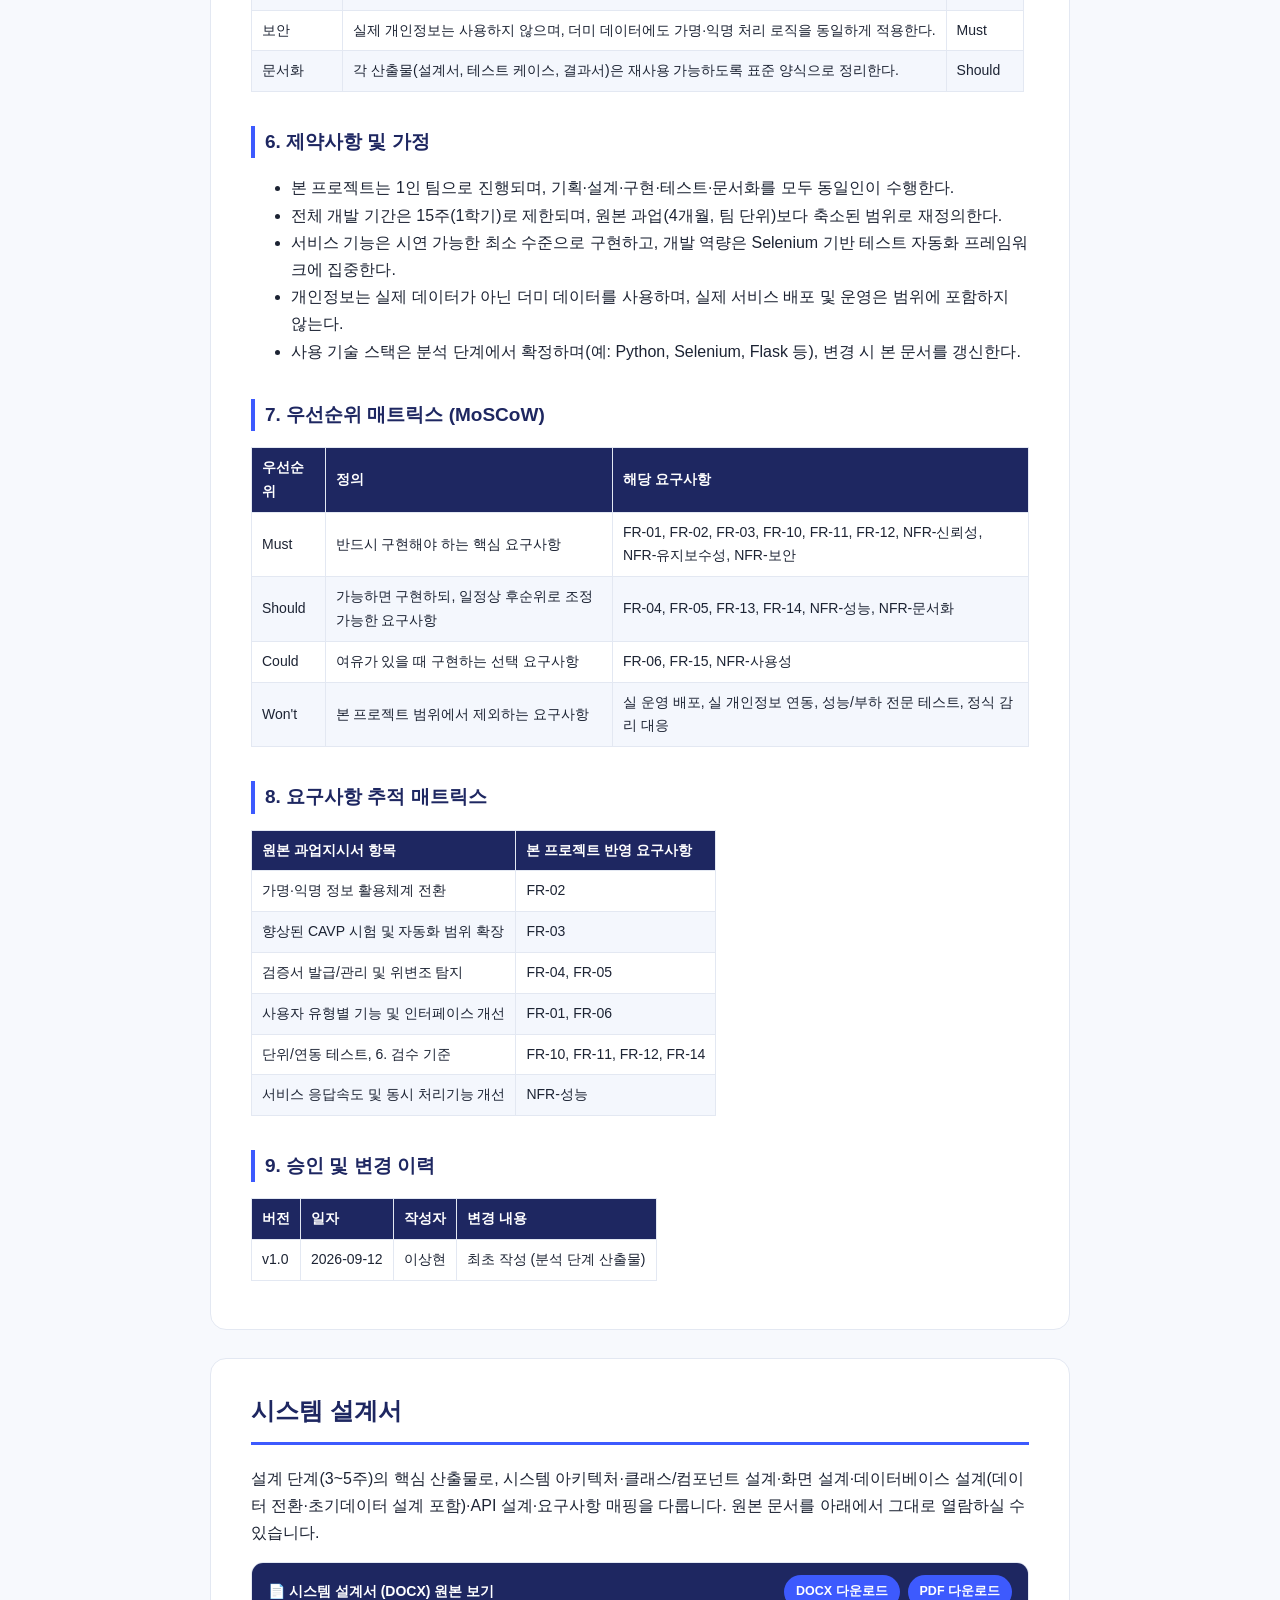
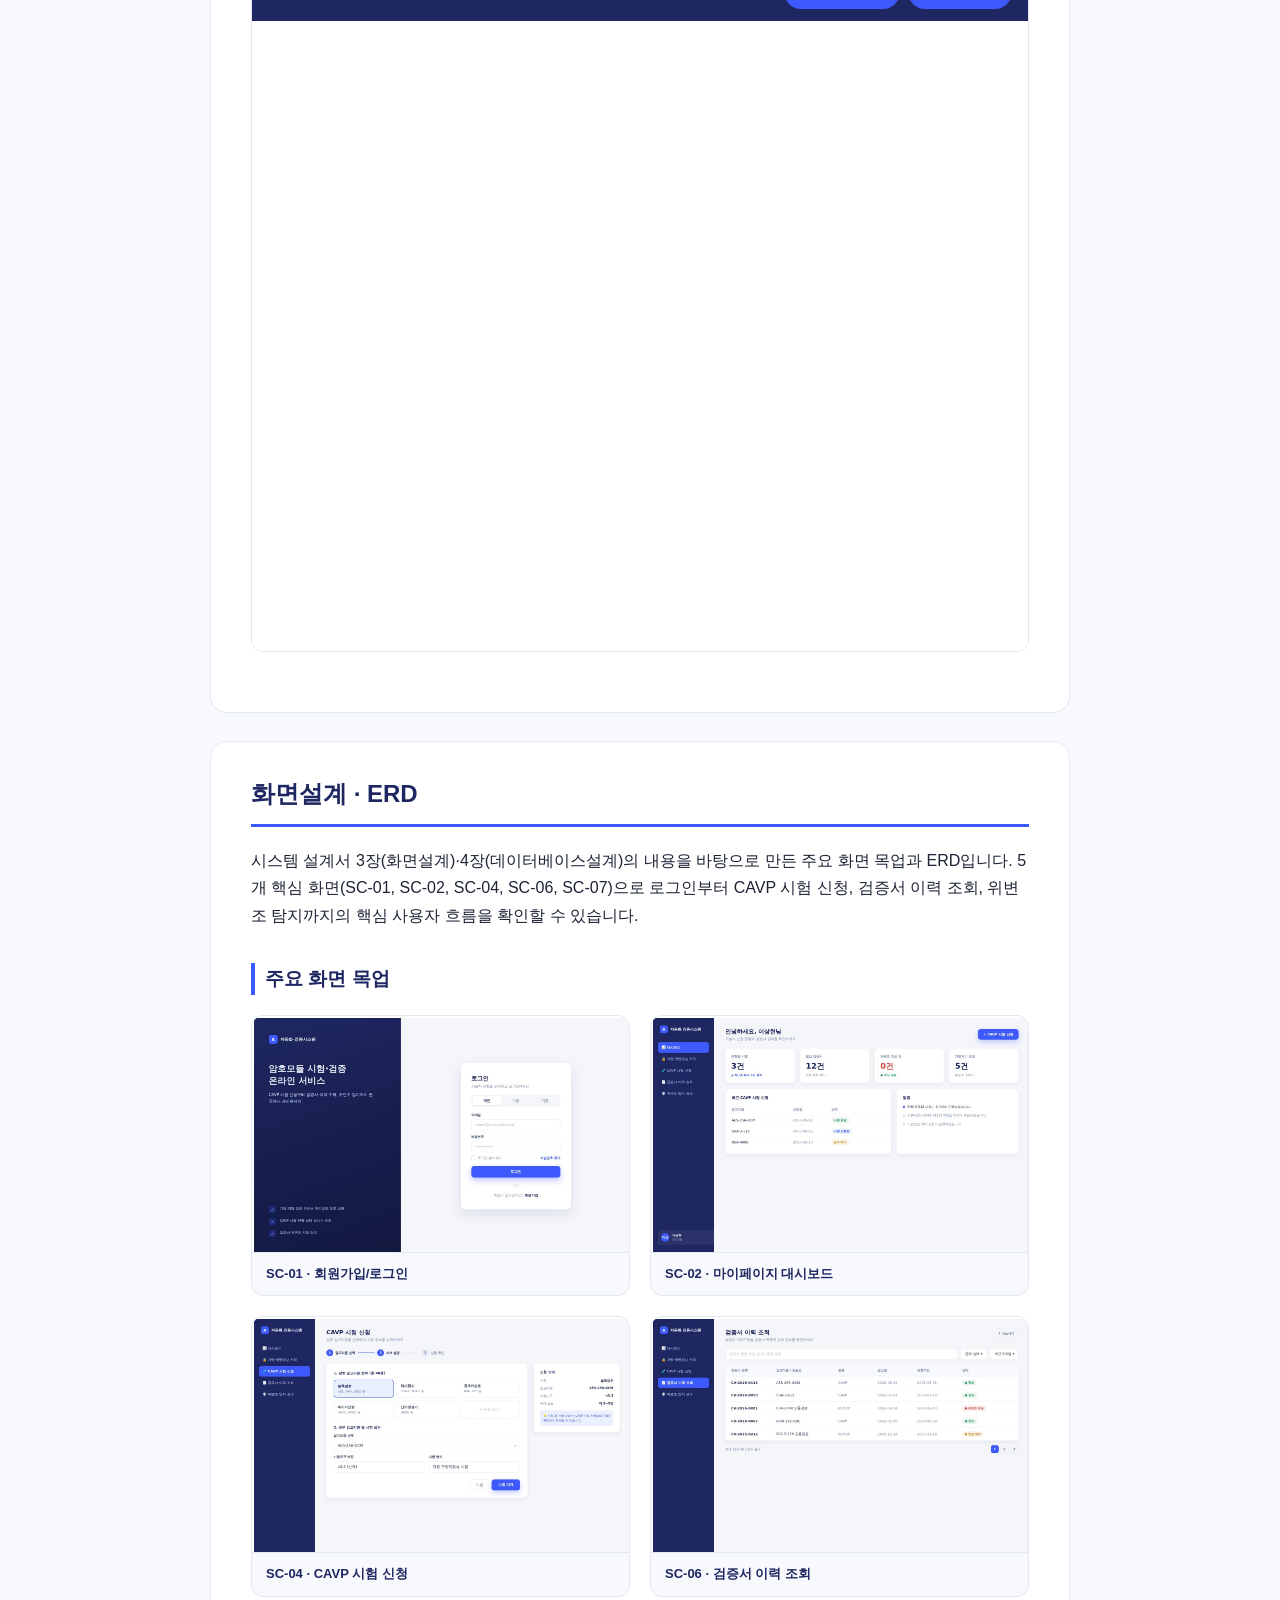
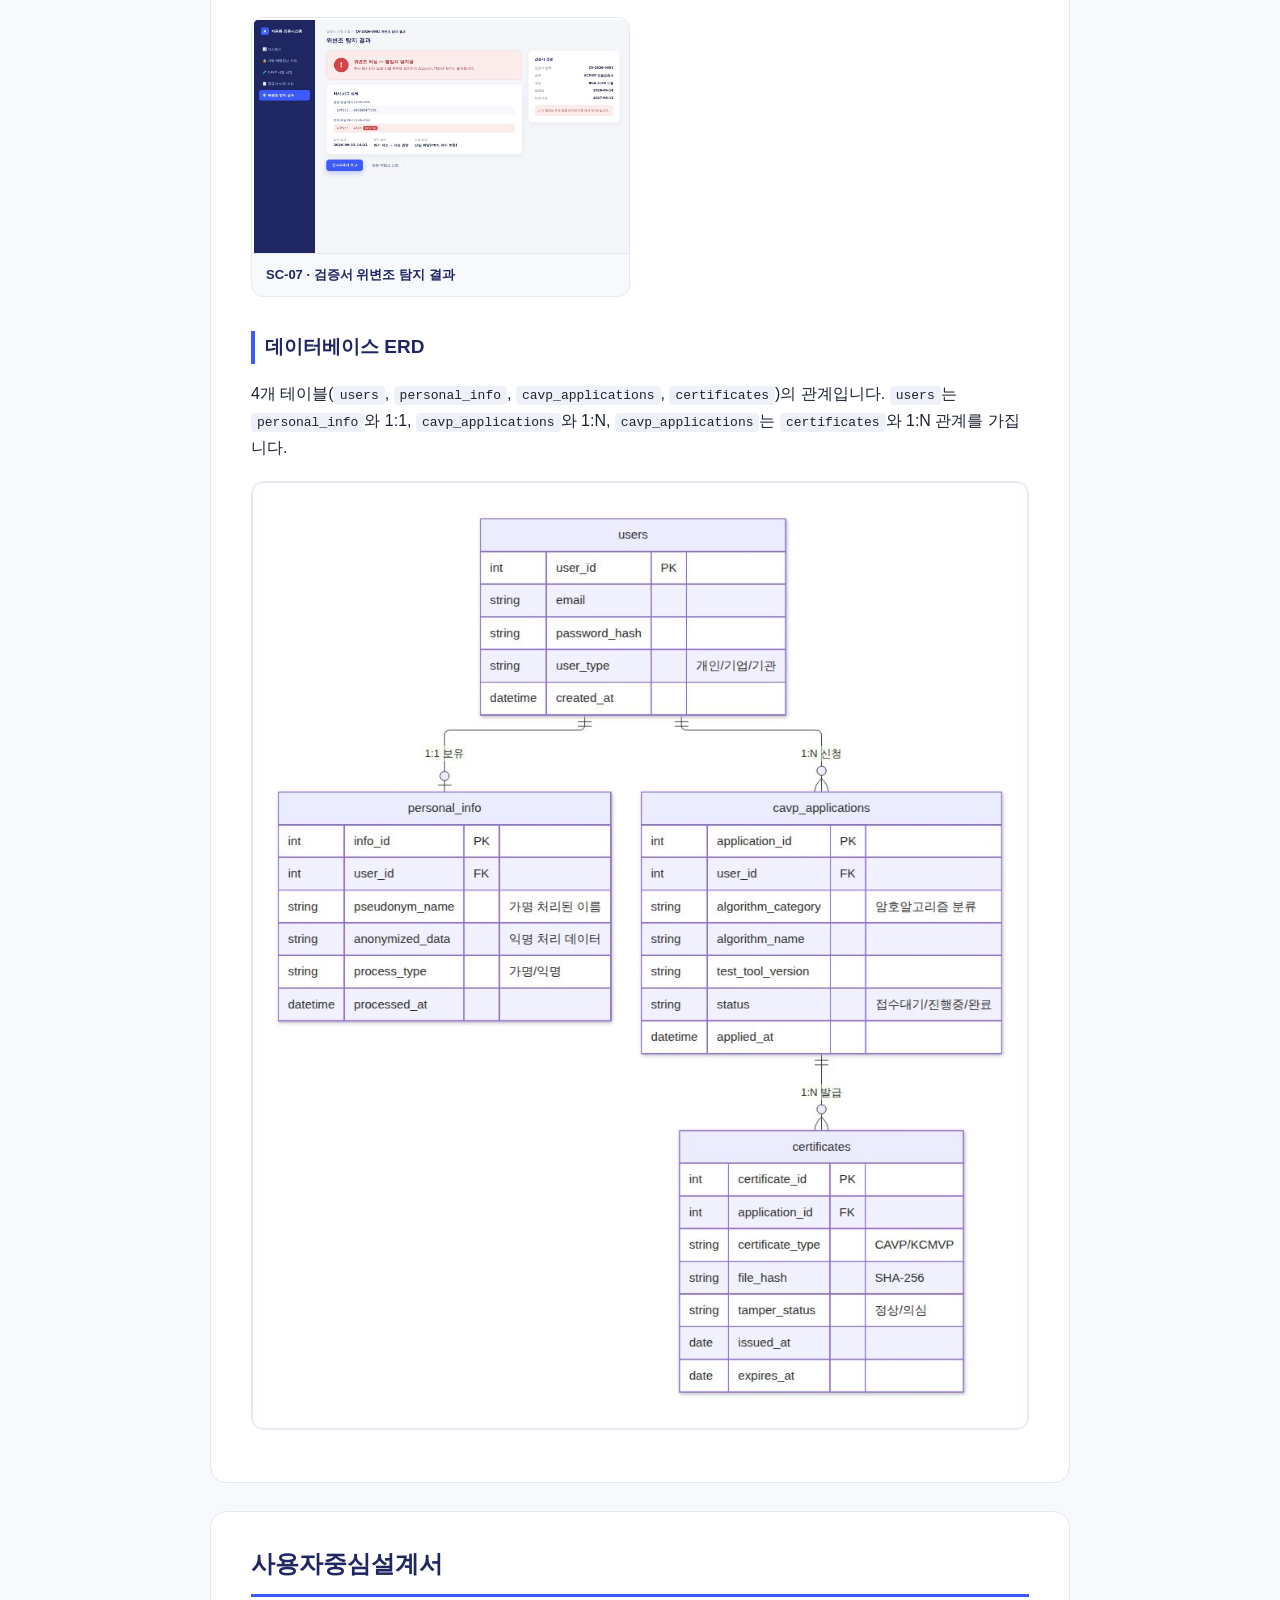
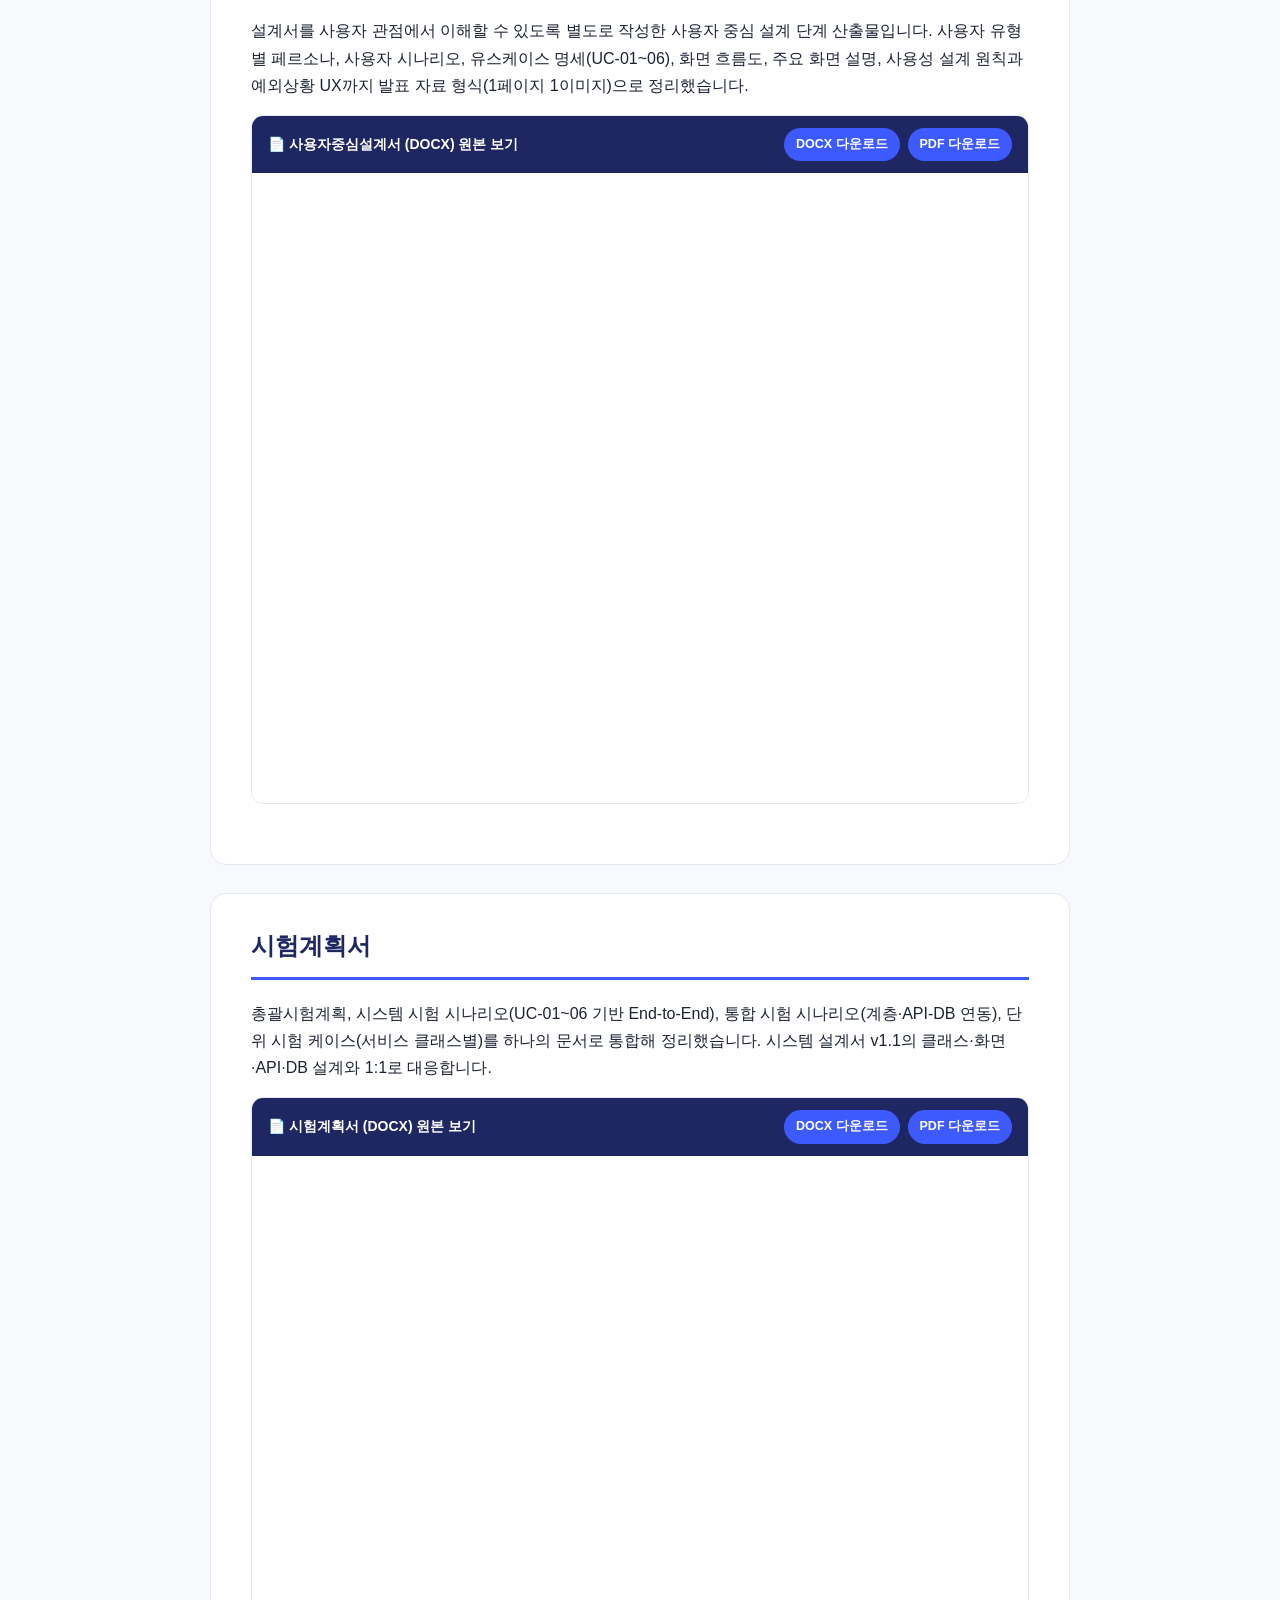
==== commit e564a9c1: "feat: 시험 진척도 대시보드를 GitHub Pages 탭으로 게시하고 CI 실행마다 자동 반영 Co-Authored-By: Claude Sonnet 5.5 <noreply@an" ====
--- a/index.html
+++ b/index.html
@@ -240,6 +240,7 @@
 <a href="#screen-design">화면설계 · ERD</a>
 <a href="#ucd">사용자중심설계서</a>
 <a href="#testplan">시험계획서</a>
+<a href="#tracker">시험 진척도</a>
 <a href="#rfp">원본 과업지시서</a>
 </nav>
 <main>
@@ -949,6 +950,19 @@
     <div class="doc-embed-actions"><a class="dl-btn" href="assets/original/testplan.docx" download>DOCX 다운로드</a><a class="dl-btn" href="assets/pdf/testplan.pdf" download>PDF 다운로드</a></div>
   </div>
   <iframe class="doc-frame" src="assets/pdf/testplan.pdf" loading="lazy"></iframe>
+</div>
+
+</section>
+
+<section id="tracker" class="doc-section">
+<h1>시험·개발 진척도</h1>
+<p>테스트(CI)가 실행될 때마다 결과를 자동으로 반영하는 실시간 대시보드입니다. 케이스별 통과/구현 전(Red)/실패 현황, 화면·요구사항별 진척, 실행 추이를 확인할 수 있고, 시험 관리 엑셀 원본도 내려받을 수 있습니다. (CI 실행 후 1~2분 내 갱신)</p>
+<div class="doc-embed">
+  <div class="doc-embed-bar">
+    <span class="doc-embed-label">📊 시험 관리 엑셀 · 진척도 대시보드</span>
+    <div class="doc-embed-actions"><a class="dl-btn" href="assets/tracker/test-tracker.xlsx" download>엑셀(XLSX) 다운로드</a><a class="dl-btn" href="assets/tracker/dashboard.html" target="_blank" rel="noopener">새 창에서 열기</a></div>
+  </div>
+  <iframe class="doc-frame" src="assets/tracker/dashboard.html" loading="lazy" style="height:85vh"></iframe>
 </div>
 
 </section>
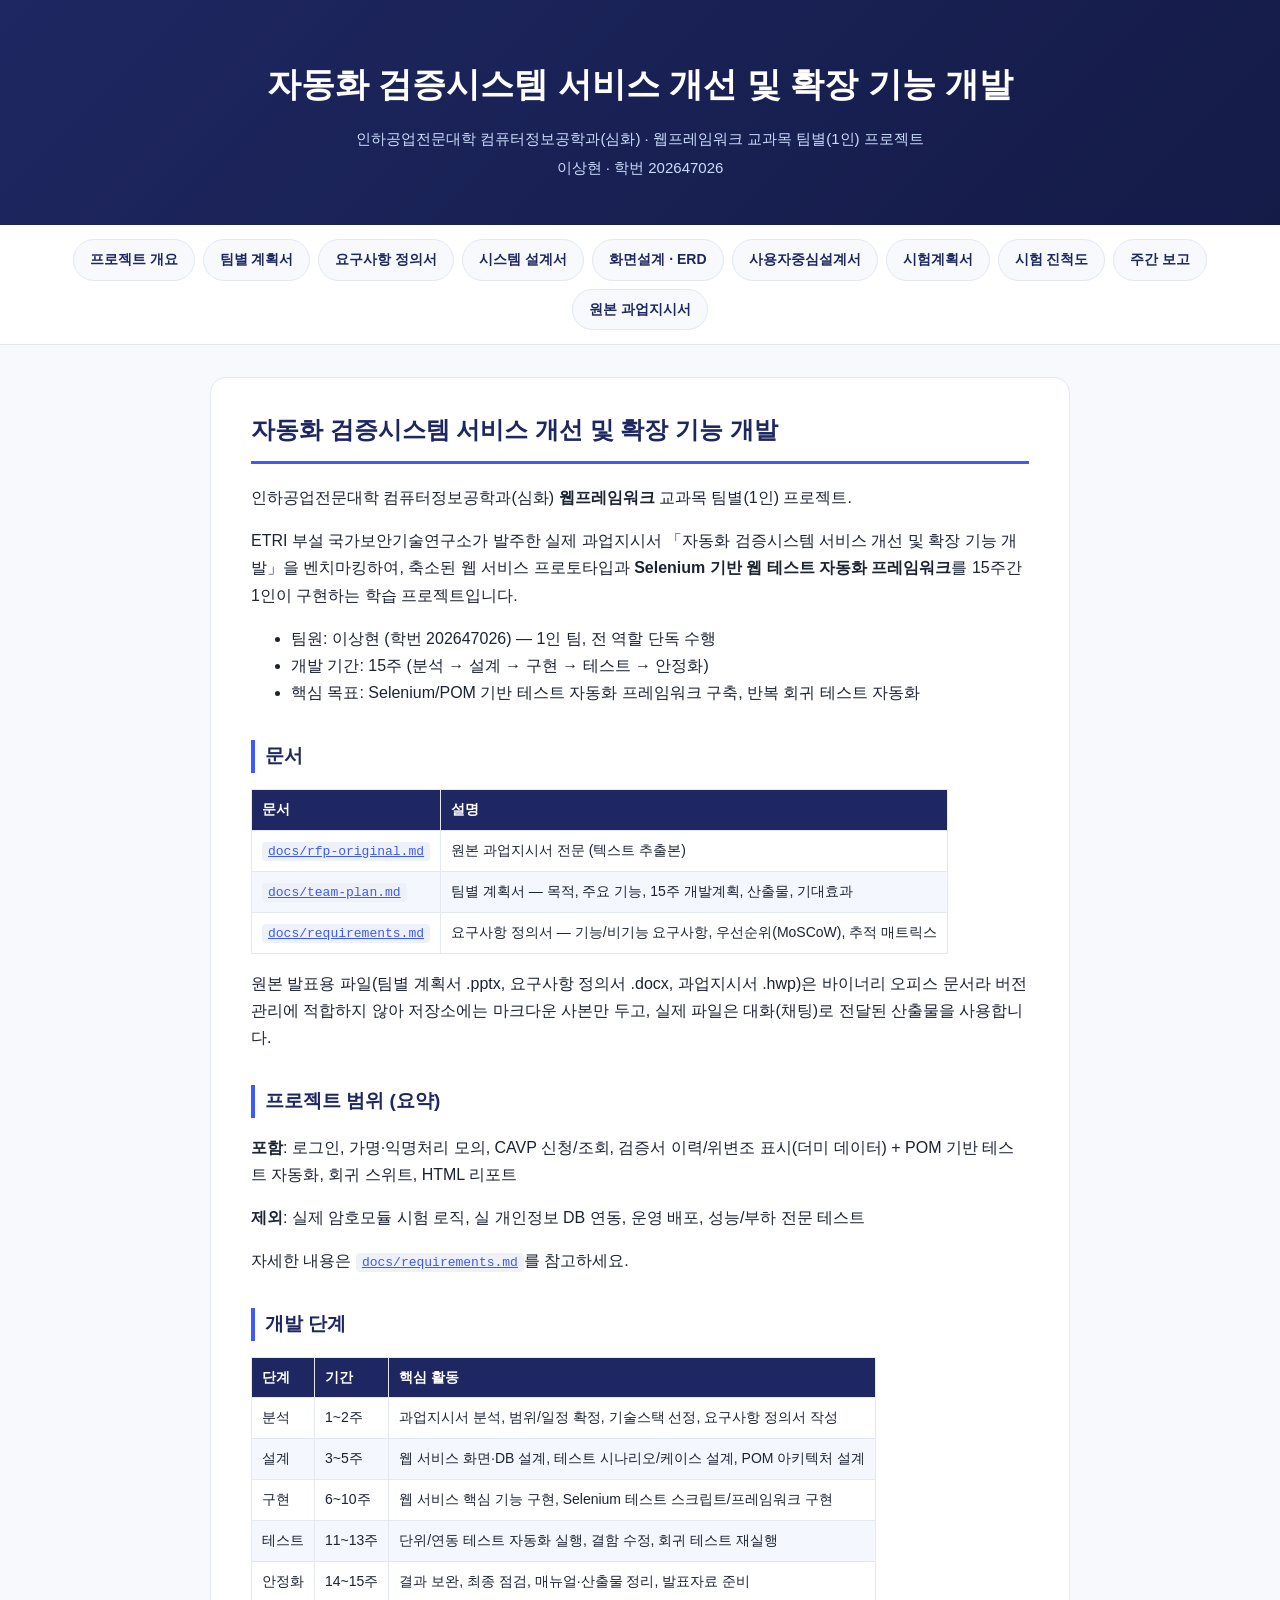
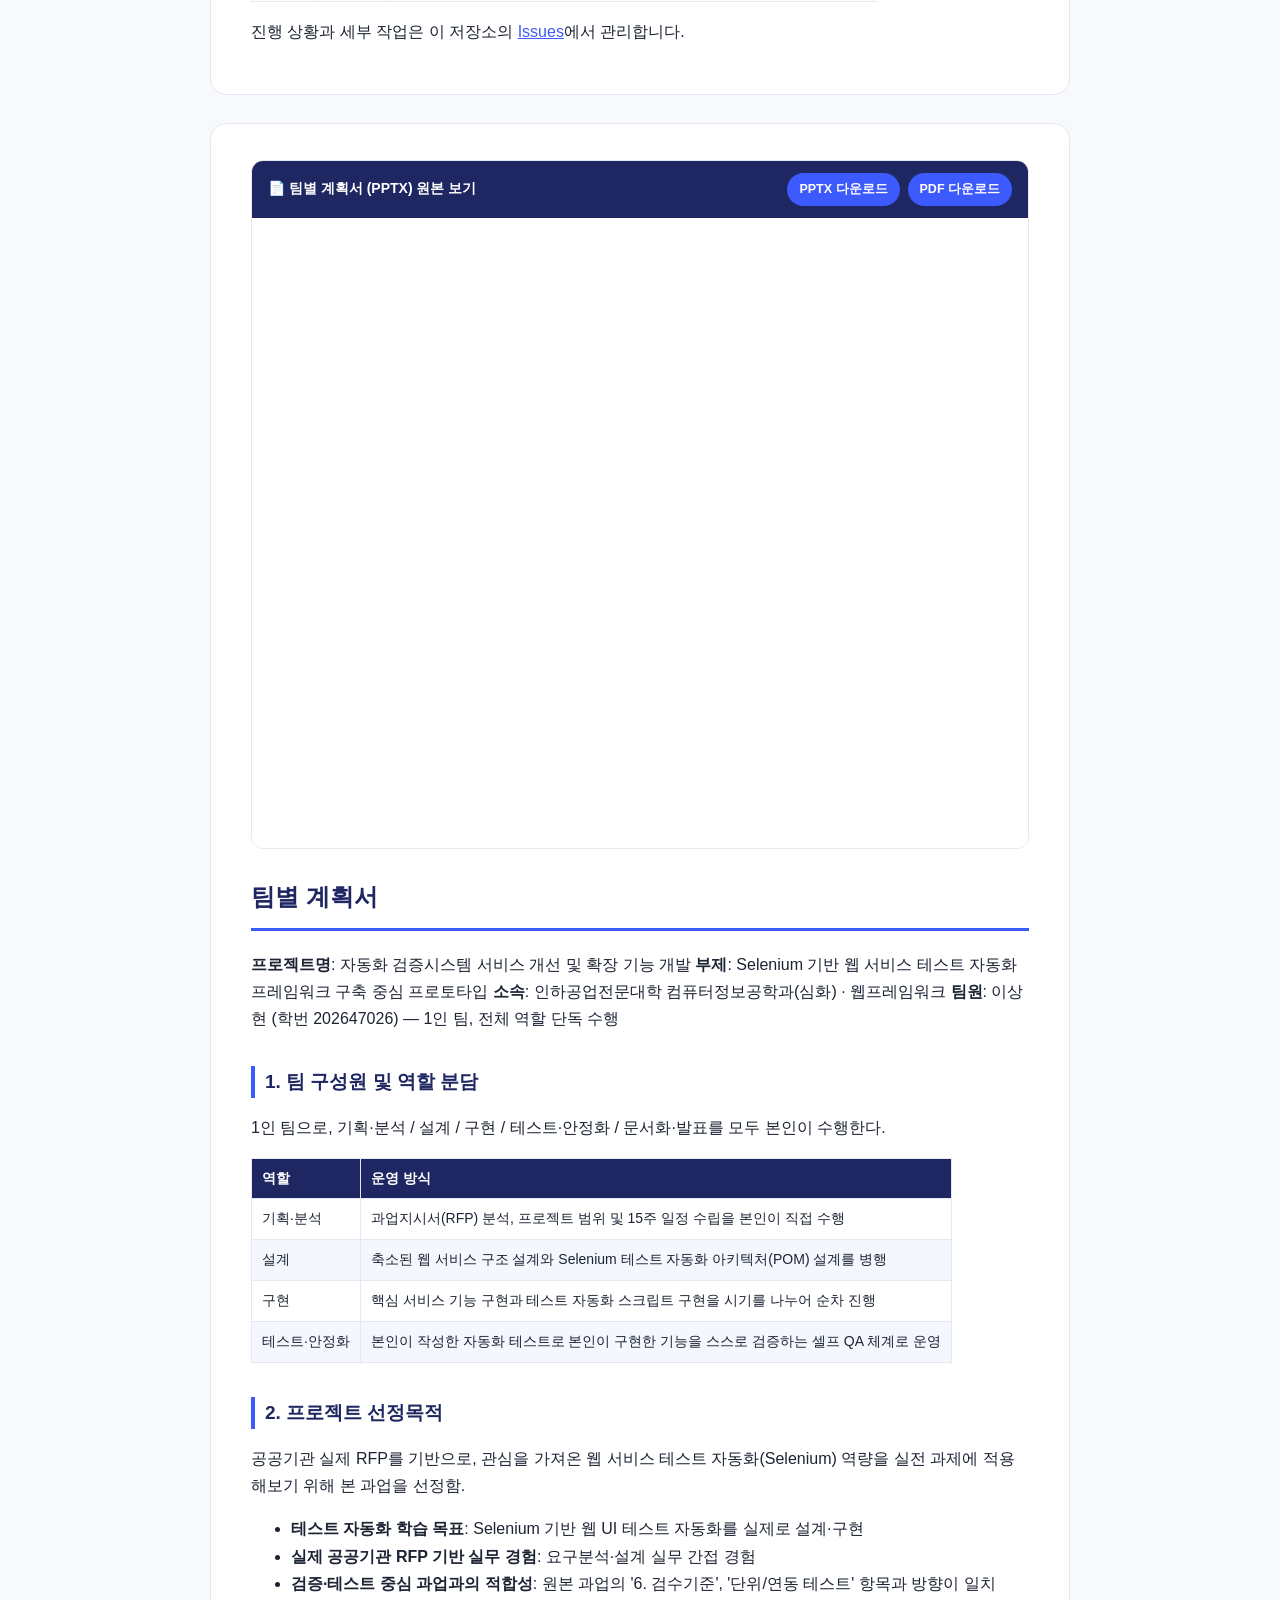
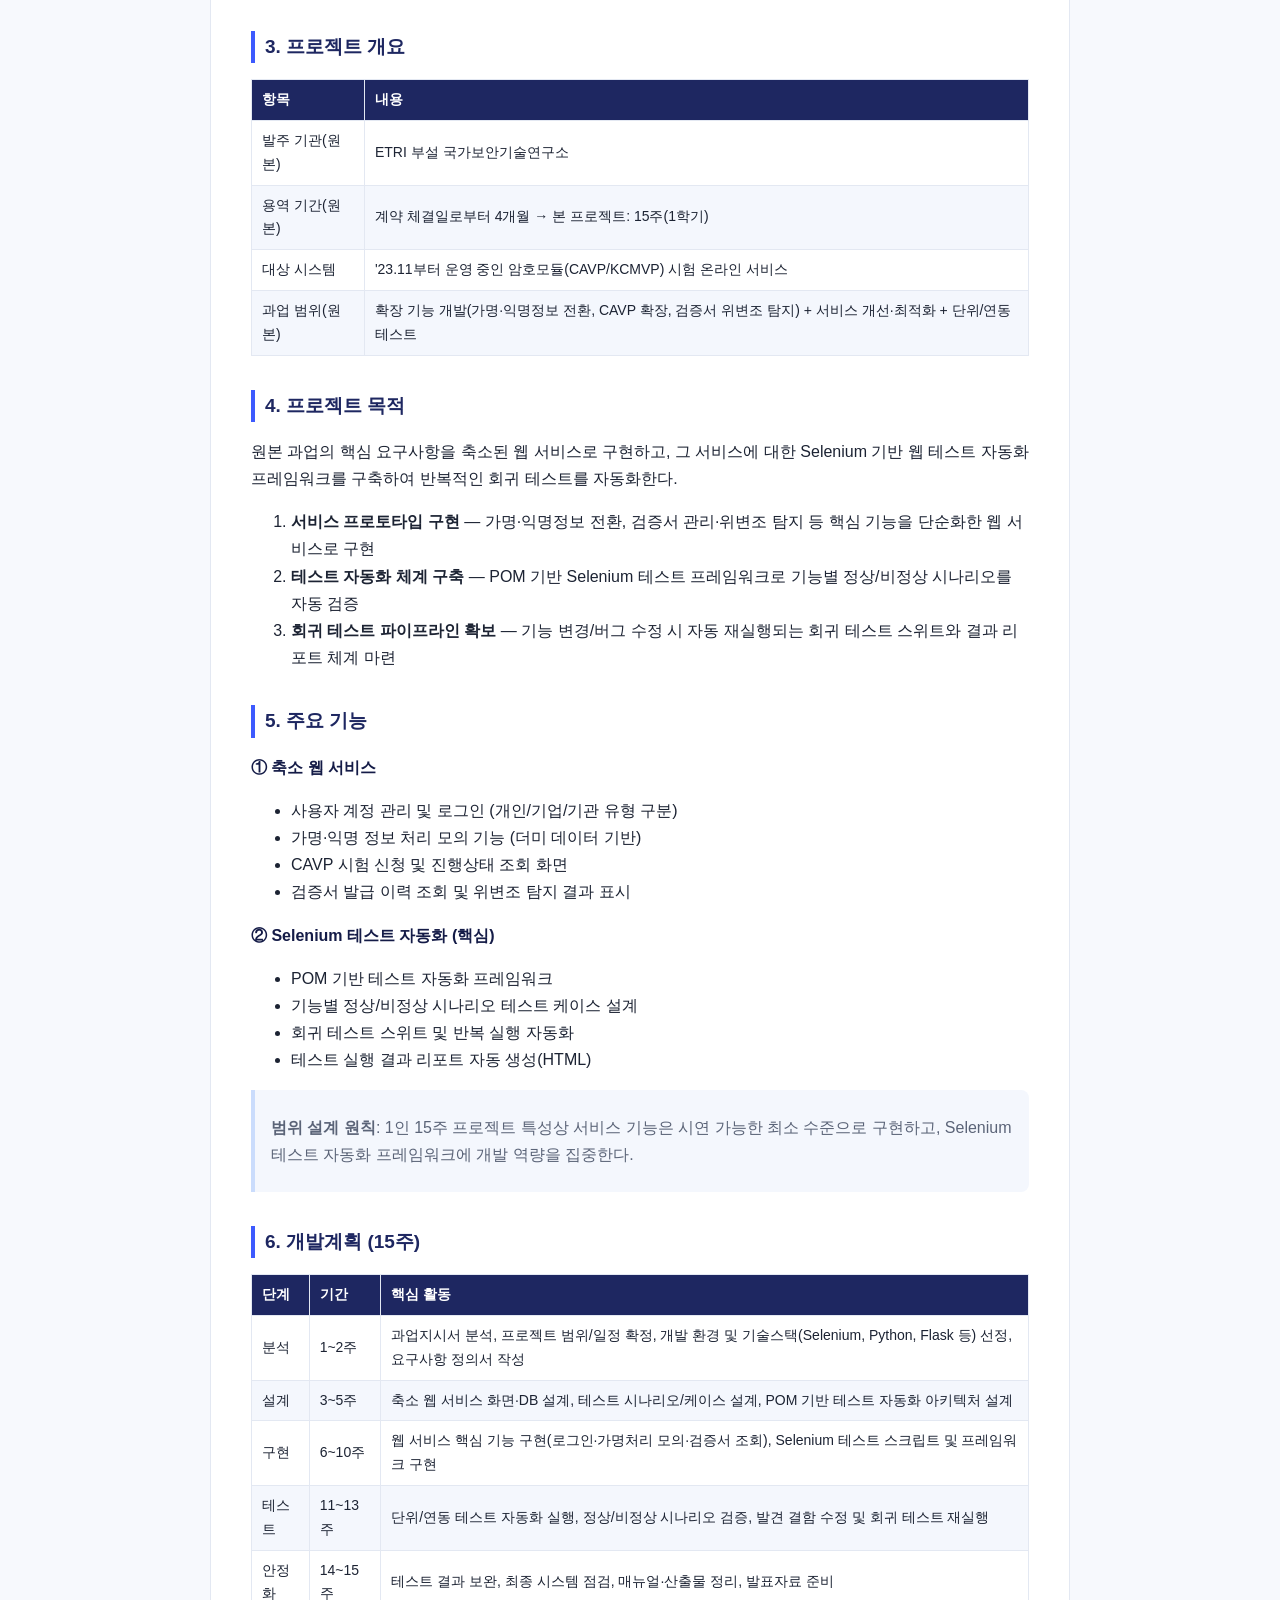
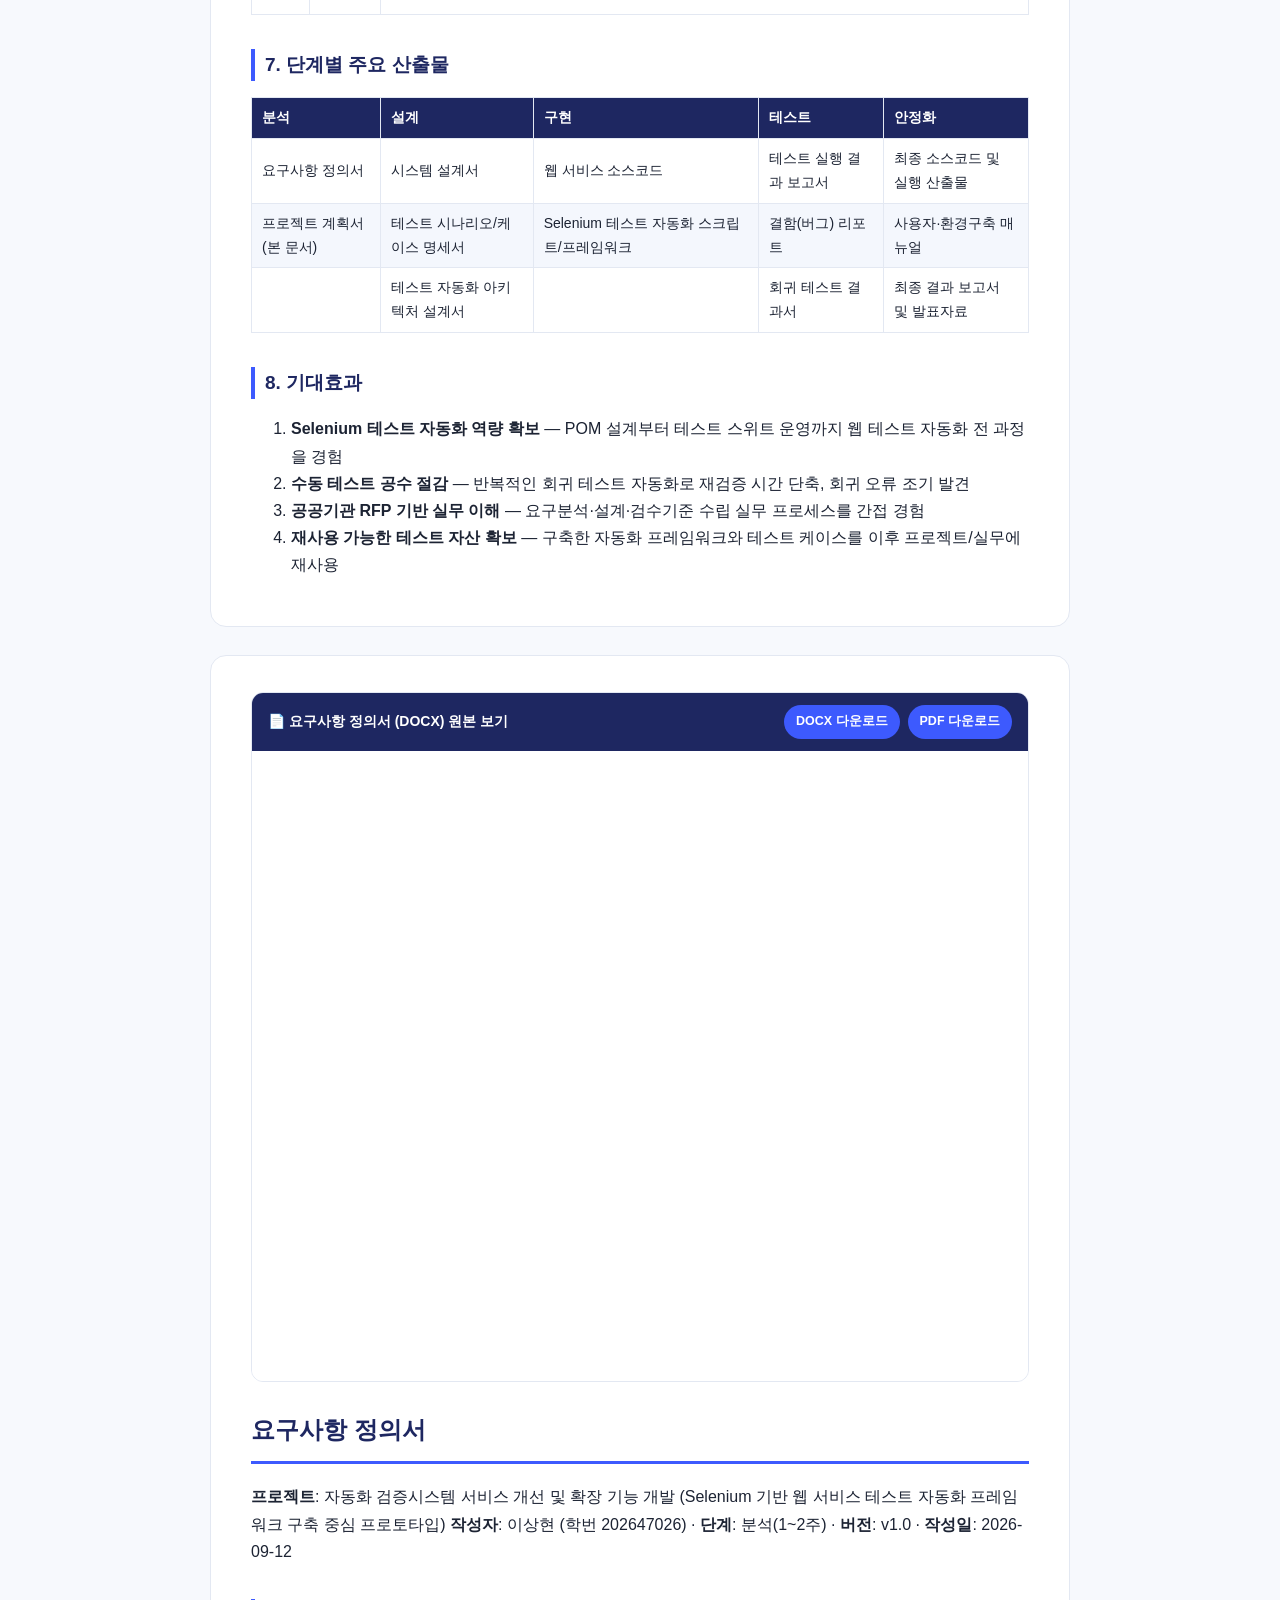
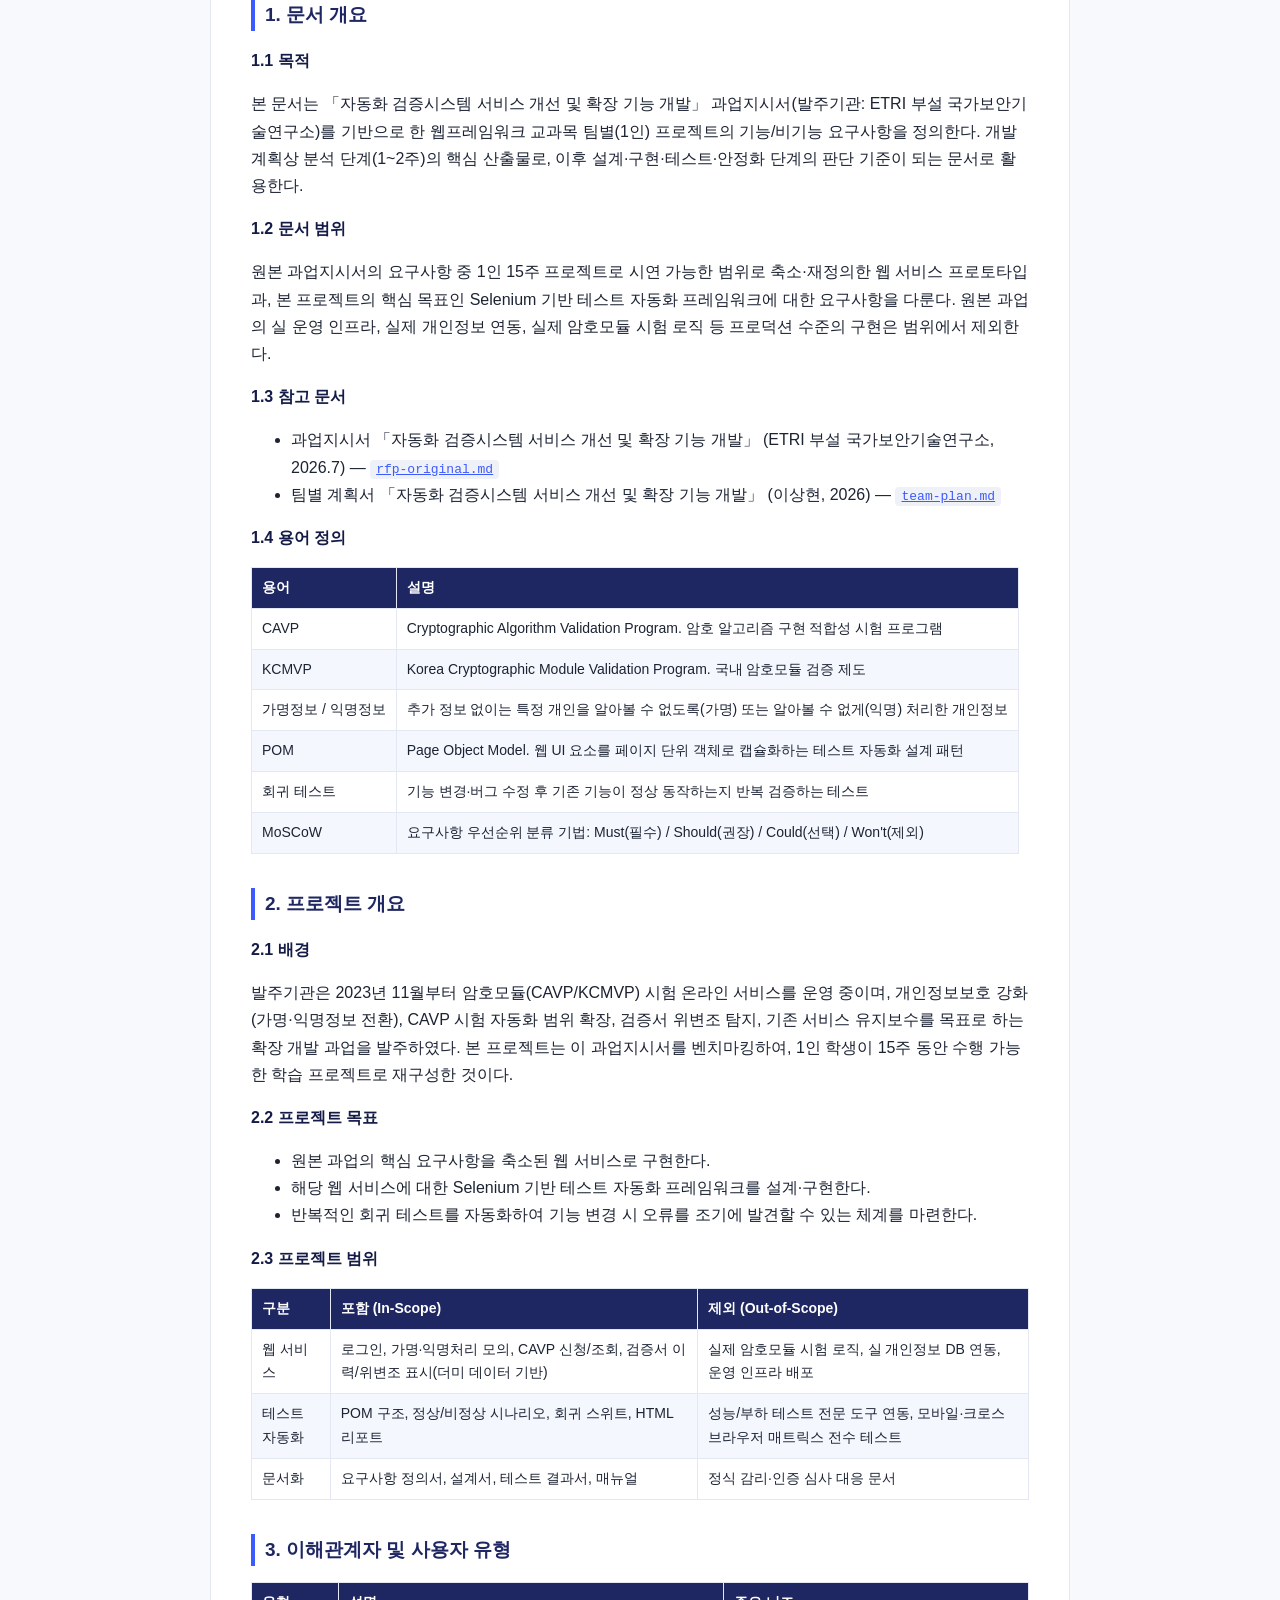
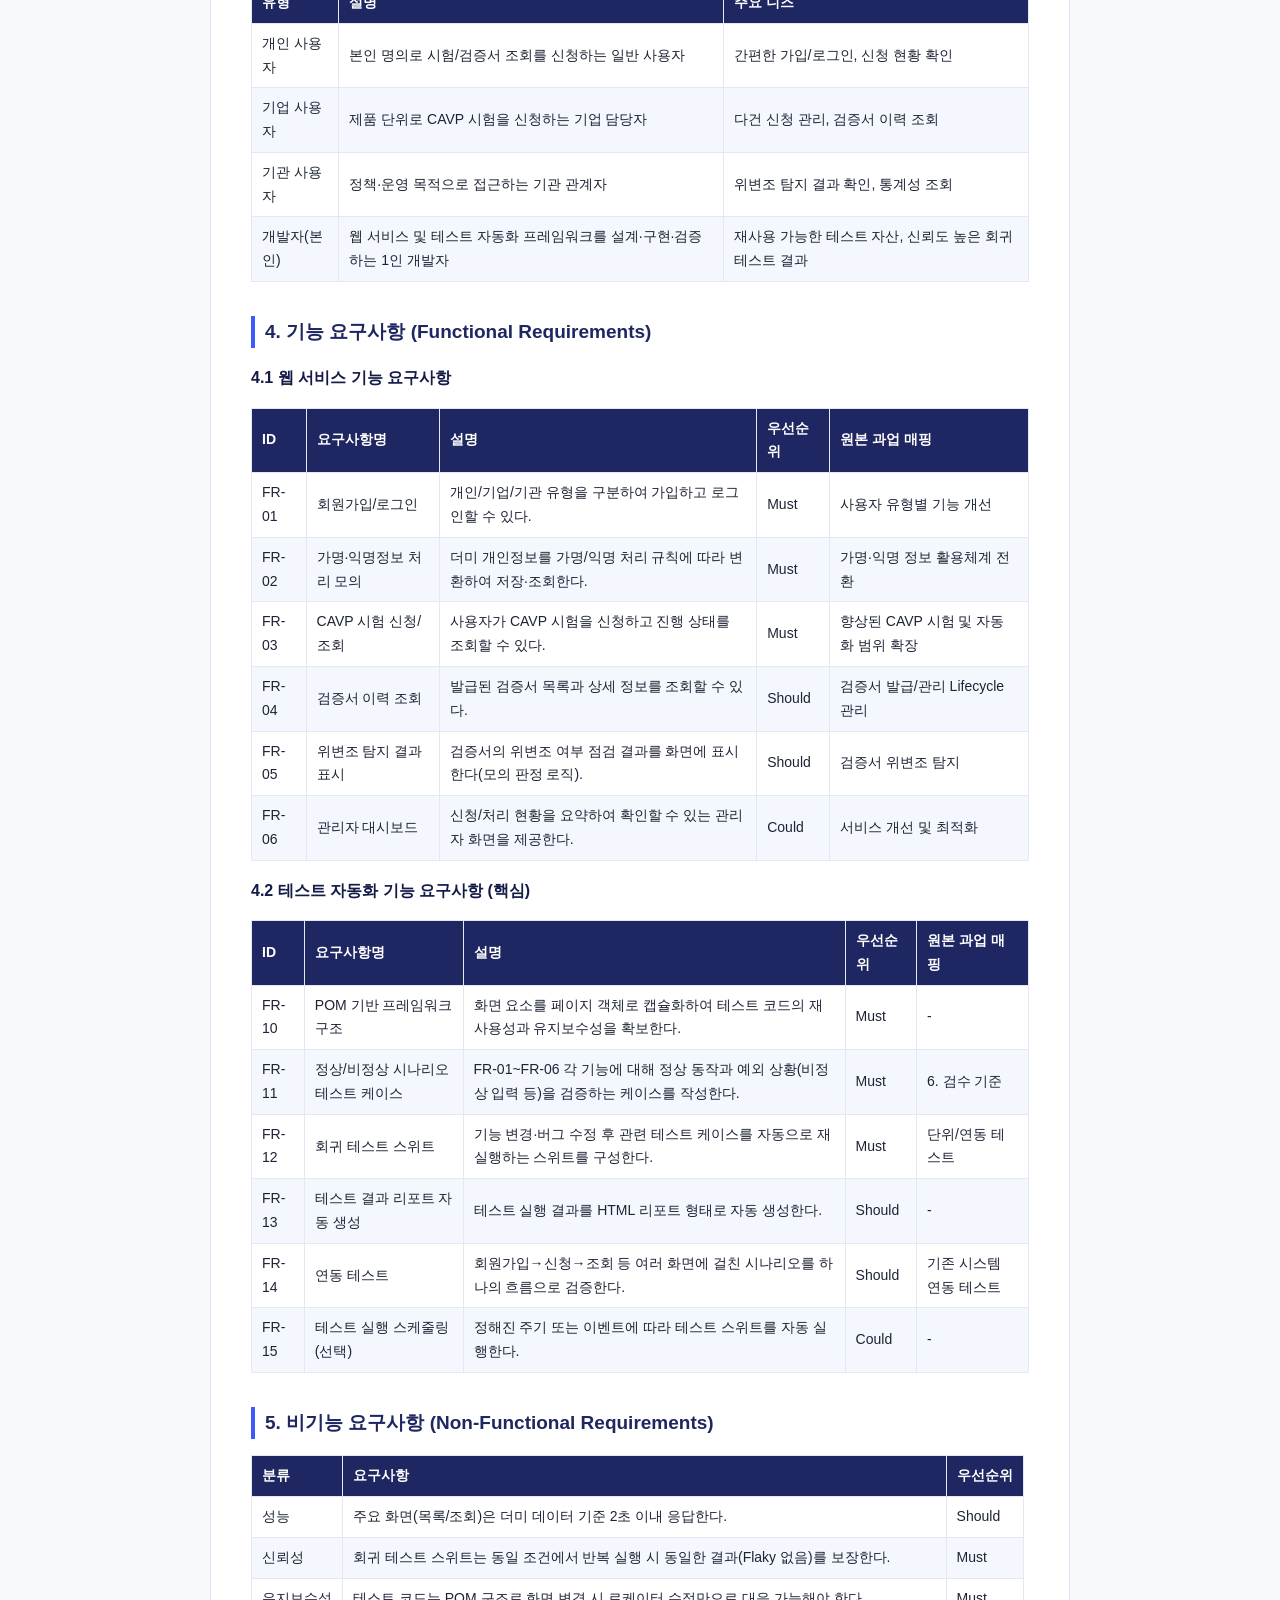
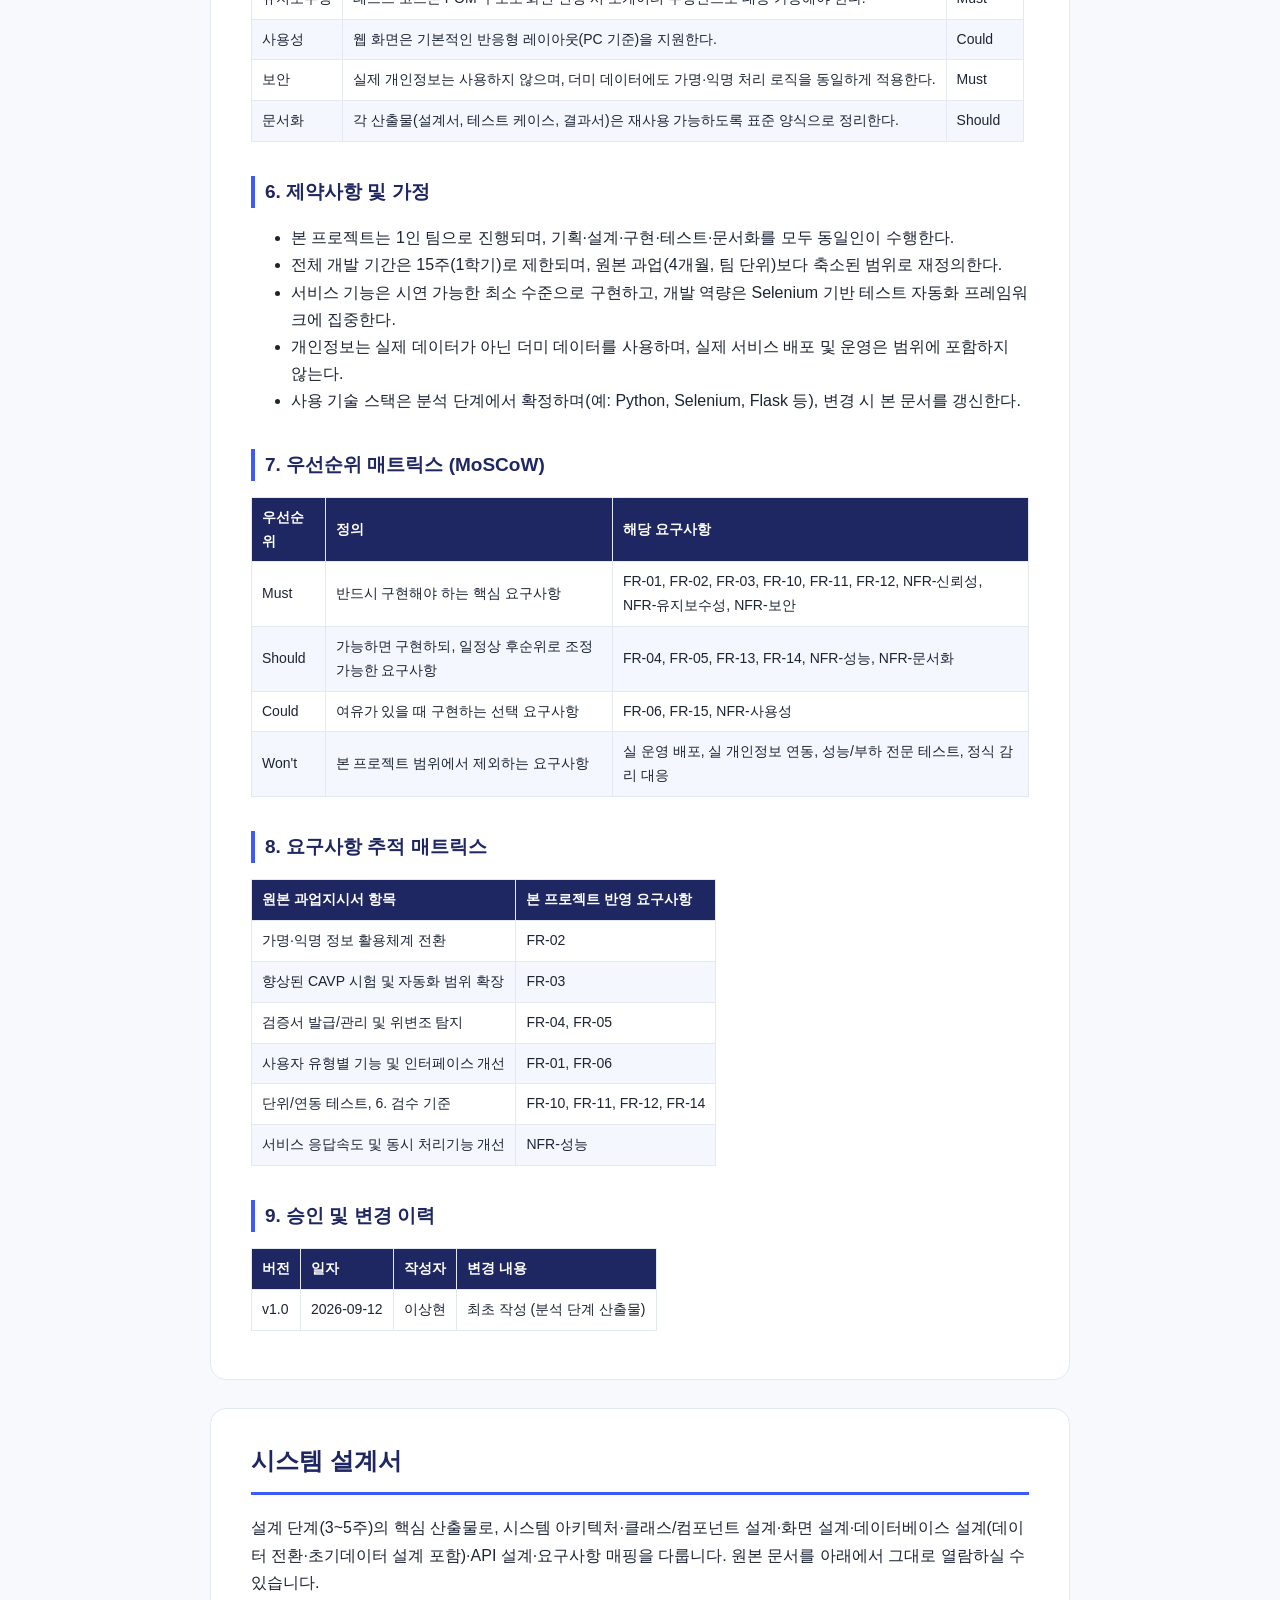
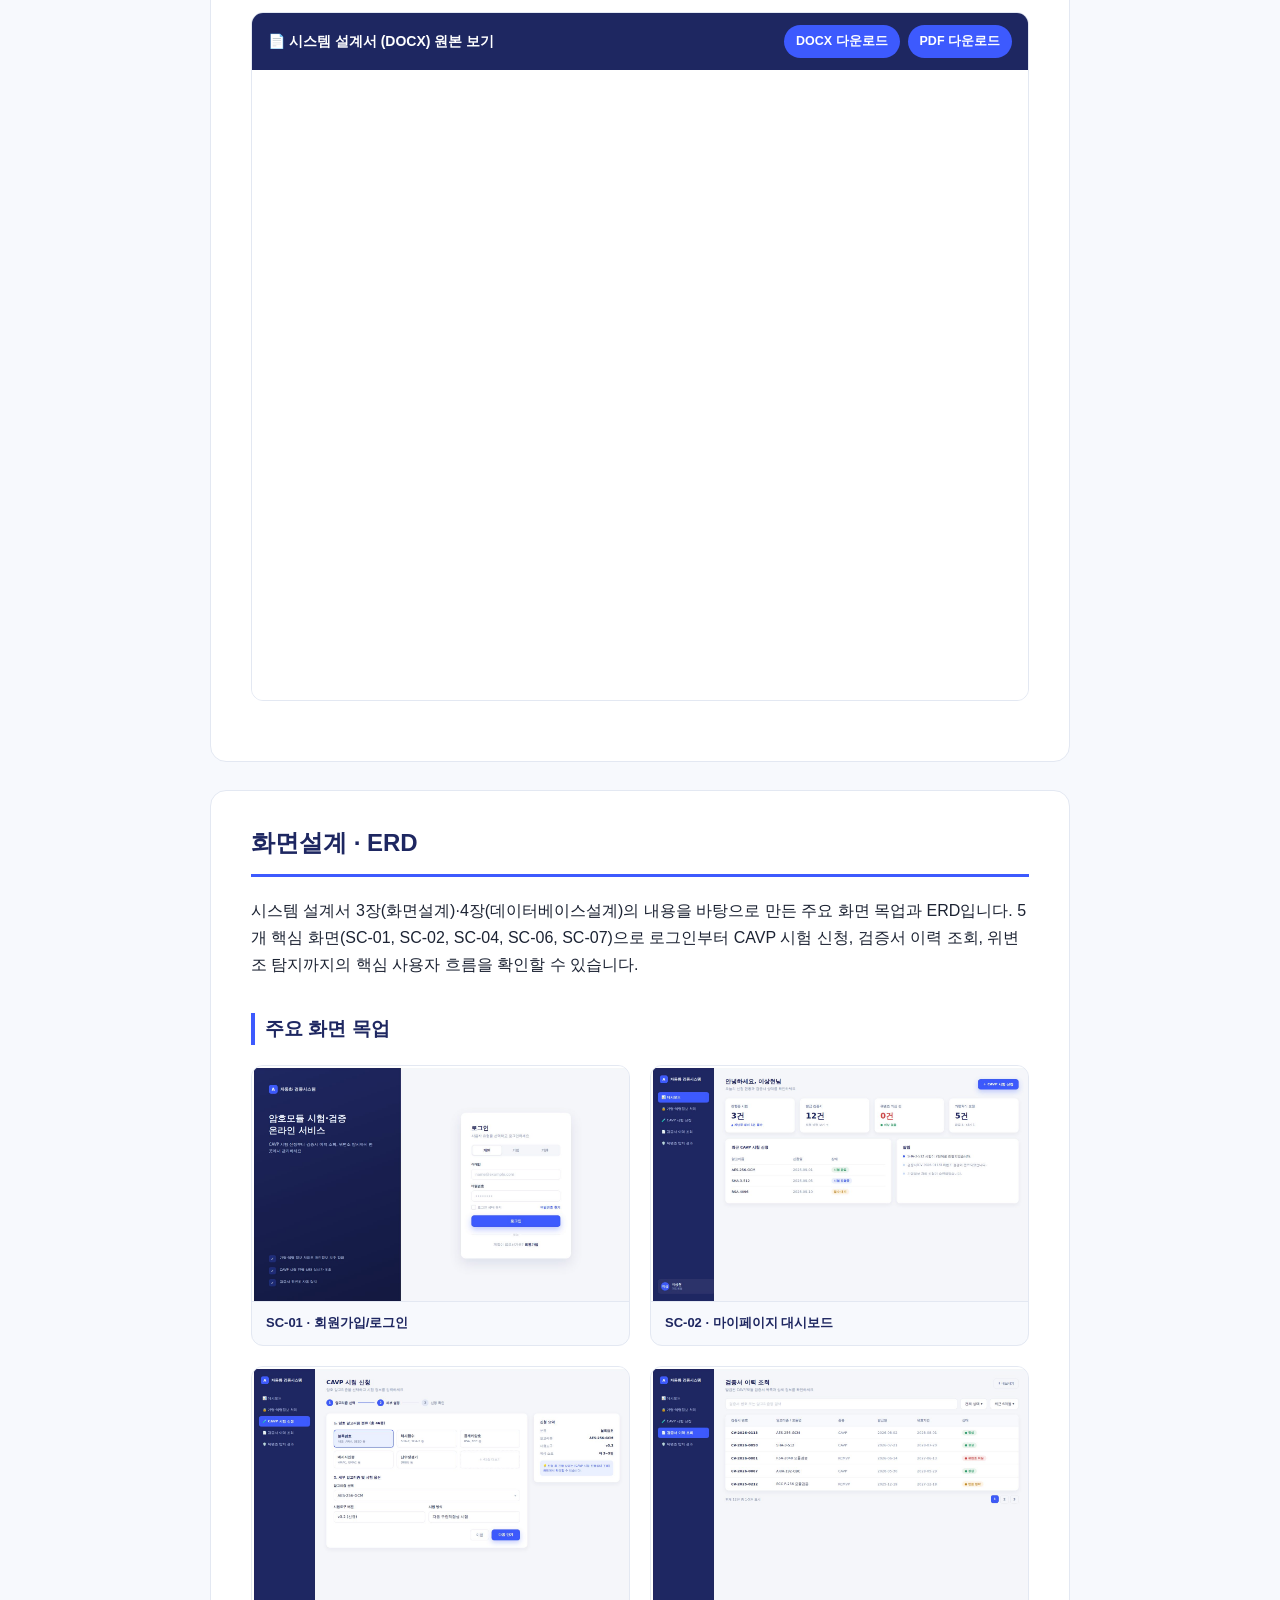
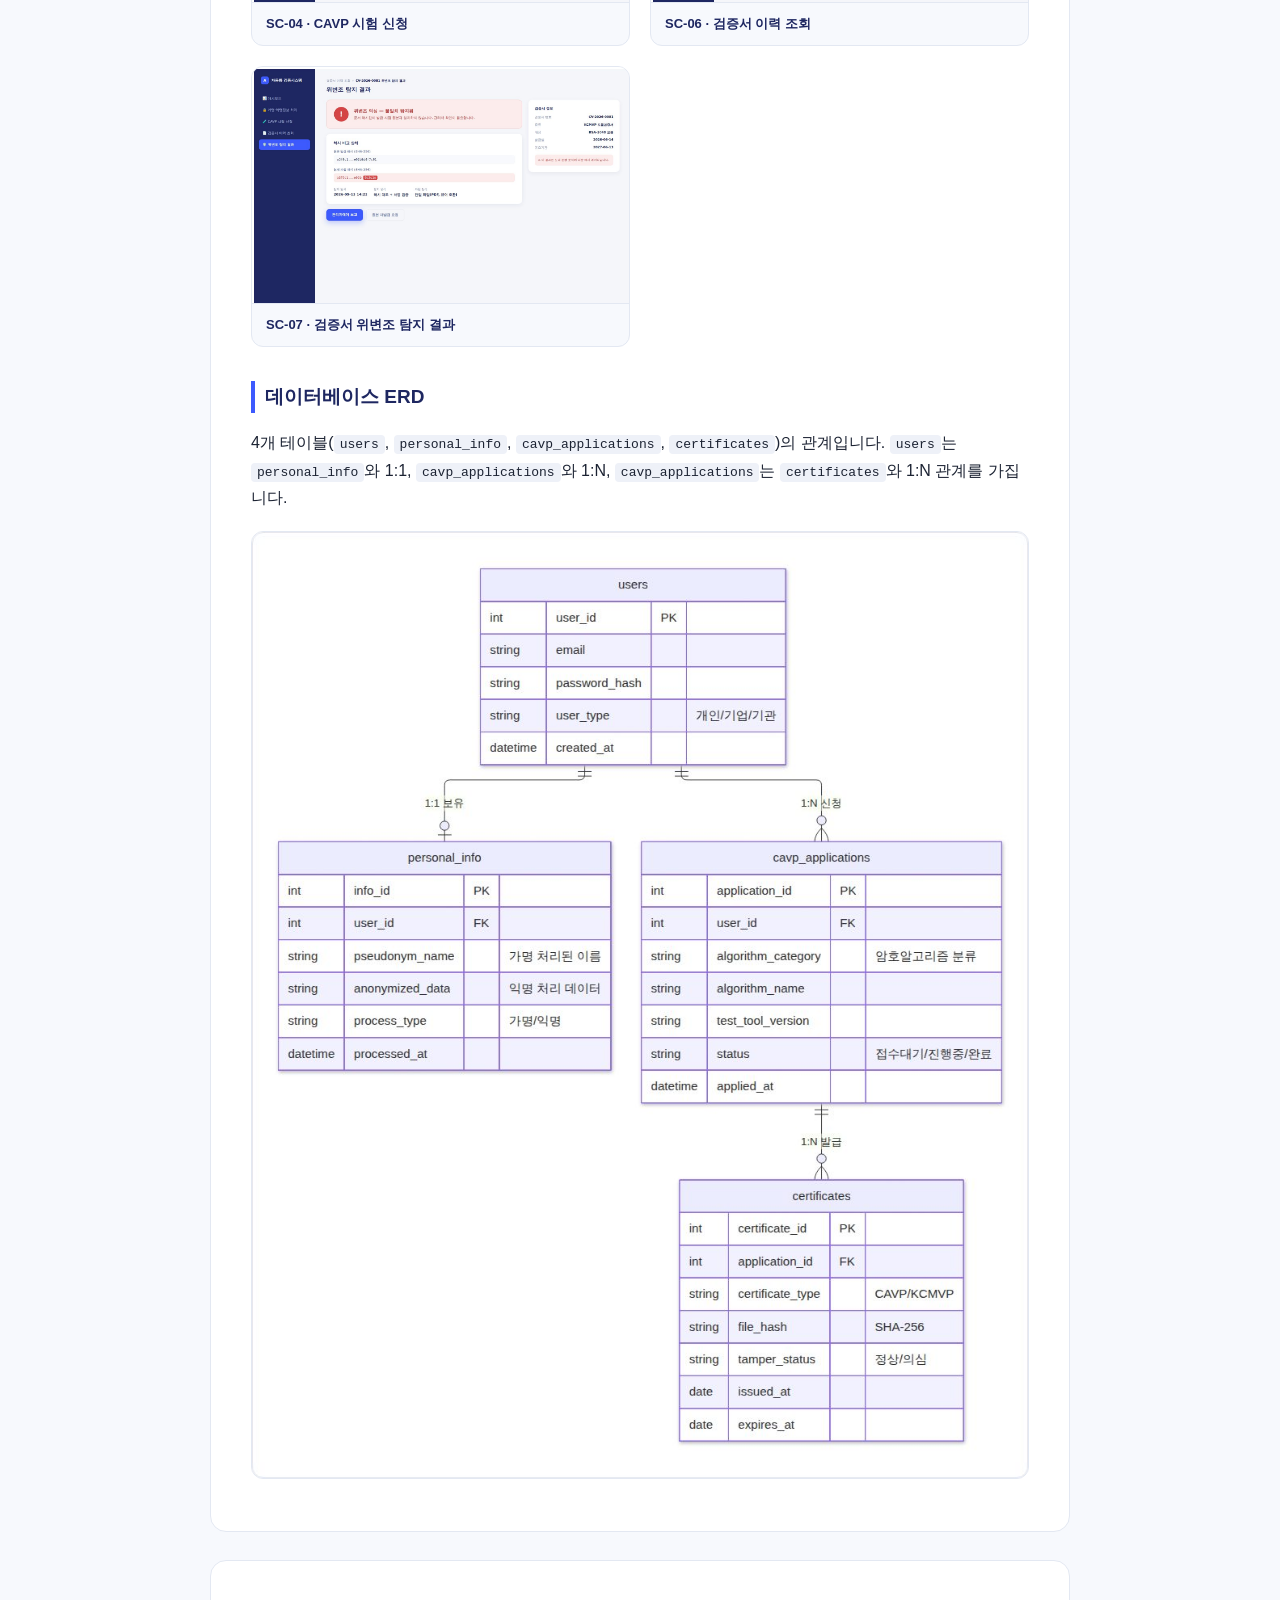
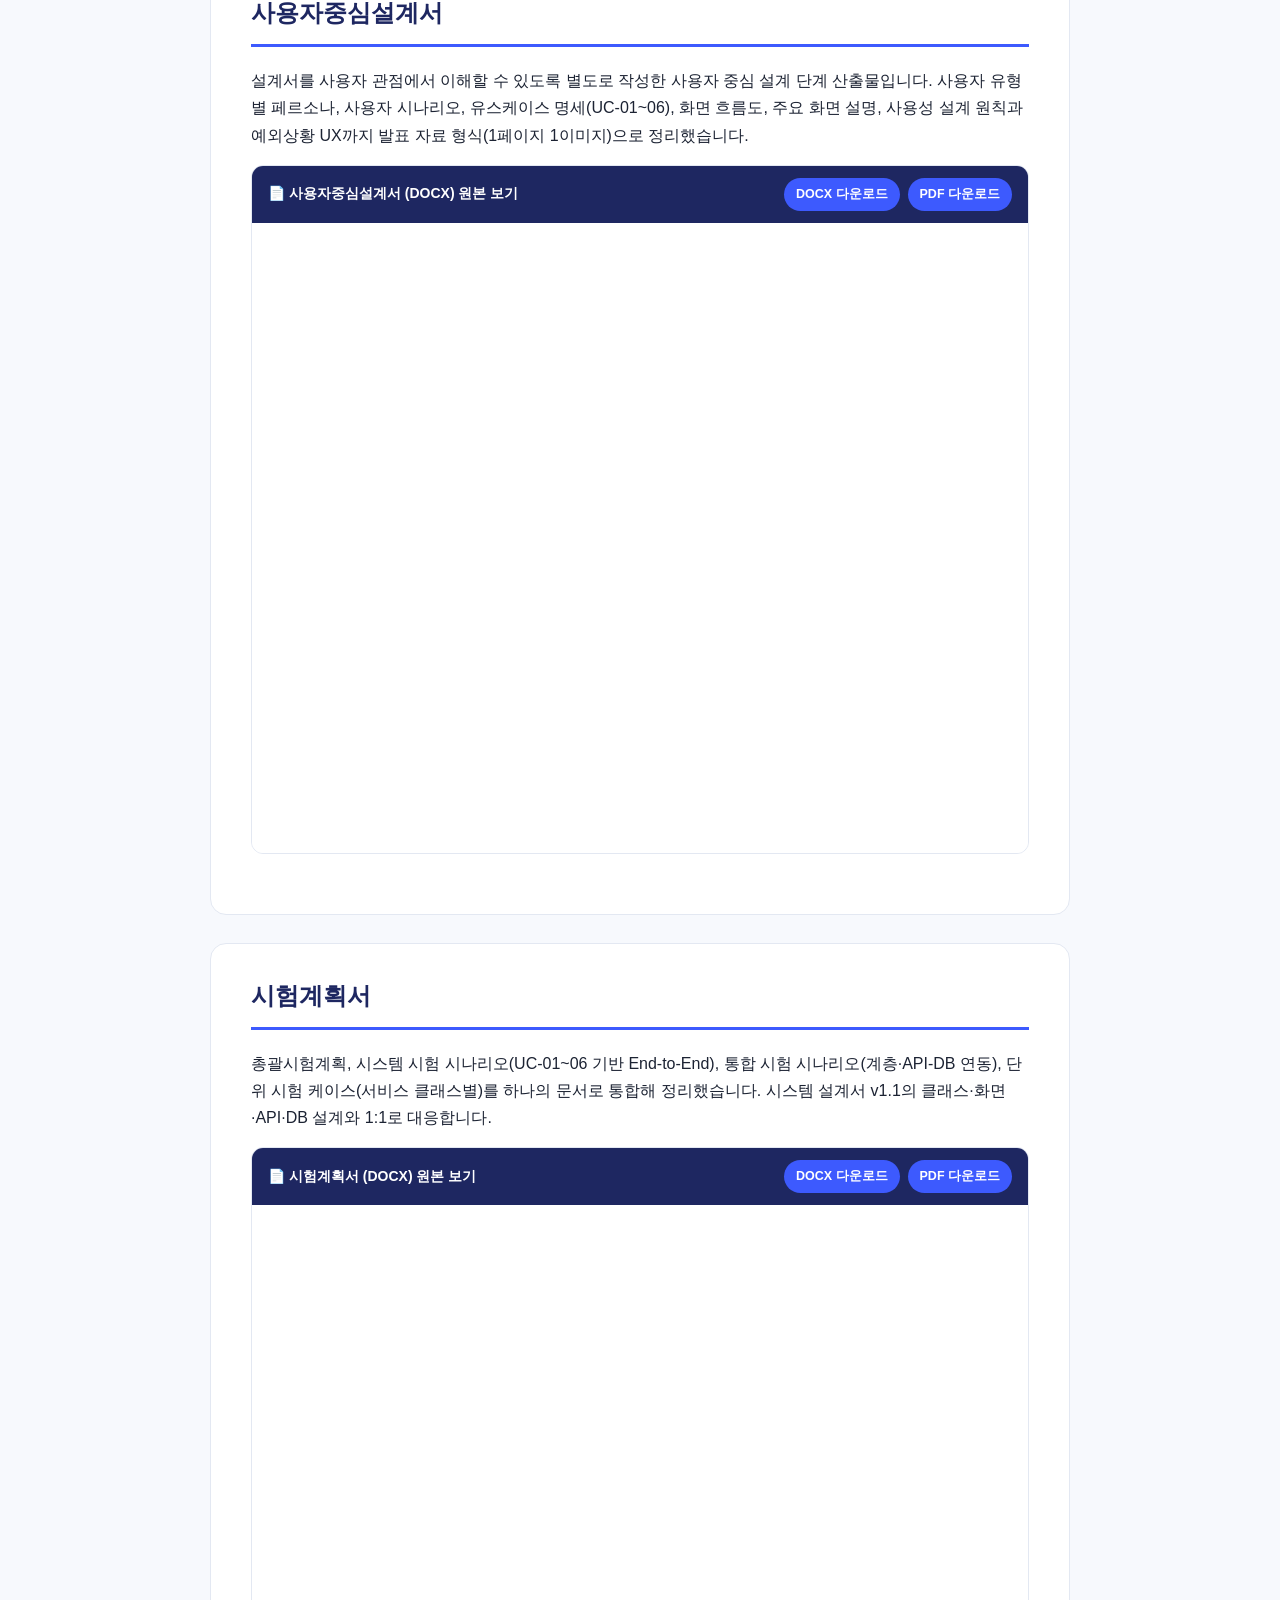
==== commit 8a83a7ed: "docs: 주간 보고 섹션 추가 (PPTX·PDF, 첨부 1~7 포함) Co-Authored-By: Claude Sonnet 5.5 <noreply@anthropic.com> Cl" ====
--- a/index.html
+++ b/index.html
@@ -241,6 +241,7 @@
 <a href="#ucd">사용자중심설계서</a>
 <a href="#testplan">시험계획서</a>
 <a href="#tracker">시험 진척도</a>
+<a href="#weekly">주간 보고</a>
 <a href="#rfp">원본 과업지시서</a>
 </nav>
 <main>
@@ -960,9 +961,23 @@
 <div class="doc-embed">
   <div class="doc-embed-bar">
     <span class="doc-embed-label">📊 시험 관리 엑셀 · 진척도 대시보드</span>
-    <div class="doc-embed-actions"><a class="dl-btn" href="assets/tracker/test-tracker.xlsx" download>엑셀(XLSX) 다운로드</a><a class="dl-btn" href="assets/tracker/dashboard.html" target="_blank" rel="noopener">새 창에서 열기</a></div>
+    <div class="doc-embed-actions"><a class="dl-btn" href="assets/tracker/test-tracker.xlsx" download>엑셀(XLSX) 다운로드</a><a class="dl-btn" href="assets/tracker/dashboard.html?t=1" onclick="this.href='assets/tracker/dashboard.html?t='+Date.now()" target="_blank" rel="noopener">새 창에서 열기</a></div>
   </div>
-  <iframe class="doc-frame" src="assets/tracker/dashboard.html" loading="lazy" style="height:85vh"></iframe>
+  <iframe class="doc-frame" id="tracker-frame" src="assets/tracker/dashboard.html" loading="lazy" style="height:85vh"></iframe>
+  <script>document.getElementById("tracker-frame").src="assets/tracker/dashboard.html?t="+Date.now();</script>
+</div>
+
+</section>
+
+<section id="weekly" class="doc-section">
+<h1>주간 보고</h1>
+<p>1~5단계(로그인·가입, 대시보드, 시험 신청, 진행상태·심사, 공격 시험) 진행 결과 보고 자료입니다. 개발 진도, 시험·품질 현황, 결함 15건의 원인과 조치, 위험도 높음 결함 7건의 수정 전·후 화면(첨부 1~7)을 담았습니다.</p>
+<div class="doc-embed">
+  <div class="doc-embed-bar">
+    <span class="doc-embed-label">📄 주간 보고 (PPTX) 원본 보기</span>
+    <div class="doc-embed-actions"><a class="dl-btn" href="assets/original/weekly-report.pptx" download>PPTX 다운로드</a><a class="dl-btn" href="assets/pdf/weekly-report.pdf" download>PDF 다운로드</a></div>
+  </div>
+  <iframe class="doc-frame" src="assets/pdf/weekly-report.pdf" loading="lazy"></iframe>
 </div>
 
 </section>
